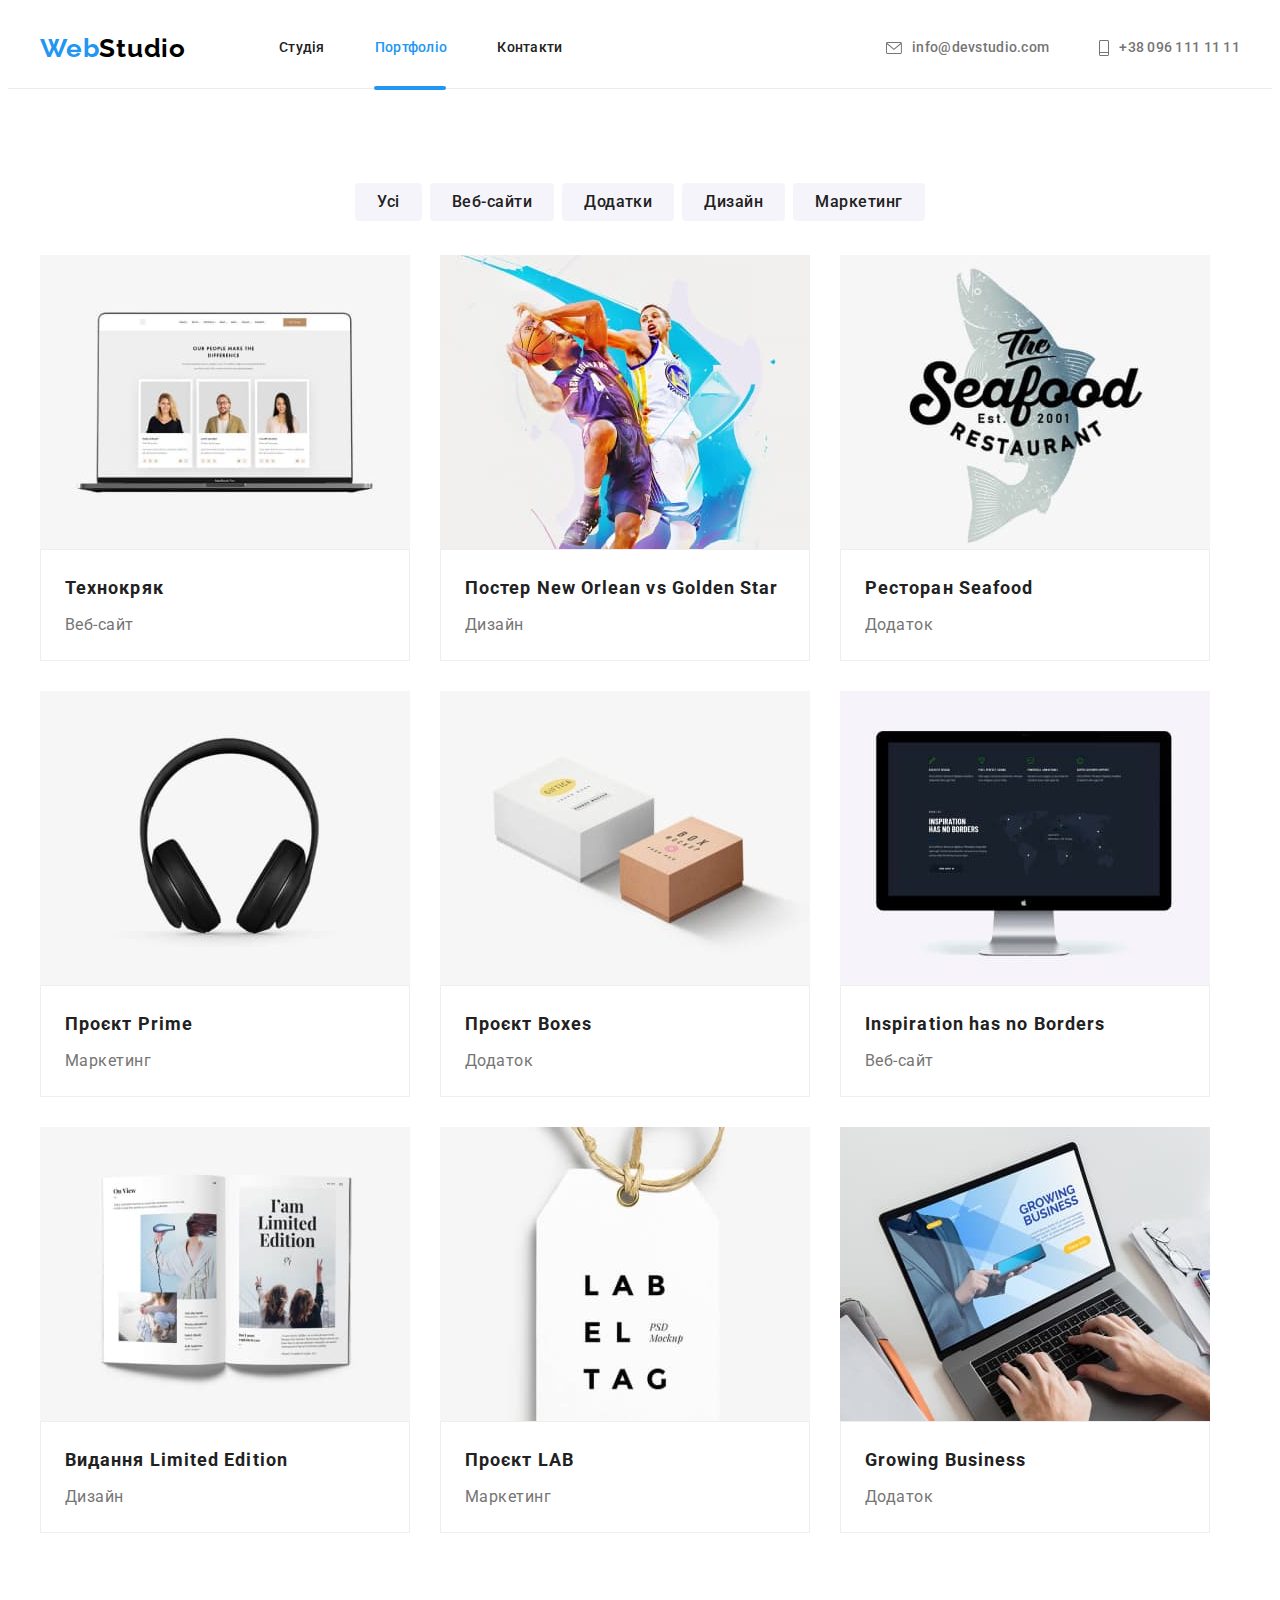
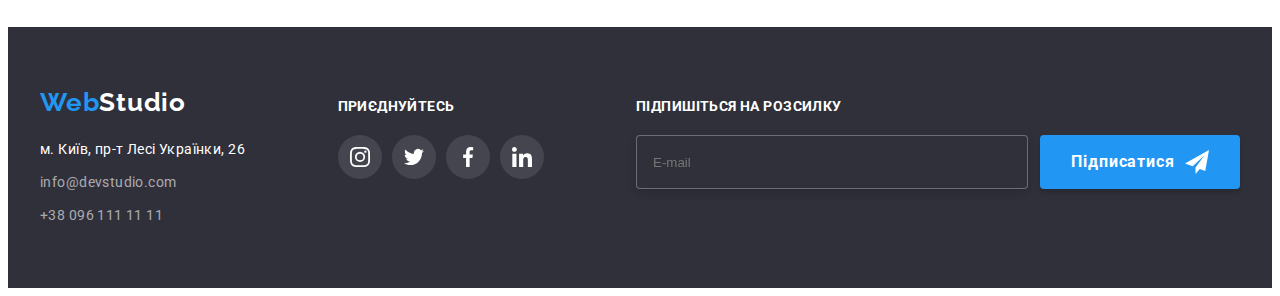
==== portfolio.html @ 96437a2d "update" ====
<!DOCTYPE html>
<html lang="uk">
  <head>
    <meta charset="UTF-8" />
    <meta http-equiv="X-UA-Compatible" content="IE=edge" />
    <meta name="viewport" content="width=device-width, initial-scale=1.0" />
    <title>Портфоліо</title>
    <link rel="stylesheet" href="https://cdnjs.cloudflare.com/ajax/libs/modern-normalize/1.1.0/modern-normalize.min.css" integrity="sha512-wpPYUAdjBVSE4KJnH1VR1HeZfpl1ub8YT/NKx4PuQ5NmX2tKuGu6U/JRp5y+Y8XG2tV+wKQpNHVUX03MfMFn9Q==" crossorigin="anonymous" referrerpolicy="no-referrer" />
    <!-- <link rel="stylesheet" href="./css/styles.css" /> -->
    <link rel="stylesheet" href="./css/main.min.css" />
    <link rel="preconnect" href="https://fonts.googleapis.com" />
    <link rel="preconnect" href="https://fonts.gstatic.com" crossorigin />
    <link href="https://fonts.googleapis.com/css2?family=Raleway:wght@700&family=Roboto:wght@400;500;700;900&display=swap" rel="stylesheet" />
  </head>
  <body>
    <header class="header">
      <div class="container header-container">
        <nav class="site-nav">
          <a class="logo-link" href="./index.html"><span>Web</span>Studio</a>
          <ul class="header-list list">
            <li class="item"><a class="header-item-link link" href="./index.html">Студія</a></li>
            <li class="item"><a class="header-item-link link current" href="./portfolio.html">Портфоліо</a></li>
            <li class="item"><a class="header-item-link link" href="">Контакти</a></li>
          </ul>
        </nav>
        <ul class="header-contacts list">
          <li class="item"><a class="header-item-mail link" href="mailto:info@devstudio.com"><svg class="icon-header-contats" width="16" height="12"><use href="./images/icons.svg#icon-mail"></use></svg>info@devstudio.com</a></li>
          <li class="item"><a class="header-item-tel link" href="tel:+380961111111"><svg class="icon-header-contats" width="10" height="16"><use href="./images/icons.svg#icon-tell"></use></svg>+38 096 111 11 11</a></li>
        </ul>
      </div>
    </header>
    <main>
      <section class="filter section">
        <div class="container">
          <h1 class="visually-hidden">Наші проекти</h1>
          <ul class="filter-list">
            <li class="item"><button class="filter-btn" type="button">Усі</button></li>
            <li class="item"><button class="filter-btn" type="button">Веб-сайти</button></li>
            <li class="item"><button class="filter-btn" type="button">Додатки</button></li>
            <li class="item"><button class="filter-btn" type="button">Дизайн</button></li>
            <li class="item"><button class="filter-btn" type="button">Маркетинг</button></li>
          </ul>
          <ul class="project-list">
            <li class="project-list-item">
              <a class="project-link" href="">
                <div class="project-thumb">
                  <img class="project-img" src="./images/technocrack.jpg" alt="Технокряк" width="370" height="294" />
                  <p class="project-animation-text">Ресурс пропонує комплексні пропозиції з різним рівнем функціоналу та сервісів. Все це дозволить відвідувачу отримати вичерпні відомості про компанію чи приватну особу.</p>
                </div>
                <div class="description">
                  <h2 class="project-title">Технокряк</h2>
                  <p class="project-text">Веб-сайт</p>
                </div>
              </a>
            </li>
            <li class="project-list-item">
              <a class="project-link" href="">            
                <div class="project-thumb">
                  <img class="project-img" src="./images/neworleansvsgoldenstarposter.jpg" alt="Постер New Orlean vs Golden Star" width="370" height="294" />
                  <p class="project-animation-text">Ресурс пропонує комплексні пропозиції з різним рівнем функціоналу та сервісів. Все це дозволить відвідувачу отримати вичерпні відомості про компанію чи приватну особу.</p>
                </div>
                <div class="description">
                  <h2 class="project-title">Постер New Orlean vs Golden Star</h2>
                  <p class="project-text">Дизайн</p>
                </div>
              </a>
            </li>
            <li class="project-list-item">
              <a class="project-link" href="">
                <div class="project-thumb">
                  <img class="project-img" src="./images/seafoodrestaurant.jpg" alt="Ресторан Seafood" width="370" height="294" />
                  <p class="project-animation-text">Ресурс пропонує комплексні пропозиції з різним рівнем функціоналу та сервісів. Все це дозволить відвідувачу отримати вичерпні відомості про компанію чи приватну особу.</p>
                </div>
                <div class="description">
                  <h2 class="project-title">Ресторан <span lang="en">Seafood</span></h2>
                  <p class="project-text">Додаток</p>
                </div>
              </a>
            </li>
            <li class="project-list-item">
              <a class="project-link" href="">
                <div class="project-thumb">
                  <img class="project-img" src="./images/projectprime.jpg" alt="Проєкт Prime" width="370" height="294" />
                  <p class="project-animation-text">Ресурс пропонує комплексні пропозиції з різним рівнем функціоналу та сервісів. Все це дозволить відвідувачу отримати вичерпні відомості про компанію чи приватну особу.</p>
                </div>
                <div class="description">
                  <h2 class="project-title">Проєкт <span lang="en">Prime</span></h2>
                  <p class="project-text">Маркетинг</p>
                </div>
              </a>
            </li>
            <li class="project-list-item">
              <a class="project-link" href="">
                <div class="project-thumb">
                  <img class="project-img" src="./images/boxesproject.jpg" alt="Проєкт Boxes" width="370" height="294" />
                  <p class="project-animation-text">Ресурс пропонує комплексні пропозиції з різним рівнем функціоналу та сервісів. Все це дозволить відвідувачу отримати вичерпні відомості про компанію чи приватну особу.</p>
                </div>
                <div class="description">
                  <h2 class="project-title">Проєкт <span lang="en">Boxes</span></h2>
                  <p class="project-text">Додаток</p>
                </div>
              </a>
            </li>
            <li class="project-list-item">
              <a class="project-link" href="">
                <div class="project-thumb">
                  <img class="project-img" src="./images/inspirationhasnoborders.jpg" alt="Inspiration has no Borders" width="370" height="294" />
                  <p class="project-animation-text">Ресурс пропонує комплексні пропозиції з різним рівнем функціоналу та сервісів. Все це дозволить відвідувачу отримати вичерпні відомості про компанію чи приватну особу.</p>
                </div>
                <div class="description">
                  <h2 class="project-title"><span lang="en">Inspiration has no Borders</span></h2>
                  <p class="project-text">Веб-сайт</p>
                </div>
              </a>
            </li>
            <li class="project-list-item">
              <a class="project-link" href="">
                <div class="project-thumb">
                  <img class="project-img" src="./images/editionlimitededition.jpg" alt="Видання Limited Edition" width="370" height="294" />
                  <p class="project-animation-text">Ресурс пропонує комплексні пропозиції з різним рівнем функціоналу та сервісів. Все це дозволить відвідувачу отримати вичерпні відомості про компанію чи приватну особу.</p>
                </div>
                <div class="description">
                  <h2 class="project-title">Видання <span lang="en">Limited Edition</span></h2>
                  <p class="project-text">Дизайн</p>
                </div>
              </a>
            </li>
            <li class="project-list-item">
              <a class="project-link" href="">
                <div class="project-thumb">
                  <img class="project-img" src="./images/labproject.jpg" alt="Проєкт LAB" width="370" height="294" />
                  <p class="project-animation-text">Ресурс пропонує комплексні пропозиції з різним рівнем функціоналу та сервісів. Все це дозволить відвідувачу отримати вичерпні відомості про компанію чи приватну особу.</p>
                </div>
                <div class="description">
                  <h2 class="project-title">Проєкт <span lang="en">LAB</span></h2>
                  <p class="project-text">Маркетинг</p>
                </div>
              </a>
            </li>
            <li class="project-list-item">
              <a class="project-link" href="">
                <div class="project-thumb">
                  <img class="project-img" src="./images/growingbusiness.jpg" alt="Growing Business" width="370" height="294" />
                  <p class="project-animation-text">Ресурс пропонує комплексні пропозиції з різним рівнем функціоналу та сервісів. Все це дозволить відвідувачу отримати вичерпні відомості про компанію чи приватну особу.</p>
                </div>
                <div class="description">
                  <h2 class="project-title"><span lang="en">Growing Business</span></h2>
                  <p class="project-text">Додаток</p>
                </div>
              </a>
            </li>
          </ul>
        </div>
      </section>
    </main>
    <footer class="footer">
      <div class="container footer-addres">
        <div class="footer-wrap-contacts">
          <a class="footer-logo" href="./index.html"><span>Web</span>Studio</a>
          <address>
            <p class="footer-text">м. Київ, пр-т Лесі Українки, 26</p>
            <ul class="footer-contacts list">
              <li class="footer-item"><a class="footer-mail" href="mailto:info@devstudio.com">info@devstudio.com</a></li>
              <li class="footer-item"><a class="footer-tel" href="tel:+380961111111">+38 096 111 11 11</a></li>
            </ul>
          </address>
        </div>
        <div class="footer-links">
          <div>
            <p class="footer-text-links">приєднуйтесь</p>
            <ul class="footer-soc-list">
              <li class="item-soc-list"><a class="footer-soc-link" href=""><svg class="icon-footer-link" width="20" height="20"><use href="./images/icons.svg#icon-instagram"></use></svg></a></li>
              <li class="item-soc-list"><a class="footer-soc-link" href=""><svg class="icon-footer-link" width="20" height="20"><use href="./images/icons.svg#icon-twitter"></use></svg></a></li>
              <li class="item-soc-list"><a class="footer-soc-link" href=""><svg class="icon-footer-link" width="20" height="20"><use href="./images/icons.svg#icon-facebook"></use></svg></a></li>
              <li class="item-soc-list"><a class="footer-soc-link" href=""><svg class="icon-footer-link" width="20" height="20"><use href="./images/icons.svg#icon-linkedin"></use></svg></a></li>
            </ul>
          </div>
        </div>
        <form class="form-subscribe" >
         <p class="footer-text-links">Підпишіться на розсилку</p>
         <div class="form-subscribe-wrap">
           <input class="field-subscribe" type="email" name="mail" placeholder="E-mail" >
           <button class="form-subscribe-btn" type="submit">Підписатися <svg class="icon-send" width="24" height="24"><use href="./images/icons.svg#icon-send"></use></svg></button>
         </div>
        </form>
      </div>
    </footer>
  </body>
</html>
---- css/styles.css ----
:root {
  --text-color: #757575;
  --title-text-color: #212121;
  --accent-color: #2196f3;
  --secondary-color: #ffffff;
  --color-icon: #afb1b8;
  --background-color: #f5f4fa;
  --transition-time: 250ms;
  --transition-function: cubic-bezier(0.4, 0, 0.2, 1);
}

@keyframes currentBorder {
  0% {
    transform: scaleX(0);
  }
  100% {
    transform: scaleX(1);
  }
}

h1,
h2,
h3,
h4,
h5,
h5,
p {
  margin: 0;
  padding: 0;
}

ul,
ol {
  margin: 0;
  padding-left: 0;
  list-style: none;
}

a {
  text-decoration: none;
}

address {
  font-style: normal;
}

button {
  cursor: pointer;
}

img {
  display: block;
  max-width: 100%;
  height: auto;
}

body {
  font-family: "Roboto", sans-serif;
  font-size: 14px;
}

.container {
  width: 1200px;
  padding-left: 15px;
  padding-right: 15px;
  margin: 0 auto;
}

.section {
  padding-top: 94px;
  padding-bottom: 94px;
}

.visually-hidden {
  position: absolute;
  width: 1px;
  height: 1px;
  margin: -1px;
  border: 0;
  padding: 0;
  white-space: nowrap;
  clip-path: inset(100%);
  clip: rect(0 0 0 0);
  overflow: hidden;
}

.header-list .current {
  color: var(--accent-color);
}

.current::after {
  content: "";

  position: absolute;
  left: 0;
  bottom: -1px;

  display: block;
  width: 100%;
  height: 4px;
  margin: -1px;
  background-color: var(--accent-color);
  border-radius: 2px;
  animation: currentBorder var(--transition-time) var(--transition-function);
}

/* Header */

.header {
  background: var(--secondary-color);
  border-bottom: 1px solid #ececec;
}

.header-container {
  display: flex;
  align-items: center;
}

.site-nav {
  display: flex;
  align-items: center;
}

.header-list {
  display: flex;
  align-items: center;
}

.header-item-link {
  position: relative;
}

.header-container .link {
  padding-top: 32px;
  padding-bottom: 32px;
}

.header-list .item + .item {
  margin-left: 50px;
}
.header-contacts {
  display: flex;
  align-items: center;
  margin-left: auto;
}

.header-contacts .item + .item {
  margin-left: 50px;
}

.logo-link {
  color: #000000;
  font-family: "Raleway", sans-serif;
  font-weight: 700;
  font-size: 26px;
  line-height: 1.19;
  letter-spacing: 0.03em;
  margin-right: 93px;
}

.logo-link span {
  color: var(--accent-color);
}

.header-item-link {
  font-weight: 500;
  line-height: 1.14;
  letter-spacing: 0.02em;
  color: var(--title-text-color);

  display: block;
  transition: color var(--transition-time) var(--transition-function);
}

.header-item-link:hover,
.header-item-link:focus {
  color: var(--accent-color);
}

.header-item-mail,
.header-item-tel {
  display: flex;
  align-items: center;
  font-weight: 500;
  line-height: 1.14;
  letter-spacing: 0.02em;
  color: var(--text-color);

  transition: color var(--transition-time) var(--transition-function);
}

.icon-header-contats {
  margin-right: 10px;
  fill: currentColor;
  transition: fill var(--transition-time) var(--transition-function);
}

.header-item-mail:hover,
.header-item-mail:focus {
  color: var(--accent-color);
  fill: var(--accent-color);
}

.header-item-tel:hover,
.header-item-tel:focus {
  color: var(--accent-color);
  fill: var(--accent-color);
}

/* Hero */

.hero {
  height: 600px;
  max-width: 1600px;
  background-image: linear-gradient(rgba(47, 48, 58, 0.4), rgba(47, 48, 58, 0.4)), url("../images/hero.jpg");
  background-color: #2f303a;
}
.hero-elements {
  padding: 200px 0px;
}

.hero-title {
  max-width: 650px;
  margin: 0 auto;
  margin-bottom: 30px;

  font-weight: 900;
  font-size: 44px;
  line-height: 1.36;
  text-align: center;
  letter-spacing: 0.06em;
  text-transform: uppercase;
  color: var(--secondary-color);
}

.hero-btn {
  display: block;
  padding-top: 10px;
  padding-bottom: 10px;
  min-width: 216px;
  margin: 0 auto;
  border-radius: 4px;
  border-color: transparent;

  font-family: inherit;
  font-weight: 700;
  font-size: 16px;
  line-height: 1.88;
  letter-spacing: 0.06em;
  color: var(--secondary-color);
  background-color: var(--accent-color);
  box-shadow: 0px 4px 4px rgba(0, 0, 0, 0.15);
  transition: background-color var(--transition-time) var(--transition-function);
}

.hero-btn:hover,
.hero-btn:focus {
  background-color: #188ce8;
}

/* Features */

.icons {
  width: 270px;
  height: 120px;
  margin-bottom: 30px;

  display: flex;
  justify-content: center;
  align-items: center;
  background-color: var(--background-color);
  border-radius: 4px;
}

.features-list {
  display: flex;
  gap: 30px;
}

.features-title {
  margin-bottom: 10px;

  font-size: 14px;
  font-weight: 700;
  line-height: 1.14;
  letter-spacing: 0.03em;
  text-transform: uppercase;
  color: var(--title-text-color);
}

.features-text {
  width: 270px;

  line-height: 1.71;
  letter-spacing: 0.03em;
  color: var(--text-color);
}

/* Services */

.services {
  padding-bottom: 94px;
  background: var(--secondary-color);
}

.services-title {
  margin-bottom: 50px;

  font-weight: 700;
  font-size: 36px;
  line-height: 1.17;
  text-align: center;
  letter-spacing: 0.03em;
  color: var(--title-text-color);
}

.services-list {
  display: flex;
  gap: 30px;
}

.services-list .item {
  width: calc((100%-60px) / 3);
}

.thumb-services {
  position: relative;
}

.text-top {
  position: absolute;
  bottom: 0;
  left: 0;

  padding: 27px 0;
  width: 100%;

  font-weight: 700;
  font-size: 14px;
  line-height: 1.14;
  text-align: center;
  letter-spacing: 0.03em;
  text-transform: uppercase;
  color: var(--secondary-color);
  background-color: rgba(47, 48, 58, 0.8);
}

/* Our team */

.team {
  background: var(--background-color);
}

.team-list {
  display: flex;
  gap: 30px;
}

.team-list .item {
  text-align: center;
  box-shadow: 0px 1px 3px rgba(0, 0, 0, 0.12), 0px 1px 1px rgba(0, 0, 0, 0.14), 0px 2px 1px rgba(0, 0, 0, 0.2);
  border-radius: 0px 0px 4px 4px;
  background: #ffffff;
}

.team-description {
  padding: 30px;
}

.team-title {
  margin-bottom: 50px;
  font-weight: 700;
  font-size: 36px;
  line-height: 1.17;
  text-align: center;
  letter-spacing: 0.03em;
  color: var(--title-text-color);
}

.team-title-name {
  margin-bottom: 10px;

  font-weight: 500;
  font-size: 16px;
  line-height: 1.19;
  letter-spacing: 0.03em;
  color: var(--title-text-color);
}

.team-text {
  margin-bottom: 16px;

  font-size: 16px;
  line-height: 1.19;
  letter-spacing: 0.03em;
  color: var(--text-color);
}

.team-soc-list {
  display: flex;
  justify-content: center;
  align-items: center;
  gap: 10px;
}

.item-soc-list {
  width: 44px;
  height: 44px;
}

.team-soc-link {
  width: 100%;
  height: 100%;
  display: flex;
  justify-content: center;
  align-items: center;
  border-radius: 50%;
  color: var(--color-icon);
  transition: background-color var(--transition-time) var(--transition-function), color var(--transition-time) var(--transition-function);
}

.icon-link {
  fill: currentColor;
}

.team-soc-link:hover,
.team-soc-link:focus {
  background-color: var(--accent-color);
  color: var(--secondary-color);
}

/* Coustomers */

.title-customers {
  margin-bottom: 50px;

  font-weight: 700;
  font-size: 36px;
  line-height: 1.17;
  text-align: center;
  letter-spacing: 0.03em;

  color: var(--title-text-color);
}

.list-coustomers {
  display: flex;
  gap: 30px;
}

.item-coustomers {
  width: calc((100% - 150px) / 6);
  height: 92px;
}

.coustomers-link {
  width: 100%;
  height: 100%;
  display: flex;
  justify-content: center;
  align-items: center;
  border: 1px solid var(--color-icon);
  border-radius: 4px;
  color: var(--color-icon);
  transition: border-color var(--transition-time) var(--transition-function), color var(--transition-time) var(--transition-function);
}

.icon-coustomers-link {
  fill: currentColor;
}

.coustomers-link:hover,
.coustomers-link:focus {
  border-color: var(--accent-color);
  color: var(--accent-color);
}

/* Footer */

.footer {
  padding: 60px 0;
  background-color: #2f303a;
}

.footer-addres {
  display: flex;
  justify-content: space-between;
  align-items: baseline;
}

.footer-logo {
  font-family: "Raleway", sans-serif;
  font-weight: 700;
  font-size: 26px;
  line-height: 1.19;
  letter-spacing: 0.03em;
  color: var(--secondary-color);

  display: block;
  margin-bottom: 20px;
}

.footer-logo span {
  color: var(--accent-color);
}

.footer-text {
  margin-bottom: 9px;

  line-height: 1.71;
  font-style: normal;
  letter-spacing: 0.03em;
  color: var(--secondary-color);
}

.footer-mail,
.footer-tel {
  font-style: normal;
  line-height: 1.71;
  letter-spacing: 0.03em;
  color: rgba(255, 255, 255, 0.6);
  transition: color var(--transition-time) var(--transition-function);
}
.footer-mail {
  display: block;
  margin-bottom: 9px;
}

.footer-mail:hover,
.footer-mail:focus {
  color: var(--accent-color);
}

.footer-tel:hover,
.footer-tel:focus {
  color: var(--accent-color);
}

.footer-text-links {
  margin-bottom: 20px;

  font-weight: 700;
  line-height: 1.14;
  letter-spacing: 0.03em;
  text-transform: uppercase;
  color: var(--secondary-color);
}

.footer-soc-list {
  display: flex;
  gap: 10px;
}

.item-soc-list {
  width: 44px;
  height: 44px;
}

.footer-soc-link {
  width: 100%;
  height: 100%;
  border-radius: 50%;
  display: flex;
  justify-content: center;
  align-items: center;
  background-color: rgba(255, 255, 255, 0.1);
  transition: background-color var(--transition-time) var(--transition-function);
}

.icon-footer-link {
  fill: var(--secondary-color);
}

.footer-soc-link:hover,
.footer-soc-link:focus {
  background-color: var(--accent-color);
}

.form-subscribe-wrap {
  display: flex;
}

.form-subscribe input {
  width: 358px;
  margin-right: 12px;
  padding: 15px 16px;
  color: var(--secondary-color);
  background-color: #2f303a;
  outline: transparent;
  border: 1px solid rgba(255, 255, 255, 0.3);
  filter: drop-shadow(0px 4px 4px rgba(0, 0, 0, 0.15));
  border-radius: 4px;
}

.icon-send {
  margin-left: 10px;
  fill: var(--secondary-color);
}

.form-subscribe::placeholder {
  font-weight: 400;
  font-size: 16px;
  line-height: 1.25;
  letter-spacing: 0.03em;

  color: rgba(255, 255, 255, 0.6);
}

.form-subscribe-btn {
  display: flex;
  justify-content: center;
  align-items: center;
  padding-top: 10px;
  padding-bottom: 10px;
  min-width: 200px;
  border-radius: 4px;
  border-color: transparent;

  font-family: inherit;
  font-weight: 700;
  font-size: 16px;
  line-height: 1.88;
  letter-spacing: 0.06em;
  color: var(--secondary-color);
  background-color: var(--accent-color);
  box-shadow: 0px 4px 4px rgba(0, 0, 0, 0.15);
}

.backdrop {
  position: fixed;
  top: 0;
  left: 0;

  width: 100%;
  height: 100%;
  opacity: 1;
  background-color: rgba(0, 0, 0, 0.2);
  transition: opacity var(--transition-time) var(--transition-function), visibility var(--transition-time) var(--transition-function);
}

.backdrop.is-hidden {
  opacity: 0;
  visibility: hidden;
  pointer-events: none;
}

.modal {
  position: absolute;
  top: 50%;
  left: 50%;
  transform: translate(-50%, -50%);

  min-width: 528px;
  min-height: 581px;
  border-radius: 4px;
  box-shadow: 0px 1px 3px rgba(0, 0, 0, 0.12), 0px 1px 1px rgba(0, 0, 0, 0.14), 0px 2px 1px rgba(0, 0, 0, 0.2);
  background-color: var(--secondary-color);
  transform: translate(-50%, -50%) scale(1);
  transition: transform var(--transition-time) var(--transition-function);
}

.backdrop.is-hidden .modal {
  transform: translate(-50%, -50%) scale(0);
}

.btn-modal-close {
  position: absolute;
  top: 8px;
  right: 8px;

  border-radius: 50%;
  width: 30px;
  height: 30px;

  display: flex;
  justify-content: center;
  align-items: center;

  border: 1px solid rgba(0, 0, 0, 0.1);
  background-color: var(--secondary-color);
  transition: fill var(--transition-time) var(--transition-function);
}

.btn-modal-close:hover,
.btn-modal-close:focus {
  fill: var(--accent-color);
}

.your-data-form {
  padding: 40px;
}

.title-form {
  margin-bottom: 12px;

  font-weight: 700;
  font-size: 20px;
  line-height: 1.15;
  text-align: center;
  letter-spacing: 0.03em;
  color: var(--title-text-color);
}

.form-field {
  position: relative;
  display: flex;
  flex-direction: column;
  margin-bottom: 10px;
}

.form-field label {
  margin-bottom: 4px;

  font-weight: 400;
  font-size: 12px;
  line-height: 1.17;
  letter-spacing: 0.01em;
  color: var(--text-color);
}

.icon-form {
  position: absolute;
  top: 50%;
  left: 15px;
  transition: fill var(--transition-time) var(--transition-function);
}

.form-field input {
  width: 100%;
  margin: 0;
  padding: 12px 42px;
  border: 1px solid rgba(33, 33, 33, 0.2);
  border-radius: 4px;
  outline: transparent;
  transition: border-color var(--transition-time) var(--transition-function);
}

.form-field:focus-within,
.form-field input:focus {
  fill: var(--accent-color);
  border-color: var(--accent-color);
}

.form-comment {
  display: flex;
  flex-direction: column;
  margin-bottom: 20px;
}

.form-comment label {
  margin-bottom: 4px;
  font-weight: 400;
  font-size: 12px;
  line-height: 1.17;
  letter-spacing: 0.01em;
  color: var(--text-color);
}

.form-comment textarea {
  width: 100%;
  resize: none;
  padding: 12px 16px;
  height: 138px;
  border: 1px solid rgba(33, 33, 33, 0.2);
  border-radius: 4px;
  outline: transparent;
  transition: border-color var(--transition-time) var(--transition-function);
}

.form-comment textarea:focus {
  border-color: var(--accent-color);
}

.form-comment textarea::placeholder {
  font-weight: 400;
  font-size: 12px;
  line-height: 1.17;
  letter-spacing: 0.01em;
  color: rgba(117, 117, 117, 0.5);
}

.form-contract-condition {
  margin-bottom: 30px;
  text-align: center;
}

.form-contract-condition > .checkbox {
  -webkit-appearance: none;
  -moz-appearance: none;
  appearance: none;

  position: absolute;
}

.form-contract-condition label {
  display: inline-block;
  font-weight: 400;
  font-size: 14px;
  line-height: 1.71;
  letter-spacing: 0.03em;
  color: var(--text-color);
}

.border-icon {
  position: relative;
  top: 2px;
  left: 0;
  display: inline-flex;
  align-items: center;
  margin-right: 7px;
  width: 16px;
  height: 15px;
  border: 1px solid var(--title-text-color);
  border-radius: 2px;
  transition: background-color var(--transition-time) var(--transition-function), border-color var(--transition-time) var(--transition-function);
}

.icon-check {
  opacity: 0;
  transition: opacity var(--transition-time) var(--transition-function);
}

.checkbox:checked + label .border-icon {
  background-color: var(--accent-color);
  border-color: var(--accent-color);
}

.checkbox:checked + label .icon-check {
  opacity: 1;
}

.checkbox:focus + label .border-icon {
 outline: 1px solid var(--title-text-color);
}

.checkbox:checked:focus + label .border-icon {
 outline: transparent;
}


.form-contract-condition .contract {
  text-decoration: underline;
  color: var(--accent-color);
}

.btn-submit-form {
  display: block;
  padding-top: 10px;
  padding-bottom: 10px;
  min-width: 200px;
  margin: 0 auto;
  border-radius: 4px;
  border-color: transparent;

  font-family: inherit;
  font-weight: 700;
  font-size: 16px;
  line-height: 1.88;
  letter-spacing: 0.06em;
  color: var(--secondary-color);
  background-color: var(--accent-color);
  box-shadow: 0px 4px 4px rgba(0, 0, 0, 0.15);
  transition: background-color var(--transition-time) var(--transition-function), filter var(--transition-time) var(--transition-function);
}

.btn-submit-form:hover,
.btn-submit-form:focus {
  background-color: #188ce8;
  filter: drop-shadow(0px 4px 4px rgba(0, 0, 0, 0.25));
}

/* Portfolio */

/* Projects */

.filter {
  background: var(--secondary-color);
}

.filter-list {
  display: flex;
  justify-content: center;
  gap: 8px;
  margin-bottom: 34px;
}

.filter-btn {
  display: block;
  margin: 0 auto;
  padding: 6px 22px;
  border-style: none;
  border-radius: 4px;

  font-family: inherit;
  font-weight: 500;
  font-size: 16px;
  line-height: 1.62;
  letter-spacing: 0.03em;
  color: var(--title-text-color);
  background: #f5f4fa;
  transition: color var(--transition-time) var(--transition-function), background-color var(--transition-time) var(--transition-function), box-shadow var(--transition-time) var(--transition-function);
}

.filter-btn:hover,
.filter-btn:focus {
  color: var(--secondary-color);
  background: var(--accent-color);
  box-shadow: 0px 3px 1px rgba(0, 0, 0, 0.1), 0px 1px 2px rgba(0, 0, 0, 0.08), 0px 2px 2px rgba(0, 0, 0, 0.12);
}

.project-list {
  display: flex;
  flex-wrap: wrap;
  gap: 30px;
}

.project-link {
  transition: box-shadow var(--transition-time) var(--transition-function);
}

.project-link:hover,
.project-link:focus {
  box-shadow: 0px 1px 1px rgba(0, 0, 0, 0.12), 0px 4px 4px rgba(0, 0, 0, 0.06), 1px 4px 6px rgba(0, 0, 0, 0.16);
  display: block;
}

.project-thumb {
  position: relative;
  overflow: hidden;
}

.project-animation-text {
  position: absolute;
  top: 0;
  left: 0;

  padding: 63px 24px;
  height: 100%;

  font-weight: 400;
  font-size: 18px;
  line-height: 1.56;
  letter-spacing: 0.03em;
  color: var(--secondary-color);
  background-color: rgba(33, 150, 243, 0.9);
  transform: translateY(100%);
  transition: transform var(--transition-time) var(--transition-function);
}

.project-link:hover .project-animation-text,
.project-link:focus .project-animation-text {
  transform: translateY(0);
}

.description {
  padding: 20px 24px;
  border: 1px solid #eeeeee;
}

.project-title {
  margin-bottom: 4px;

  font-weight: 700;
  font-size: 18px;
  line-height: 2;
  letter-spacing: 0.06em;
  color: var(--title-text-color);
}

.project-text {
  font-weight: 400;
  font-size: 16px;
  line-height: 1.88;
  letter-spacing: 0.03em;
  color: var(--text-color);
}
---- css/main.min.css ----
:root{--text-color: #757575;--title-text-color: #212121;--accent-color: #2196f3;--secondary-color: #ffffff;--color-icon: #afb1b8;--background-color: #f5f4fa;--transition-time: 250ms;--transition-function: cubic-bezier(0.4, 0, 0.2, 1)}@-webkit-keyframes currentBorder{0%{transform:scaleX(0)}100%{transform:scaleX(1)}}@keyframes currentBorder{0%{transform:scaleX(0)}100%{transform:scaleX(1)}}h1,h2,h3,h4,h5,h5,p{margin:0;padding:0}ul,ol{margin:0;padding-left:0;list-style:none}a{text-decoration:none}address{font-style:normal}button{cursor:pointer}img{display:block;max-width:100%;height:auto}body{font-family:"Roboto",sans-serif;font-size:14px}.visually-hidden{position:absolute;width:1px;height:1px;margin:-1px;border:0;padding:0;white-space:nowrap;-webkit-clip-path:inset(100%);clip-path:inset(100%);clip:rect(0 0 0 0);overflow:hidden}.container{width:1200px;padding-left:15px;padding-right:15px;margin:0 auto}.section{padding-top:94px;padding-bottom:94px}.backdrop{position:fixed;top:0;left:0;width:100%;height:100%;opacity:1;background-color:rgba(0,0,0,.2);transition:opacity var(--transition-time) var(--transition-function),visibility var(--transition-time) var(--transition-function)}.backdrop.is-hidden{opacity:0;visibility:hidden;pointer-events:none}.modal{position:absolute;top:50%;left:50%;transform:translate(-50%, -50%);min-width:528px;min-height:581px;border-radius:4px;box-shadow:0px 1px 3px rgba(0,0,0,.12),0px 1px 1px rgba(0,0,0,.14),0px 2px 1px rgba(0,0,0,.2);background-color:var(--secondary-color);transform:translate(-50%, -50%) scale(1);transition:transform var(--transition-time) var(--transition-function)}.backdrop.is-hidden .modal{transform:translate(-50%, -50%) scale(0)}.btn-modal-close{position:absolute;top:8px;right:8px;border-radius:50%;width:30px;height:30px;display:flex;justify-content:center;align-items:center;border:1px solid rgba(0,0,0,.1);background-color:var(--secondary-color);transition:fill var(--transition-time) var(--transition-function)}.btn-modal-close:hover,.btn-modal-close:focus{fill:var(--accent-color)}.your-data-form{padding:40px}.title-form{margin-bottom:12px;font-weight:700;font-size:20px;line-height:1.15;text-align:center;letter-spacing:.03em;color:var(--title-text-color)}.form-field{position:relative;display:flex;flex-direction:column;margin-bottom:10px}.form-field label{margin-bottom:4px;font-weight:400;font-size:12px;line-height:1.17;letter-spacing:.01em;color:var(--text-color)}.icon-form{position:absolute;top:50%;left:15px;transition:fill var(--transition-time) var(--transition-function)}.form-field input{width:100%;margin:0;padding:12px 42px;border:1px solid rgba(33,33,33,.2);border-radius:4px;outline:rgba(0,0,0,0);transition:border-color var(--transition-time) var(--transition-function)}.form-field:focus-within,.form-field input:focus{fill:var(--accent-color);border-color:var(--accent-color)}.form-comment{display:flex;flex-direction:column;margin-bottom:20px}.form-comment label{margin-bottom:4px;font-weight:400;font-size:12px;line-height:1.17;letter-spacing:.01em;color:var(--text-color)}.form-comment textarea{width:100%;resize:none;padding:12px 16px;height:138px;border:1px solid rgba(33,33,33,.2);border-radius:4px;outline:rgba(0,0,0,0);transition:border-color var(--transition-time) var(--transition-function)}.form-comment textarea:focus{border-color:var(--accent-color)}.form-comment textarea::-moz-placeholder{font-weight:400;font-size:12px;line-height:1.17;letter-spacing:.01em;color:rgba(117,117,117,.5)}.form-comment textarea:-ms-input-placeholder{font-weight:400;font-size:12px;line-height:1.17;letter-spacing:.01em;color:rgba(117,117,117,.5)}.form-comment textarea::placeholder{font-weight:400;font-size:12px;line-height:1.17;letter-spacing:.01em;color:rgba(117,117,117,.5)}.form-contract-condition{margin-bottom:30px;text-align:center}.form-contract-condition>.checkbox{-webkit-appearance:none;-moz-appearance:none;appearance:none;position:absolute}.form-contract-condition label{display:inline-block;font-weight:400;font-size:14px;line-height:1.71;letter-spacing:.03em;color:var(--text-color)}.border-icon{position:relative;top:2px;left:0;display:inline-flex;align-items:center;margin-right:7px;width:16px;height:15px;border:1px solid var(--title-text-color);border-radius:2px;transition:background-color var(--transition-time) var(--transition-function),border-color var(--transition-time) var(--transition-function)}.icon-check{opacity:0;transition:opacity var(--transition-time) var(--transition-function)}.checkbox:checked+label .border-icon{background-color:var(--accent-color);border-color:var(--accent-color)}.checkbox:checked+label .icon-check{opacity:1}.checkbox:focus+label .border-icon{outline:1px solid var(--title-text-color)}.checkbox:checked:focus+label .border-icon{outline:rgba(0,0,0,0)}.form-contract-condition .contract{text-decoration:underline;color:var(--accent-color)}.btn-submit-form{display:block;padding-top:10px;padding-bottom:10px;min-width:200px;margin:0 auto;border-radius:4px;border-color:rgba(0,0,0,0);font-family:inherit;font-weight:700;font-size:16px;line-height:1.88;letter-spacing:.06em;color:var(--secondary-color);background-color:var(--accent-color);box-shadow:0px 4px 4px rgba(0,0,0,.15);transition:background-color var(--transition-time) var(--transition-function),filter var(--transition-time) var(--transition-function)}.btn-submit-form:hover,.btn-submit-form:focus{background-color:#188ce8;filter:drop-shadow(0px 4px 4px rgba(0, 0, 0, 0.25))}.header{background:var(--secondary-color);border-bottom:1px solid #ececec}.header-container{display:flex;align-items:center}.site-nav{display:flex;align-items:center}.header-list{display:flex;align-items:center}.header-item-link{position:relative}.header-container .link{padding-top:32px;padding-bottom:32px}.header-list .item+.item{margin-left:50px}.header-contacts{display:flex;align-items:center;margin-left:auto}.header-contacts .item+.item{margin-left:50px}.logo-link{color:#000;font-family:"Raleway",sans-serif;font-weight:700;font-size:26px;line-height:1.19;letter-spacing:.03em;margin-right:93px}.logo-link span{color:var(--accent-color)}.header-item-link{font-weight:500;line-height:1.14;letter-spacing:.02em;color:var(--title-text-color);display:block;transition:color var(--transition-time) var(--transition-function)}.header-item-link:hover,.header-item-link:focus{color:var(--accent-color)}.header-item-mail,.header-item-tel{display:flex;align-items:center;font-weight:500;line-height:1.14;letter-spacing:.02em;color:var(--text-color);transition:color var(--transition-time) var(--transition-function)}.header-item-mail:hover,.header-item-mail:focus,.header-item-tel:hover,.header-item-tel:focus{color:var(--accent-color);fill:var(--accent-color)}.icon-header-contats{margin-right:10px;fill:currentColor;transition:fill var(--transition-time) var(--transition-function)}.header-item-mail:hover,.header-item-mail:focus{color:var(--accent-color);fill:var(--accent-color)}.header-item-tel:hover,.header-item-tel:focus{color:var(--accent-color);fill:var(--accent-color)}.current{color:var(--accent-color)}.current::after{content:"";position:absolute;left:0;bottom:-1px;display:block;width:100%;height:4px;margin:-1px;background-color:var(--accent-color);border-radius:2px;-webkit-animation:currentBorder var(--transition-time) var(--transition-function);animation:currentBorder var(--transition-time) var(--transition-function)}.footer{padding:60px 0;background-color:#2f303a}.footer-addres{display:flex;justify-content:space-between;align-items:baseline}.footer-logo{font-family:"Raleway",sans-serif;font-weight:700;font-size:26px;line-height:1.19;letter-spacing:.03em;color:var(--secondary-color);display:block;margin-bottom:20px}.footer-logo span{color:var(--accent-color)}.footer-text{margin-bottom:9px;line-height:1.71;font-style:normal;letter-spacing:.03em;color:var(--secondary-color)}.footer-mail,.footer-tel{font-style:normal;line-height:1.71;letter-spacing:.03em;color:rgba(255,255,255,.6);transition:color var(--transition-time) var(--transition-function)}.footer-mail:hover,.footer-mail:focus,.footer-tel:hover,.footer-tel:focus{color:var(--accent-color)}.footer-mail{display:block;margin-bottom:9px}.footer-text-links{margin-bottom:20px;font-weight:700;line-height:1.14;letter-spacing:.03em;text-transform:uppercase;color:var(--secondary-color)}.footer-soc-list{display:flex;gap:10px}.item-soc-list{width:44px;height:44px}.footer-soc-link{width:100%;height:100%;border-radius:50%;display:flex;justify-content:center;align-items:center;background-color:rgba(255,255,255,.1);transition:background-color var(--transition-time) var(--transition-function)}.footer-soc-link:hover,.footer-soc-link:focus{background-color:var(--accent-color)}.icon-footer-link{fill:var(--secondary-color)}.form-subscribe-wrap{display:flex}.form-subscribe input{width:358px;margin-right:12px;padding:15px 16px;color:var(--secondary-color);background-color:#2f303a;outline:rgba(0,0,0,0);border:1px solid rgba(255,255,255,.3);filter:drop-shadow(0px 4px 4px rgba(0, 0, 0, 0.15));border-radius:4px}.icon-send{margin-left:10px;fill:var(--secondary-color)}.form-subscribe::-moz-placeholder{font-weight:400;font-size:16px;line-height:1.25;letter-spacing:.03em;color:rgba(255,255,255,.6)}.form-subscribe:-ms-input-placeholder{font-weight:400;font-size:16px;line-height:1.25;letter-spacing:.03em;color:rgba(255,255,255,.6)}.form-subscribe::placeholder{font-weight:400;font-size:16px;line-height:1.25;letter-spacing:.03em;color:rgba(255,255,255,.6)}.form-subscribe-btn{display:flex;justify-content:center;align-items:center;padding-top:10px;padding-bottom:10px;min-width:200px;border-radius:4px;border-color:rgba(0,0,0,0);font-family:inherit;font-weight:700;font-size:16px;line-height:1.88;letter-spacing:.06em;color:var(--secondary-color);background-color:var(--accent-color);box-shadow:0px 4px 4px rgba(0,0,0,.15)}.hero{height:600px;max-width:1600px;background-image:linear-gradient(rgba(47, 48, 58, 0.4), rgba(47, 48, 58, 0.4)),url("../images/hero.jpg");background-color:#2f303a}.hero-elements{padding:200px 0px}.hero-title{max-width:650px;margin:0 auto;margin-bottom:30px;font-weight:900;font-size:44px;line-height:1.36;text-align:center;letter-spacing:.06em;text-transform:uppercase;color:var(--secondary-color)}.hero-btn{display:block;padding-top:10px;padding-bottom:10px;min-width:216px;margin:0 auto;border-radius:4px;border-color:rgba(0,0,0,0);font-family:inherit;font-weight:700;font-size:16px;line-height:1.88;letter-spacing:.06em;color:var(--secondary-color);background-color:var(--accent-color);box-shadow:0px 4px 4px rgba(0,0,0,.15);transition:background-color var(--transition-time) var(--transition-function)}.hero-btn:hover,.hero-btn:focus{background-color:#188ce8}.icons{width:270px;height:120px;margin-bottom:30px;display:flex;justify-content:center;align-items:center;background-color:var(--background-color);border-radius:4px}.features-list{display:flex;gap:30px}.features-title{margin-bottom:10px;font-size:14px;font-weight:700;line-height:1.14;letter-spacing:.03em;text-transform:uppercase;color:var(--title-text-color)}.features-text{width:270px;line-height:1.71;letter-spacing:.03em;color:var(--text-color)}.services{padding-bottom:94px;background:var(--secondary-color)}.services-title{margin-bottom:50px;font-weight:700;font-size:36px;line-height:1.17;text-align:center;letter-spacing:.03em;color:var(--title-text-color)}.services-list{display:flex;gap:30px}.services-list .item{width:calc((100% - 60px)/3)}.thumb-services{position:relative}.text-top{position:absolute;bottom:0;left:0;padding:27px 0;width:100%;font-weight:700;font-size:14px;line-height:1.14;text-align:center;letter-spacing:.03em;text-transform:uppercase;color:var(--secondary-color);background-color:rgba(47,48,58,.8)}.team{background:var(--background-color)}.team-list{display:flex;gap:30px}.team-list .item{text-align:center;box-shadow:0px 1px 3px rgba(0,0,0,.12),0px 1px 1px rgba(0,0,0,.14),0px 2px 1px rgba(0,0,0,.2);border-radius:0px 0px 4px 4px;background:#fff}.team-description{padding:30px}.team-title{margin-bottom:50px;font-weight:700;font-size:36px;line-height:1.17;text-align:center;letter-spacing:.03em;color:var(--title-text-color)}.team-title-name{margin-bottom:10px;font-weight:500;font-size:16px;line-height:1.19;letter-spacing:.03em;color:var(--title-text-color)}.team-text{margin-bottom:16px;font-size:16px;line-height:1.19;letter-spacing:.03em;color:var(--text-color)}.team-soc-list{display:flex;justify-content:center;align-items:center;gap:10px}.item-soc-list{width:44px;height:44px}.team-soc-link{width:100%;height:100%;display:flex;justify-content:center;align-items:center;border-radius:50%;color:var(--color-icon);transition:background-color var(--transition-time) var(--transition-function),color var(--transition-time) var(--transition-function)}.team-soc-link:hover,.team-soc-link:focus{background-color:var(--accent-color);color:var(--secondary-color)}.icon-link{fill:currentColor}.title-customers{margin-bottom:50px;font-weight:700;font-size:36px;line-height:1.17;text-align:center;letter-spacing:.03em;color:var(--title-text-color)}.list-coustomers{display:flex;gap:30px}.item-coustomers{width:calc((100% - 150px)/6);height:92px}.coustomers-link{width:100%;height:100%;display:flex;justify-content:center;align-items:center;border:1px solid var(--color-icon);border-radius:4px;color:var(--color-icon);transition:border-color var(--transition-time) var(--transition-function),color var(--transition-time) var(--transition-function)}.coustomers-link:hover,.coustomers-link:focus{border-color:var(--accent-color);color:var(--accent-color)}.icon-coustomers-link{fill:currentColor}.filter{background:var(--secondary-color)}.filter-list{display:flex;justify-content:center;gap:8px;margin-bottom:34px}.filter-btn{display:block;margin:0 auto;padding:6px 22px;border-style:none;border-radius:4px;font-family:inherit;font-weight:500;font-size:16px;line-height:1.62;letter-spacing:.03em;color:var(--title-text-color);background:#f5f4fa;transition:color var(--transition-time) var(--transition-function),background-color var(--transition-time) var(--transition-function),box-shadow var(--transition-time) var(--transition-function)}.filter-btn:hover,.filter-btn:focus{color:var(--secondary-color);background:var(--accent-color);box-shadow:0px 3px 1px rgba(0,0,0,.1),0px 1px 2px rgba(0,0,0,.08),0px 2px 2px rgba(0,0,0,.12)}.project-list{display:flex;flex-wrap:wrap;gap:30px}.project-link{display:block;transition:box-shadow var(--transition-time) var(--transition-function)}.project-link:hover,.project-link:focus{box-shadow:0px 1px 1px rgba(0,0,0,.12),0px 4px 4px rgba(0,0,0,.06),1px 4px 6px rgba(0,0,0,.16);display:block}.project-thumb{position:relative;overflow:hidden}.project-animation-text{position:absolute;top:0;left:0;padding:63px 24px;height:100%;font-weight:400;font-size:18px;line-height:1.56;letter-spacing:.03em;color:var(--secondary-color);background-color:rgba(33,150,243,.9);transform:translateY(100%);transition:transform var(--transition-time) var(--transition-function)}.project-link:hover .project-animation-text,.project-link:focus .project-animation-text{transform:translateY(0)}.description{padding:20px 24px;border:1px solid #eee}.project-title{margin-bottom:4px;font-weight:700;font-size:18px;line-height:2;letter-spacing:.06em;color:var(--title-text-color)}.project-text{font-weight:400;font-size:16px;line-height:1.88;letter-spacing:.03em;color:var(--text-color)}/*# sourceMappingURL=main.min.css.map */
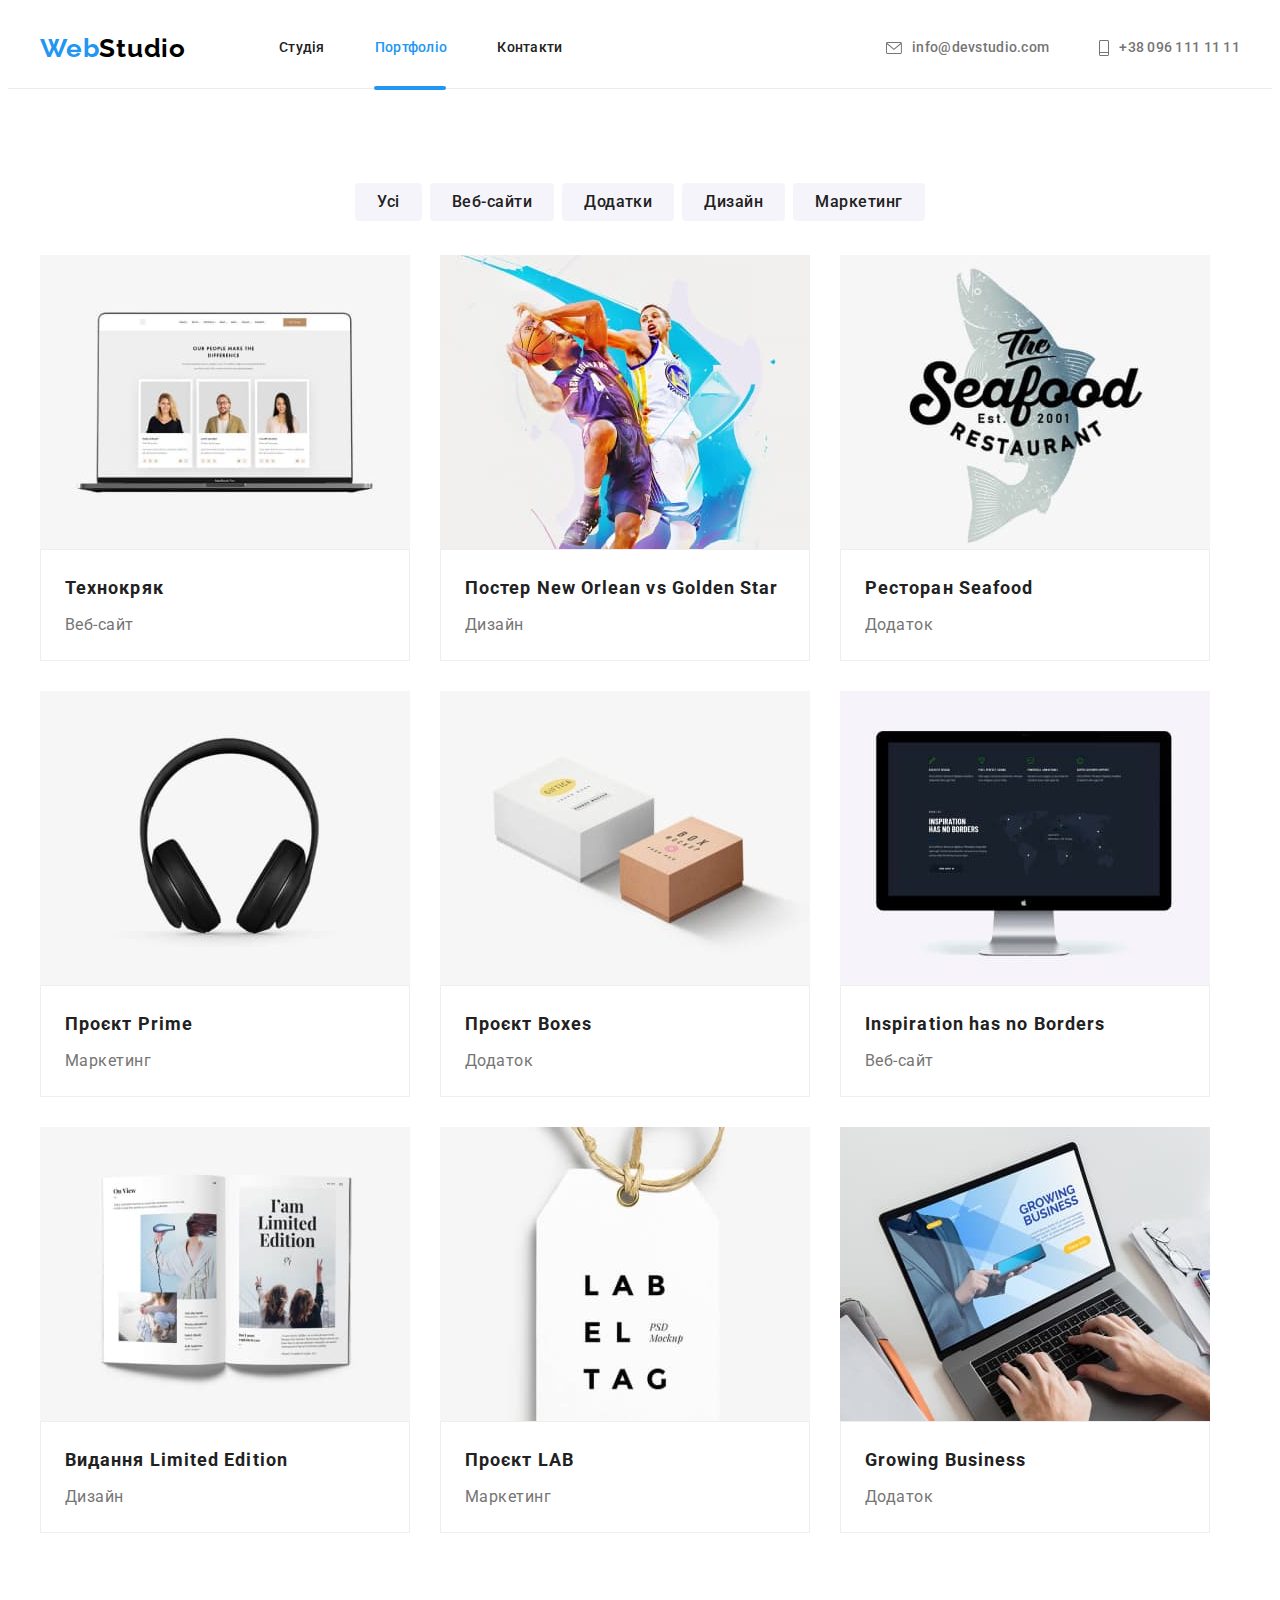
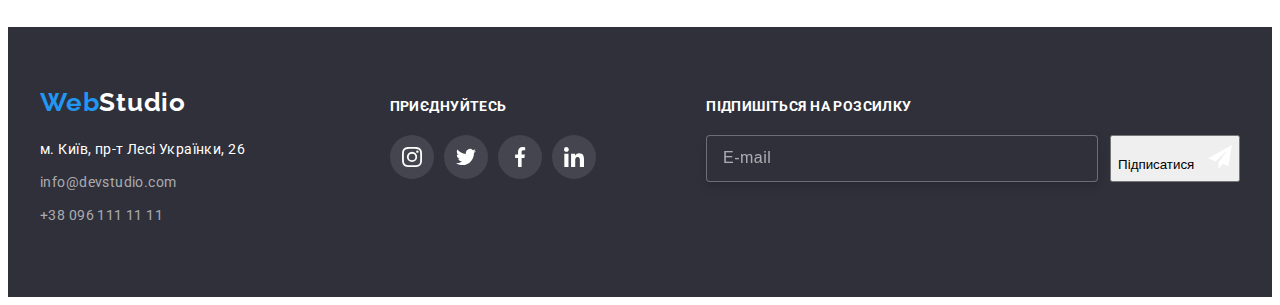
==== commit 0739bbba: "update" ====
--- a/portfolio.html
+++ b/portfolio.html
@@ -14,18 +14,18 @@
   </head>
   <body>
     <header class="header">
-      <div class="container header-container">
-        <nav class="site-nav">
-          <a class="logo-link" href="./index.html"><span>Web</span>Studio</a>
-          <ul class="header-list list">
-            <li class="item"><a class="header-item-link link" href="./index.html">Студія</a></li>
-            <li class="item"><a class="header-item-link link current" href="./portfolio.html">Портфоліо</a></li>
-            <li class="item"><a class="header-item-link link" href="">Контакти</a></li>
+      <div class="container header__container">
+        <nav class="navigation">
+          <a class="logo" href="./index.html"><span>Web</span>Studio</a>
+          <ul class="menu">
+            <li class="menu__item"><a class="menu__link" href="./index.html">Студія</a></li>
+            <li class="menu__item"><a class="menu__link current" href="./portfolio.html">Портфоліо</a></li>
+            <li class="menu__item"><a class="menu__link" href="">Контакти</a></li>
           </ul>
         </nav>
-        <ul class="header-contacts list">
-          <li class="item"><a class="header-item-mail link" href="mailto:info@devstudio.com"><svg class="icon-header-contats" width="16" height="12"><use href="./images/icons.svg#icon-mail"></use></svg>info@devstudio.com</a></li>
-          <li class="item"><a class="header-item-tel link" href="tel:+380961111111"><svg class="icon-header-contats" width="10" height="16"><use href="./images/icons.svg#icon-tell"></use></svg>+38 096 111 11 11</a></li>
+        <ul class="contact">
+          <li class="contact__item"><a class="contact__mail" href="mailto:info@devstudio.com"><svg class="contact__icon" width="16" height="12"><use href="./images/icons.svg#icon-mail"></use></svg>info@devstudio.com</a></li>
+          <li class="contact__item"><a class="contact__tel" href="tel:+380961111111"><svg class="contact__icon" width="10" height="16"><use href="./images/icons.svg#icon-tell"></use></svg>+38 096 111 11 11</a></li>
         </ul>
       </div>
     </header>
@@ -154,32 +154,32 @@
       </section>
     </main>
     <footer class="footer">
-      <div class="container footer-addres">
-        <div class="footer-wrap-contacts">
-          <a class="footer-logo" href="./index.html"><span>Web</span>Studio</a>
-          <address>
-            <p class="footer-text">м. Київ, пр-т Лесі Українки, 26</p>
-            <ul class="footer-contacts list">
-              <li class="footer-item"><a class="footer-mail" href="mailto:info@devstudio.com">info@devstudio.com</a></li>
-              <li class="footer-item"><a class="footer-tel" href="tel:+380961111111">+38 096 111 11 11</a></li>
+      <div class="container footer__container">
+        <div class="footer__wrapper">
+          <a class="logo footer__logo" href="./index.html"><span>Web</span>Studio</a>
+          <address class="footer__address">
+            <p class="footer__location">м. Київ, пр-т Лесі Українки, 26</p>
+            <ul class="footer__contact">
+              <li class="footer__item"><a class="footer__mail" href="mailto:info@devstudio.com">info@devstudio.com</a></li>
+              <li class="footer__item"><a class="footer__tel" href="tel:+380961111111">+38 096 111 11 11</a></li>
             </ul>
           </address>
         </div>
-        <div class="footer-links">
+        <div class="footer__wrapper">
           <div>
-            <p class="footer-text-links">приєднуйтесь</p>
-            <ul class="footer-soc-list">
-              <li class="item-soc-list"><a class="footer-soc-link" href=""><svg class="icon-footer-link" width="20" height="20"><use href="./images/icons.svg#icon-instagram"></use></svg></a></li>
-              <li class="item-soc-list"><a class="footer-soc-link" href=""><svg class="icon-footer-link" width="20" height="20"><use href="./images/icons.svg#icon-twitter"></use></svg></a></li>
-              <li class="item-soc-list"><a class="footer-soc-link" href=""><svg class="icon-footer-link" width="20" height="20"><use href="./images/icons.svg#icon-facebook"></use></svg></a></li>
-              <li class="item-soc-list"><a class="footer-soc-link" href=""><svg class="icon-footer-link" width="20" height="20"><use href="./images/icons.svg#icon-linkedin"></use></svg></a></li>
+            <p class="footer__join">приєднуйтесь</p>
+            <ul class="soc">
+              <li class="soc__item"><a class="soc__link--whithe" href=""><svg class="soc__icon--whithe" width="20" height="20"><use href="./images/icons.svg#icon-instagram"></use></svg></a></li>
+              <li class="soc__item"><a class="soc__link--whithe" href=""><svg class="soc__icon--whithe" width="20" height="20"><use href="./images/icons.svg#icon-twitter"></use></svg></a></li>
+              <li class="soc__item"><a class="soc__link--whithe" href=""><svg class="soc__icon--whithe" width="20" height="20"><use href="./images/icons.svg#icon-facebook"></use></svg></a></li>
+              <li class="soc__item"><a class="soc__link--whithe" href=""><svg class="soc__icon--whithe" width="20" height="20"><use href="./images/icons.svg#icon-linkedin"></use></svg></a></li>
             </ul>
           </div>
         </div>
-        <form class="form-subscribe" >
-         <p class="footer-text-links">Підпишіться на розсилку</p>
-         <div class="form-subscribe-wrap">
-           <input class="field-subscribe" type="email" name="mail" placeholder="E-mail" >
+        <form class="subscribe" >
+         <p class="subscribe__join">Підпишіться на розсилку</p>
+         <div class="subscribe__wrapper">
+           <input class="subscribe__field" type="email" name="mail" placeholder="E-mail" >
            <button class="form-subscribe-btn" type="submit">Підписатися <svg class="icon-send" width="24" height="24"><use href="./images/icons.svg#icon-send"></use></svg></button>
          </div>
         </form>
--- a/css/main.min.css
+++ b/css/main.min.css
@@ -1 +1 @@
-:root{--text-color: #757575;--title-text-color: #212121;--accent-color: #2196f3;--secondary-color: #ffffff;--color-icon: #afb1b8;--background-color: #f5f4fa;--transition-time: 250ms;--transition-function: cubic-bezier(0.4, 0, 0.2, 1)}@-webkit-keyframes currentBorder{0%{transform:scaleX(0)}100%{transform:scaleX(1)}}@keyframes currentBorder{0%{transform:scaleX(0)}100%{transform:scaleX(1)}}h1,h2,h3,h4,h5,h5,p{margin:0;padding:0}ul,ol{margin:0;padding-left:0;list-style:none}a{text-decoration:none}address{font-style:normal}button{cursor:pointer}img{display:block;max-width:100%;height:auto}body{font-family:"Roboto",sans-serif;font-size:14px}.visually-hidden{position:absolute;width:1px;height:1px;margin:-1px;border:0;padding:0;white-space:nowrap;-webkit-clip-path:inset(100%);clip-path:inset(100%);clip:rect(0 0 0 0);overflow:hidden}.container{width:1200px;padding-left:15px;padding-right:15px;margin:0 auto}.section{padding-top:94px;padding-bottom:94px}.backdrop{position:fixed;top:0;left:0;width:100%;height:100%;opacity:1;background-color:rgba(0,0,0,.2);transition:opacity var(--transition-time) var(--transition-function),visibility var(--transition-time) var(--transition-function)}.backdrop.is-hidden{opacity:0;visibility:hidden;pointer-events:none}.modal{position:absolute;top:50%;left:50%;transform:translate(-50%, -50%);min-width:528px;min-height:581px;border-radius:4px;box-shadow:0px 1px 3px rgba(0,0,0,.12),0px 1px 1px rgba(0,0,0,.14),0px 2px 1px rgba(0,0,0,.2);background-color:var(--secondary-color);transform:translate(-50%, -50%) scale(1);transition:transform var(--transition-time) var(--transition-function)}.backdrop.is-hidden .modal{transform:translate(-50%, -50%) scale(0)}.btn-modal-close{position:absolute;top:8px;right:8px;border-radius:50%;width:30px;height:30px;display:flex;justify-content:center;align-items:center;border:1px solid rgba(0,0,0,.1);background-color:var(--secondary-color);transition:fill var(--transition-time) var(--transition-function)}.btn-modal-close:hover,.btn-modal-close:focus{fill:var(--accent-color)}.your-data-form{padding:40px}.title-form{margin-bottom:12px;font-weight:700;font-size:20px;line-height:1.15;text-align:center;letter-spacing:.03em;color:var(--title-text-color)}.form-field{position:relative;display:flex;flex-direction:column;margin-bottom:10px}.form-field label{margin-bottom:4px;font-weight:400;font-size:12px;line-height:1.17;letter-spacing:.01em;color:var(--text-color)}.icon-form{position:absolute;top:50%;left:15px;transition:fill var(--transition-time) var(--transition-function)}.form-field input{width:100%;margin:0;padding:12px 42px;border:1px solid rgba(33,33,33,.2);border-radius:4px;outline:rgba(0,0,0,0);transition:border-color var(--transition-time) var(--transition-function)}.form-field:focus-within,.form-field input:focus{fill:var(--accent-color);border-color:var(--accent-color)}.form-comment{display:flex;flex-direction:column;margin-bottom:20px}.form-comment label{margin-bottom:4px;font-weight:400;font-size:12px;line-height:1.17;letter-spacing:.01em;color:var(--text-color)}.form-comment textarea{width:100%;resize:none;padding:12px 16px;height:138px;border:1px solid rgba(33,33,33,.2);border-radius:4px;outline:rgba(0,0,0,0);transition:border-color var(--transition-time) var(--transition-function)}.form-comment textarea:focus{border-color:var(--accent-color)}.form-comment textarea::-moz-placeholder{font-weight:400;font-size:12px;line-height:1.17;letter-spacing:.01em;color:rgba(117,117,117,.5)}.form-comment textarea:-ms-input-placeholder{font-weight:400;font-size:12px;line-height:1.17;letter-spacing:.01em;color:rgba(117,117,117,.5)}.form-comment textarea::placeholder{font-weight:400;font-size:12px;line-height:1.17;letter-spacing:.01em;color:rgba(117,117,117,.5)}.form-contract-condition{margin-bottom:30px;text-align:center}.form-contract-condition>.checkbox{-webkit-appearance:none;-moz-appearance:none;appearance:none;position:absolute}.form-contract-condition label{display:inline-block;font-weight:400;font-size:14px;line-height:1.71;letter-spacing:.03em;color:var(--text-color)}.border-icon{position:relative;top:2px;left:0;display:inline-flex;align-items:center;margin-right:7px;width:16px;height:15px;border:1px solid var(--title-text-color);border-radius:2px;transition:background-color var(--transition-time) var(--transition-function),border-color var(--transition-time) var(--transition-function)}.icon-check{opacity:0;transition:opacity var(--transition-time) var(--transition-function)}.checkbox:checked+label .border-icon{background-color:var(--accent-color);border-color:var(--accent-color)}.checkbox:checked+label .icon-check{opacity:1}.checkbox:focus+label .border-icon{outline:1px solid var(--title-text-color)}.checkbox:checked:focus+label .border-icon{outline:rgba(0,0,0,0)}.form-contract-condition .contract{text-decoration:underline;color:var(--accent-color)}.btn-submit-form{display:block;padding-top:10px;padding-bottom:10px;min-width:200px;margin:0 auto;border-radius:4px;border-color:rgba(0,0,0,0);font-family:inherit;font-weight:700;font-size:16px;line-height:1.88;letter-spacing:.06em;color:var(--secondary-color);background-color:var(--accent-color);box-shadow:0px 4px 4px rgba(0,0,0,.15);transition:background-color var(--transition-time) var(--transition-function),filter var(--transition-time) var(--transition-function)}.btn-submit-form:hover,.btn-submit-form:focus{background-color:#188ce8;filter:drop-shadow(0px 4px 4px rgba(0, 0, 0, 0.25))}.header{background:var(--secondary-color);border-bottom:1px solid #ececec}.header-container{display:flex;align-items:center}.site-nav{display:flex;align-items:center}.header-list{display:flex;align-items:center}.header-item-link{position:relative}.header-container .link{padding-top:32px;padding-bottom:32px}.header-list .item+.item{margin-left:50px}.header-contacts{display:flex;align-items:center;margin-left:auto}.header-contacts .item+.item{margin-left:50px}.logo-link{color:#000;font-family:"Raleway",sans-serif;font-weight:700;font-size:26px;line-height:1.19;letter-spacing:.03em;margin-right:93px}.logo-link span{color:var(--accent-color)}.header-item-link{font-weight:500;line-height:1.14;letter-spacing:.02em;color:var(--title-text-color);display:block;transition:color var(--transition-time) var(--transition-function)}.header-item-link:hover,.header-item-link:focus{color:var(--accent-color)}.header-item-mail,.header-item-tel{display:flex;align-items:center;font-weight:500;line-height:1.14;letter-spacing:.02em;color:var(--text-color);transition:color var(--transition-time) var(--transition-function)}.header-item-mail:hover,.header-item-mail:focus,.header-item-tel:hover,.header-item-tel:focus{color:var(--accent-color);fill:var(--accent-color)}.icon-header-contats{margin-right:10px;fill:currentColor;transition:fill var(--transition-time) var(--transition-function)}.header-item-mail:hover,.header-item-mail:focus{color:var(--accent-color);fill:var(--accent-color)}.header-item-tel:hover,.header-item-tel:focus{color:var(--accent-color);fill:var(--accent-color)}.current{color:var(--accent-color)}.current::after{content:"";position:absolute;left:0;bottom:-1px;display:block;width:100%;height:4px;margin:-1px;background-color:var(--accent-color);border-radius:2px;-webkit-animation:currentBorder var(--transition-time) var(--transition-function);animation:currentBorder var(--transition-time) var(--transition-function)}.footer{padding:60px 0;background-color:#2f303a}.footer-addres{display:flex;justify-content:space-between;align-items:baseline}.footer-logo{font-family:"Raleway",sans-serif;font-weight:700;font-size:26px;line-height:1.19;letter-spacing:.03em;color:var(--secondary-color);display:block;margin-bottom:20px}.footer-logo span{color:var(--accent-color)}.footer-text{margin-bottom:9px;line-height:1.71;font-style:normal;letter-spacing:.03em;color:var(--secondary-color)}.footer-mail,.footer-tel{font-style:normal;line-height:1.71;letter-spacing:.03em;color:rgba(255,255,255,.6);transition:color var(--transition-time) var(--transition-function)}.footer-mail:hover,.footer-mail:focus,.footer-tel:hover,.footer-tel:focus{color:var(--accent-color)}.footer-mail{display:block;margin-bottom:9px}.footer-text-links{margin-bottom:20px;font-weight:700;line-height:1.14;letter-spacing:.03em;text-transform:uppercase;color:var(--secondary-color)}.footer-soc-list{display:flex;gap:10px}.item-soc-list{width:44px;height:44px}.footer-soc-link{width:100%;height:100%;border-radius:50%;display:flex;justify-content:center;align-items:center;background-color:rgba(255,255,255,.1);transition:background-color var(--transition-time) var(--transition-function)}.footer-soc-link:hover,.footer-soc-link:focus{background-color:var(--accent-color)}.icon-footer-link{fill:var(--secondary-color)}.form-subscribe-wrap{display:flex}.form-subscribe input{width:358px;margin-right:12px;padding:15px 16px;color:var(--secondary-color);background-color:#2f303a;outline:rgba(0,0,0,0);border:1px solid rgba(255,255,255,.3);filter:drop-shadow(0px 4px 4px rgba(0, 0, 0, 0.15));border-radius:4px}.icon-send{margin-left:10px;fill:var(--secondary-color)}.form-subscribe::-moz-placeholder{font-weight:400;font-size:16px;line-height:1.25;letter-spacing:.03em;color:rgba(255,255,255,.6)}.form-subscribe:-ms-input-placeholder{font-weight:400;font-size:16px;line-height:1.25;letter-spacing:.03em;color:rgba(255,255,255,.6)}.form-subscribe::placeholder{font-weight:400;font-size:16px;line-height:1.25;letter-spacing:.03em;color:rgba(255,255,255,.6)}.form-subscribe-btn{display:flex;justify-content:center;align-items:center;padding-top:10px;padding-bottom:10px;min-width:200px;border-radius:4px;border-color:rgba(0,0,0,0);font-family:inherit;font-weight:700;font-size:16px;line-height:1.88;letter-spacing:.06em;color:var(--secondary-color);background-color:var(--accent-color);box-shadow:0px 4px 4px rgba(0,0,0,.15)}.hero{height:600px;max-width:1600px;background-image:linear-gradient(rgba(47, 48, 58, 0.4), rgba(47, 48, 58, 0.4)),url("../images/hero.jpg");background-color:#2f303a}.hero-elements{padding:200px 0px}.hero-title{max-width:650px;margin:0 auto;margin-bottom:30px;font-weight:900;font-size:44px;line-height:1.36;text-align:center;letter-spacing:.06em;text-transform:uppercase;color:var(--secondary-color)}.hero-btn{display:block;padding-top:10px;padding-bottom:10px;min-width:216px;margin:0 auto;border-radius:4px;border-color:rgba(0,0,0,0);font-family:inherit;font-weight:700;font-size:16px;line-height:1.88;letter-spacing:.06em;color:var(--secondary-color);background-color:var(--accent-color);box-shadow:0px 4px 4px rgba(0,0,0,.15);transition:background-color var(--transition-time) var(--transition-function)}.hero-btn:hover,.hero-btn:focus{background-color:#188ce8}.icons{width:270px;height:120px;margin-bottom:30px;display:flex;justify-content:center;align-items:center;background-color:var(--background-color);border-radius:4px}.features-list{display:flex;gap:30px}.features-title{margin-bottom:10px;font-size:14px;font-weight:700;line-height:1.14;letter-spacing:.03em;text-transform:uppercase;color:var(--title-text-color)}.features-text{width:270px;line-height:1.71;letter-spacing:.03em;color:var(--text-color)}.services{padding-bottom:94px;background:var(--secondary-color)}.services-title{margin-bottom:50px;font-weight:700;font-size:36px;line-height:1.17;text-align:center;letter-spacing:.03em;color:var(--title-text-color)}.services-list{display:flex;gap:30px}.services-list .item{width:calc((100% - 60px)/3)}.thumb-services{position:relative}.text-top{position:absolute;bottom:0;left:0;padding:27px 0;width:100%;font-weight:700;font-size:14px;line-height:1.14;text-align:center;letter-spacing:.03em;text-transform:uppercase;color:var(--secondary-color);background-color:rgba(47,48,58,.8)}.team{background:var(--background-color)}.team-list{display:flex;gap:30px}.team-list .item{text-align:center;box-shadow:0px 1px 3px rgba(0,0,0,.12),0px 1px 1px rgba(0,0,0,.14),0px 2px 1px rgba(0,0,0,.2);border-radius:0px 0px 4px 4px;background:#fff}.team-description{padding:30px}.team-title{margin-bottom:50px;font-weight:700;font-size:36px;line-height:1.17;text-align:center;letter-spacing:.03em;color:var(--title-text-color)}.team-title-name{margin-bottom:10px;font-weight:500;font-size:16px;line-height:1.19;letter-spacing:.03em;color:var(--title-text-color)}.team-text{margin-bottom:16px;font-size:16px;line-height:1.19;letter-spacing:.03em;color:var(--text-color)}.team-soc-list{display:flex;justify-content:center;align-items:center;gap:10px}.item-soc-list{width:44px;height:44px}.team-soc-link{width:100%;height:100%;display:flex;justify-content:center;align-items:center;border-radius:50%;color:var(--color-icon);transition:background-color var(--transition-time) var(--transition-function),color var(--transition-time) var(--transition-function)}.team-soc-link:hover,.team-soc-link:focus{background-color:var(--accent-color);color:var(--secondary-color)}.icon-link{fill:currentColor}.title-customers{margin-bottom:50px;font-weight:700;font-size:36px;line-height:1.17;text-align:center;letter-spacing:.03em;color:var(--title-text-color)}.list-coustomers{display:flex;gap:30px}.item-coustomers{width:calc((100% - 150px)/6);height:92px}.coustomers-link{width:100%;height:100%;display:flex;justify-content:center;align-items:center;border:1px solid var(--color-icon);border-radius:4px;color:var(--color-icon);transition:border-color var(--transition-time) var(--transition-function),color var(--transition-time) var(--transition-function)}.coustomers-link:hover,.coustomers-link:focus{border-color:var(--accent-color);color:var(--accent-color)}.icon-coustomers-link{fill:currentColor}.filter{background:var(--secondary-color)}.filter-list{display:flex;justify-content:center;gap:8px;margin-bottom:34px}.filter-btn{display:block;margin:0 auto;padding:6px 22px;border-style:none;border-radius:4px;font-family:inherit;font-weight:500;font-size:16px;line-height:1.62;letter-spacing:.03em;color:var(--title-text-color);background:#f5f4fa;transition:color var(--transition-time) var(--transition-function),background-color var(--transition-time) var(--transition-function),box-shadow var(--transition-time) var(--transition-function)}.filter-btn:hover,.filter-btn:focus{color:var(--secondary-color);background:var(--accent-color);box-shadow:0px 3px 1px rgba(0,0,0,.1),0px 1px 2px rgba(0,0,0,.08),0px 2px 2px rgba(0,0,0,.12)}.project-list{display:flex;flex-wrap:wrap;gap:30px}.project-link{display:block;transition:box-shadow var(--transition-time) var(--transition-function)}.project-link:hover,.project-link:focus{box-shadow:0px 1px 1px rgba(0,0,0,.12),0px 4px 4px rgba(0,0,0,.06),1px 4px 6px rgba(0,0,0,.16);display:block}.project-thumb{position:relative;overflow:hidden}.project-animation-text{position:absolute;top:0;left:0;padding:63px 24px;height:100%;font-weight:400;font-size:18px;line-height:1.56;letter-spacing:.03em;color:var(--secondary-color);background-color:rgba(33,150,243,.9);transform:translateY(100%);transition:transform var(--transition-time) var(--transition-function)}.project-link:hover .project-animation-text,.project-link:focus .project-animation-text{transform:translateY(0)}.description{padding:20px 24px;border:1px solid #eee}.project-title{margin-bottom:4px;font-weight:700;font-size:18px;line-height:2;letter-spacing:.06em;color:var(--title-text-color)}.project-text{font-weight:400;font-size:16px;line-height:1.88;letter-spacing:.03em;color:var(--text-color)}/*# sourceMappingURL=main.min.css.map */+:root{--text-color: #757575;--title-text-color: #212121;--accent-color: #2196f3;--secondary-color: #ffffff;--color-icon: #afb1b8;--background-color: #f5f4fa;--transition-time: 250ms;--transition-function: cubic-bezier(0.4, 0, 0.2, 1)}@-webkit-keyframes currentBorder{0%{transform:scaleX(0)}100%{transform:scaleX(1)}}@keyframes currentBorder{0%{transform:scaleX(0)}100%{transform:scaleX(1)}}h1,h2,h3,h4,h5,h5,p{margin:0;padding:0}ul,ol{margin:0;padding-left:0;list-style:none}a{text-decoration:none}address{font-style:normal}button{cursor:pointer}img{display:block;max-width:100%;height:auto}body{font-family:"Roboto",sans-serif;font-size:14px}.visually-hidden{position:absolute;width:1px;height:1px;margin:-1px;border:0;padding:0;white-space:nowrap;-webkit-clip-path:inset(100%);clip-path:inset(100%);clip:rect(0 0 0 0);overflow:hidden}.container{width:1200px;padding-left:15px;padding-right:15px;margin:0 auto}.section{padding-top:94px;padding-bottom:94px}.backdrop{position:fixed;top:0;left:0;width:100%;height:100%;opacity:1;background-color:rgba(0,0,0,.2);transition:opacity var(--transition-time) var(--transition-function),visibility var(--transition-time) var(--transition-function)}.backdrop.is-hidden{opacity:0;visibility:hidden;pointer-events:none}.modal{position:absolute;top:50%;left:50%;transform:translate(-50%, -50%);min-width:528px;min-height:581px;border-radius:4px;box-shadow:0px 1px 3px rgba(0,0,0,.12),0px 1px 1px rgba(0,0,0,.14),0px 2px 1px rgba(0,0,0,.2);background-color:var(--secondary-color);transform:translate(-50%, -50%) scale(1);transition:transform var(--transition-time) var(--transition-function)}.backdrop.is-hidden .modal{transform:translate(-50%, -50%) scale(0)}.btn-modal-close{position:absolute;top:8px;right:8px;border-radius:50%;width:30px;height:30px;display:flex;justify-content:center;align-items:center;border:1px solid rgba(0,0,0,.1);background-color:var(--secondary-color);transition:fill var(--transition-time) var(--transition-function)}.btn-modal-close:hover,.btn-modal-close:focus{fill:var(--accent-color)}.your-data-form{padding:40px}.title-form{margin-bottom:12px;font-weight:700;font-size:20px;line-height:1.15;text-align:center;letter-spacing:.03em;color:var(--title-text-color)}.form-field{position:relative;display:flex;flex-direction:column;margin-bottom:10px}.form-field label{margin-bottom:4px;font-weight:400;font-size:12px;line-height:1.17;letter-spacing:.01em;color:var(--text-color)}.icon-form{position:absolute;top:50%;left:15px;transition:fill var(--transition-time) var(--transition-function)}.form-field input{width:100%;margin:0;padding:12px 42px;border:1px solid rgba(33,33,33,.2);border-radius:4px;outline:rgba(0,0,0,0);transition:border-color var(--transition-time) var(--transition-function)}.form-field:focus-within,.form-field input:focus{fill:var(--accent-color);border-color:var(--accent-color)}.form-comment{display:flex;flex-direction:column;margin-bottom:20px}.form-comment label{margin-bottom:4px;font-weight:400;font-size:12px;line-height:1.17;letter-spacing:.01em;color:var(--text-color)}.form-comment textarea{width:100%;resize:none;padding:12px 16px;height:138px;border:1px solid rgba(33,33,33,.2);border-radius:4px;outline:rgba(0,0,0,0);transition:border-color var(--transition-time) var(--transition-function)}.form-comment textarea:focus{border-color:var(--accent-color)}.form-comment textarea::-moz-placeholder{font-weight:400;font-size:12px;line-height:1.17;letter-spacing:.01em;color:rgba(117,117,117,.5)}.form-comment textarea:-ms-input-placeholder{font-weight:400;font-size:12px;line-height:1.17;letter-spacing:.01em;color:rgba(117,117,117,.5)}.form-comment textarea::placeholder{font-weight:400;font-size:12px;line-height:1.17;letter-spacing:.01em;color:rgba(117,117,117,.5)}.form-contract-condition{margin-bottom:30px;text-align:center}.form-contract-condition>.checkbox{-webkit-appearance:none;-moz-appearance:none;appearance:none;position:absolute}.form-contract-condition label{display:inline-block;font-weight:400;font-size:14px;line-height:1.71;letter-spacing:.03em;color:var(--text-color)}.border-icon{position:relative;top:2px;left:0;display:inline-flex;align-items:center;margin-right:7px;width:16px;height:15px;border:1px solid var(--title-text-color);border-radius:2px;transition:background-color var(--transition-time) var(--transition-function),border-color var(--transition-time) var(--transition-function)}.icon-check{opacity:0;transition:opacity var(--transition-time) var(--transition-function)}.checkbox:checked+label .border-icon{background-color:var(--accent-color);border-color:var(--accent-color)}.checkbox:checked+label .icon-check{opacity:1}.checkbox:focus+label .border-icon{outline:1px solid var(--title-text-color)}.checkbox:checked:focus+label .border-icon{outline:rgba(0,0,0,0)}.form-contract-condition .contract{text-decoration:underline;color:var(--accent-color)}.btn-submit-form{display:block;padding-top:10px;padding-bottom:10px;min-width:200px;margin:0 auto;border-radius:4px;border-color:rgba(0,0,0,0);font-family:inherit;font-weight:700;font-size:16px;line-height:1.88;letter-spacing:.06em;color:var(--secondary-color);background-color:var(--accent-color);box-shadow:0px 4px 4px rgba(0,0,0,.15);transition:background-color var(--transition-time) var(--transition-function),filter var(--transition-time) var(--transition-function)}.btn-submit-form:hover,.btn-submit-form:focus{background-color:#188ce8;filter:drop-shadow(0px 4px 4px rgba(0, 0, 0, 0.25))}.header{background:var(--secondary-color);border-bottom:1px solid #ececec}.header__container{display:flex;align-items:center}.navigation{display:flex;align-items:center}.logo{color:#000;font-family:"Raleway",sans-serif;font-weight:700;font-size:26px;line-height:1.19;letter-spacing:.03em;margin-right:93px}.logo span{color:var(--accent-color)}.menu{display:flex;align-items:center;gap:50px}.menu__link{position:relative;padding-top:32px;padding-bottom:32px;font-weight:500;line-height:1.14;letter-spacing:.02em;color:var(--title-text-color);display:block;transition:color var(--transition-time) var(--transition-function)}.menu__link:hover,.menu__link:focus{color:var(--accent-color)}.contact{display:flex;align-items:center;margin-left:auto;gap:50px}.contact__mail,.contact__tel{display:flex;align-items:center;font-weight:500;line-height:1.14;letter-spacing:.02em;color:var(--text-color);transition:color var(--transition-time) var(--transition-function)}.contact__mail:hover,.contact__mail:focus,.contact__tel:hover,.contact__tel:focus{color:var(--accent-color);fill:var(--accent-color)}.contact__icon{margin-right:10px;fill:currentColor;transition:fill var(--transition-time) var(--transition-function)}.current{color:var(--accent-color)}.current::after{content:"";position:absolute;left:0;bottom:-1px;display:block;width:100%;height:4px;margin:-1px;background-color:var(--accent-color);border-radius:2px;-webkit-animation:currentBorder var(--transition-time) var(--transition-function);animation:currentBorder var(--transition-time) var(--transition-function)}.footer{padding:60px 0;background-color:#2f303a}.footer__container{display:flex;justify-content:space-between;align-items:baseline}.footer__logo{font-family:"Raleway",sans-serif;font-weight:700;font-size:26px;line-height:1.19;letter-spacing:.03em;color:var(--secondary-color);display:block;margin-bottom:20px}.footer__logo span{color:var(--accent-color)}.footer__location{margin-bottom:9px;line-height:1.71;font-style:normal;letter-spacing:.03em;color:var(--secondary-color)}.footer__item{margin-bottom:9px}.footer__mail,.footer__tel{font-style:normal;line-height:1.71;letter-spacing:.03em;color:rgba(255,255,255,.6);transition:color var(--transition-time) var(--transition-function)}.footer__mail:hover,.footer__mail:focus,.footer__tel:hover,.footer__tel:focus{color:var(--accent-color)}.footer__join{margin-bottom:20px;font-weight:700;line-height:1.14;letter-spacing:.03em;text-transform:uppercase;color:var(--secondary-color)}.soc__link--whithe{width:100%;height:100%;border-radius:50%;display:flex;justify-content:center;align-items:center;background-color:rgba(255,255,255,.1);transition:background-color var(--transition-time) var(--transition-function)}.soc__link--whithe:hover,.soc__link--whithe:focus{background:var(--accent-color)}.soc__icon--whithe{fill:var(--secondary-color)}.subscribe__wrapper{display:flex}.subscribe__field{width:358px;margin-right:12px;padding:15px 16px;color:var(--secondary-color);background-color:#2f303a;outline:rgba(0,0,0,0);border:1px solid rgba(255,255,255,.3);filter:drop-shadow(0px 4px 4px rgba(0, 0, 0, 0.15));border-radius:4px}.subscribe__field::-moz-placeholder{font-weight:16px;font-size:16px;line-height:1.25;letter-spacing:.03em;color:rgba(255,255,255,.6)}.subscribe__field:-ms-input-placeholder{font-weight:16px;font-size:16px;line-height:1.25;letter-spacing:.03em;color:rgba(255,255,255,.6)}.subscribe__field::placeholder{font-weight:16px;font-size:16px;line-height:1.25;letter-spacing:.03em;color:rgba(255,255,255,.6)}.subscribe__join{margin-bottom:20px;font-weight:700;line-height:1.14;letter-spacing:.03em;text-transform:uppercase;color:var(--secondary-color)}.subscribe__btn{display:flex;justify-content:center;align-items:center;padding-top:10px;padding-bottom:10px;min-width:200px;border-radius:4px;border-color:rgba(0,0,0,0);font-family:inherit;font-weight:700;font-size:16px;line-height:1.88;letter-spacing:.06em;color:var(--secondary-color);background-color:var(--accent-color);box-shadow:0px 4px 4px rgba(0,0,0,.15)}.icon-send{margin-left:10px;fill:var(--secondary-color)}.hero{height:600px;max-width:1600px;background-image:linear-gradient(rgba(47, 48, 58, 0.4), rgba(47, 48, 58, 0.4)),url("../images/hero.jpg");background-color:#2f303a}.hero__content{padding:200px 0px}.hero__title{max-width:650px;margin:0 auto;margin-bottom:30px;font-weight:900;font-size:44px;line-height:1.36;text-align:center;letter-spacing:.06em;text-transform:uppercase;color:var(--secondary-color)}.hero__btn{display:block;padding-top:10px;padding-bottom:10px;min-width:216px;margin:0 auto;border-radius:4px;border-color:rgba(0,0,0,0);font-family:inherit;font-weight:700;font-size:16px;line-height:1.88;letter-spacing:.06em;color:var(--secondary-color);background-color:var(--accent-color);box-shadow:0px 4px 4px rgba(0,0,0,.15);transition:background-color var(--transition-time) var(--transition-function)}.hero__btn:hover,.hero__btn:focus{background-color:#188ce8}.features__wrapper{width:270px;height:120px;margin-bottom:30px;display:flex;justify-content:center;align-items:center;background-color:var(--background-color);border-radius:4px}.features__list{display:flex;gap:30px}.features__title{margin-bottom:10px;font-size:14px;font-weight:700;line-height:1.14;letter-spacing:.03em;text-transform:uppercase;color:var(--title-text-color)}.features__text{width:270px;line-height:1.71;letter-spacing:.03em;color:var(--text-color)}.services{padding-bottom:94px;background:var(--secondary-color)}.services__title{margin-bottom:50px;font-weight:700;font-size:36px;line-height:1.17;text-align:center;letter-spacing:.03em;color:var(--title-text-color)}.services__list{display:flex;gap:30px}.services__item{width:calc((100% - 60px)/3)}.services__wrapper{position:relative}.services__text{position:absolute;bottom:0;left:0;padding:27px 0;width:100%;font-weight:700;font-size:14px;line-height:1.14;text-align:center;letter-spacing:.03em;text-transform:uppercase;color:var(--secondary-color);background-color:rgba(47,48,58,.8)}.team{background:var(--background-color)}.team__title{margin-bottom:50px;font-weight:700;font-size:36px;line-height:1.17;text-align:center;letter-spacing:.03em;color:var(--title-text-color)}.team__list{display:flex;gap:30px}.team__item{text-align:center;box-shadow:0px 1px 3px rgba(0,0,0,.12),0px 1px 1px rgba(0,0,0,.14),0px 2px 1px rgba(0,0,0,.2);border-radius:0px 0px 4px 4px;background:#fff}.team__description{padding:30px}.team__name{margin-bottom:10px;font-weight:500;font-size:16px;line-height:1.19;letter-spacing:.03em;color:var(--title-text-color)}.team__position{margin-bottom:16px;font-size:16px;line-height:1.19;letter-spacing:.03em;color:var(--text-color)}.soc{display:flex;justify-content:center;align-items:center;gap:10px}.soc__item{width:44px;height:44px}.soc__link{width:100%;height:100%;display:flex;justify-content:center;align-items:center;border-radius:50%;color:var(--color-icon);transition:background-color var(--transition-time) var(--transition-function),color var(--transition-time) var(--transition-function)}.soc__link:hover,.soc__link:focus{background-color:var(--accent-color);color:var(--secondary-color)}.soc__icon{fill:currentColor}.customers__title{margin-bottom:50px;font-weight:700;font-size:36px;line-height:1.17;text-align:center;letter-spacing:.03em;color:var(--title-text-color)}.customers__list{display:flex;gap:30px}.customers__item{width:calc((100% - 150px)/6);height:92px}.coustomers__link{width:100%;height:100%;display:flex;justify-content:center;align-items:center;border:1px solid var(--color-icon);border-radius:4px;color:var(--color-icon);transition:border-color var(--transition-time) var(--transition-function),color var(--transition-time) var(--transition-function)}.coustomers__link:hover,.coustomers__link:focus{border-color:var(--accent-color);color:var(--accent-color)}.coustomers__icon{fill:currentColor}.filter{background:var(--secondary-color)}.filter-list{display:flex;justify-content:center;gap:8px;margin-bottom:34px}.filter-btn{display:block;margin:0 auto;padding:6px 22px;border-style:none;border-radius:4px;font-family:inherit;font-weight:500;font-size:16px;line-height:1.62;letter-spacing:.03em;color:var(--title-text-color);background:#f5f4fa;transition:color var(--transition-time) var(--transition-function),background-color var(--transition-time) var(--transition-function),box-shadow var(--transition-time) var(--transition-function)}.filter-btn:hover,.filter-btn:focus{color:var(--secondary-color);background:var(--accent-color);box-shadow:0px 3px 1px rgba(0,0,0,.1),0px 1px 2px rgba(0,0,0,.08),0px 2px 2px rgba(0,0,0,.12)}.project-list{display:flex;flex-wrap:wrap;gap:30px}.project-link{display:block;transition:box-shadow var(--transition-time) var(--transition-function)}.project-link:hover,.project-link:focus{box-shadow:0px 1px 1px rgba(0,0,0,.12),0px 4px 4px rgba(0,0,0,.06),1px 4px 6px rgba(0,0,0,.16);display:block}.project-thumb{position:relative;overflow:hidden}.project-animation-text{position:absolute;top:0;left:0;padding:63px 24px;height:100%;font-weight:400;font-size:18px;line-height:1.56;letter-spacing:.03em;color:var(--secondary-color);background-color:rgba(33,150,243,.9);transform:translateY(100%);transition:transform var(--transition-time) var(--transition-function)}.project-link:hover .project-animation-text,.project-link:focus .project-animation-text{transform:translateY(0)}.description{padding:20px 24px;border:1px solid #eee}.project-title{margin-bottom:4px;font-weight:700;font-size:18px;line-height:2;letter-spacing:.06em;color:var(--title-text-color)}.project-text{font-weight:400;font-size:16px;line-height:1.88;letter-spacing:.03em;color:var(--text-color)}/*# sourceMappingURL=main.min.css.map */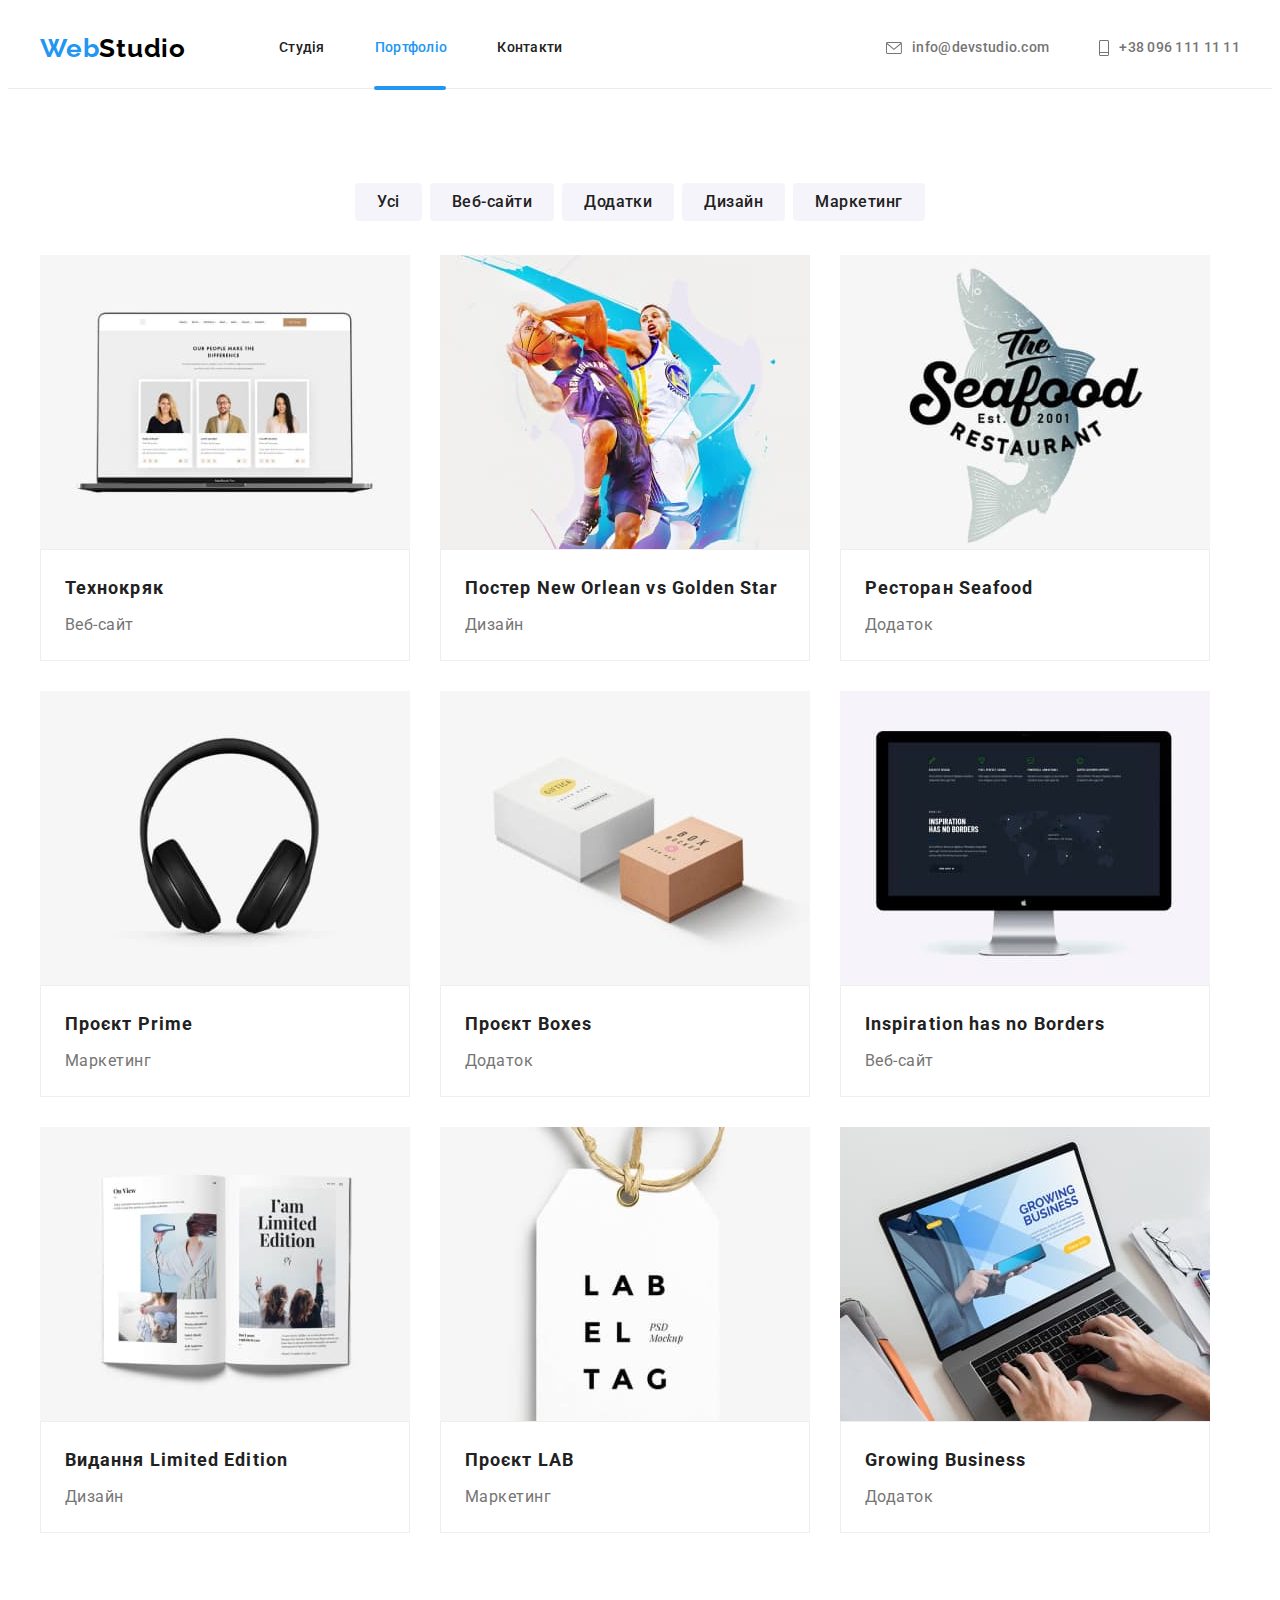
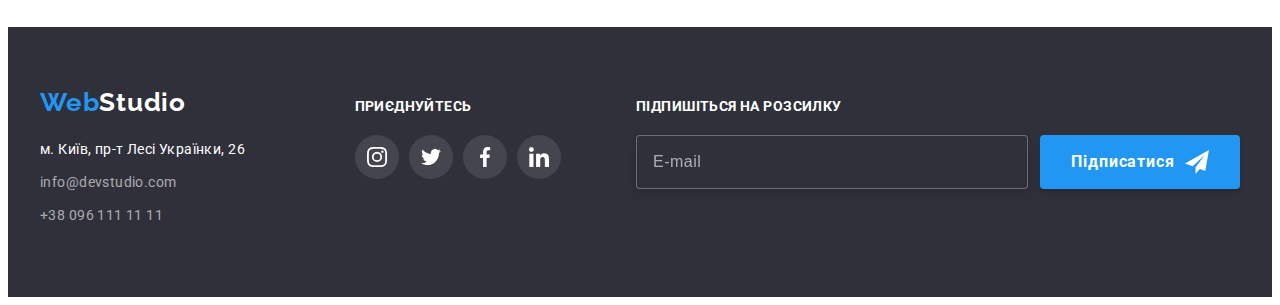
==== commit 32688e0f: "Update portfolio.html" ====
--- a/portfolio.html
+++ b/portfolio.html
@@ -180,7 +180,7 @@
          <p class="subscribe__join">Підпишіться на розсилку</p>
          <div class="subscribe__wrapper">
            <input class="subscribe__field" type="email" name="mail" placeholder="E-mail" >
-           <button class="form-subscribe-btn" type="submit">Підписатися <svg class="icon-send" width="24" height="24"><use href="./images/icons.svg#icon-send"></use></svg></button>
+           <button class="subscribe__btn" type="submit">Підписатися <svg class="icon-send" width="24" height="24"><use href="./images/icons.svg#icon-send"></use></svg></button>
          </div>
         </form>
       </div>
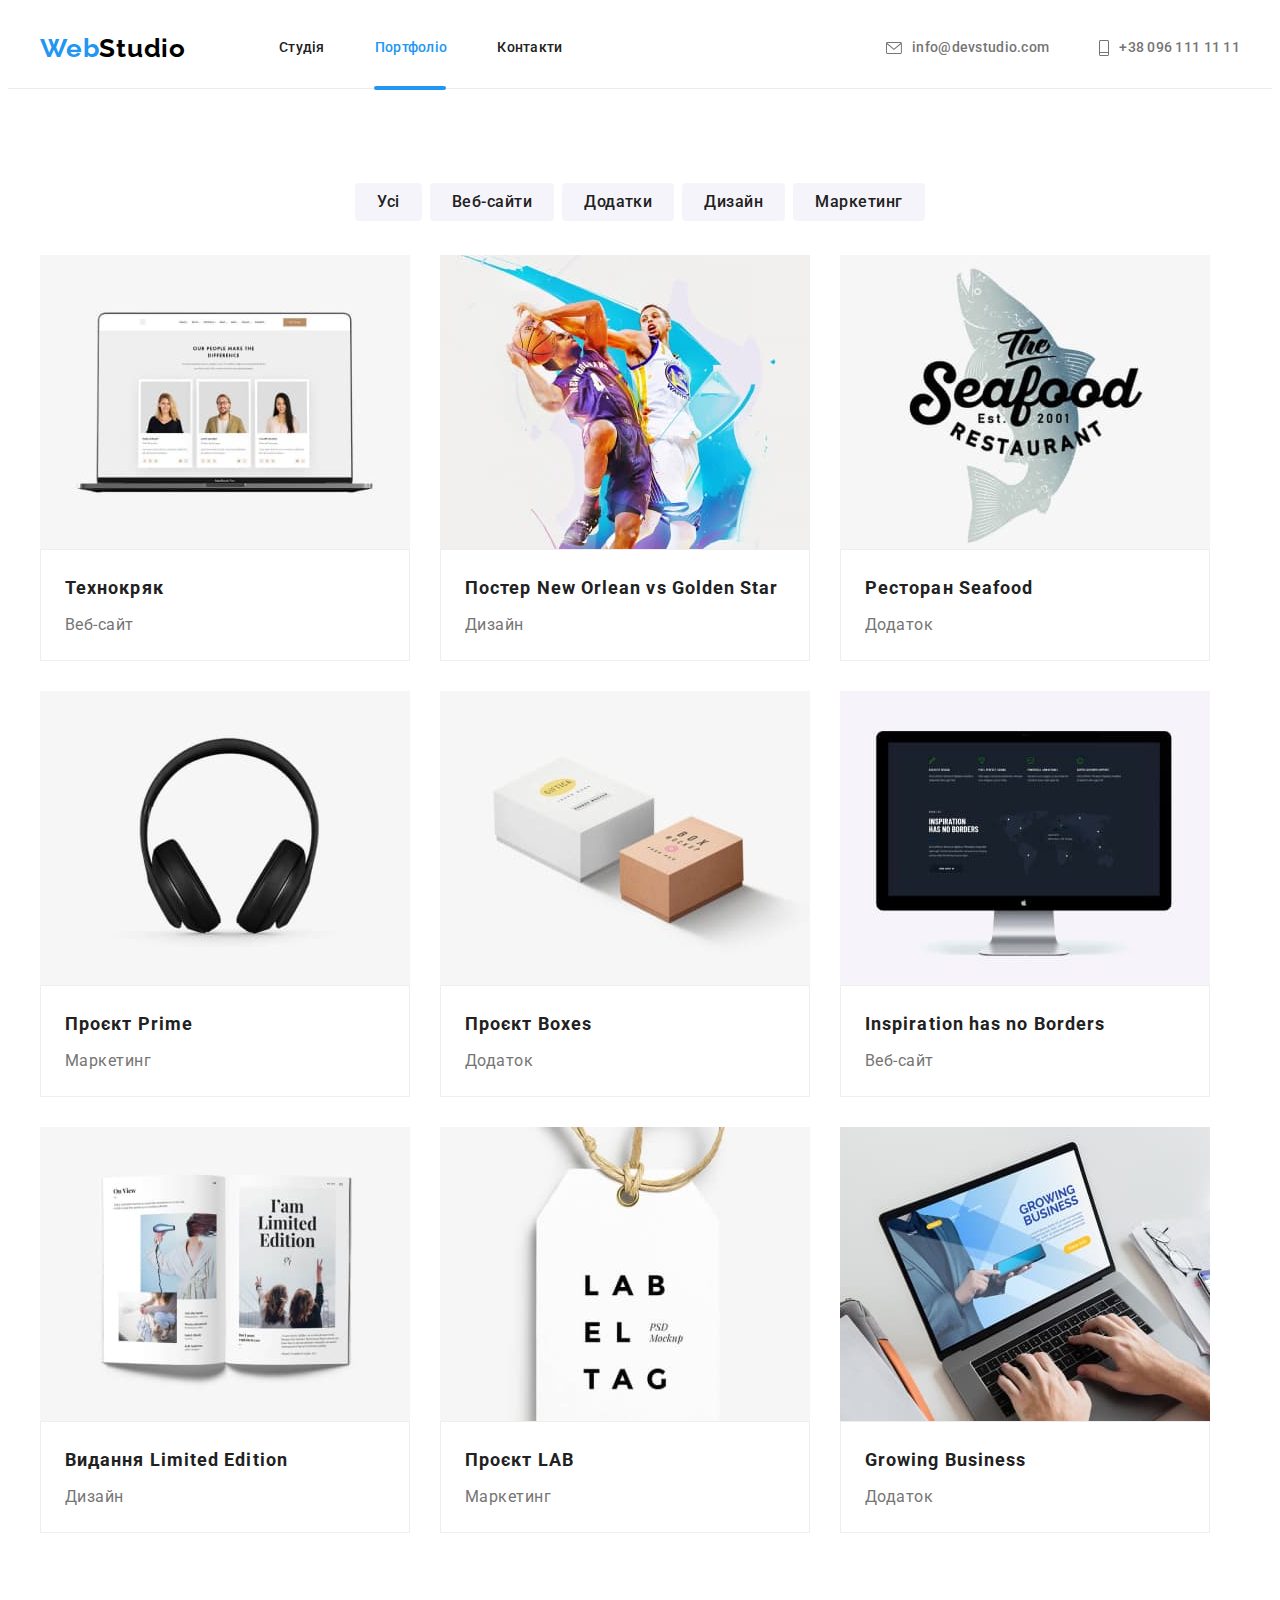
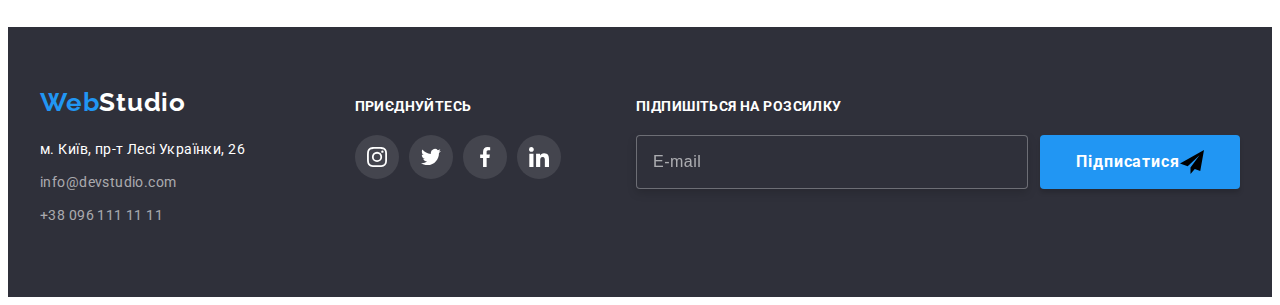
==== commit 44a7fd9a: "update" ====
--- a/portfolio.html
+++ b/portfolio.html
@@ -6,7 +6,6 @@
     <meta name="viewport" content="width=device-width, initial-scale=1.0" />
     <title>Портфоліо</title>
     <link rel="stylesheet" href="https://cdnjs.cloudflare.com/ajax/libs/modern-normalize/1.1.0/modern-normalize.min.css" integrity="sha512-wpPYUAdjBVSE4KJnH1VR1HeZfpl1ub8YT/NKx4PuQ5NmX2tKuGu6U/JRp5y+Y8XG2tV+wKQpNHVUX03MfMFn9Q==" crossorigin="anonymous" referrerpolicy="no-referrer" />
-    <!-- <link rel="stylesheet" href="./css/styles.css" /> -->
     <link rel="stylesheet" href="./css/main.min.css" />
     <link rel="preconnect" href="https://fonts.googleapis.com" />
     <link rel="preconnect" href="https://fonts.gstatic.com" crossorigin />
--- a/css/main.min.css
+++ b/css/main.min.css
@@ -1 +1 @@
-:root{--text-color: #757575;--title-text-color: #212121;--accent-color: #2196f3;--secondary-color: #ffffff;--color-icon: #afb1b8;--background-color: #f5f4fa;--transition-time: 250ms;--transition-function: cubic-bezier(0.4, 0, 0.2, 1)}@-webkit-keyframes currentBorder{0%{transform:scaleX(0)}100%{transform:scaleX(1)}}@keyframes currentBorder{0%{transform:scaleX(0)}100%{transform:scaleX(1)}}h1,h2,h3,h4,h5,h5,p{margin:0;padding:0}ul,ol{margin:0;padding-left:0;list-style:none}a{text-decoration:none}address{font-style:normal}button{cursor:pointer}img{display:block;max-width:100%;height:auto}body{font-family:"Roboto",sans-serif;font-size:14px}.visually-hidden{position:absolute;width:1px;height:1px;margin:-1px;border:0;padding:0;white-space:nowrap;-webkit-clip-path:inset(100%);clip-path:inset(100%);clip:rect(0 0 0 0);overflow:hidden}.container{width:1200px;padding-left:15px;padding-right:15px;margin:0 auto}.section{padding-top:94px;padding-bottom:94px}.backdrop{position:fixed;top:0;left:0;width:100%;height:100%;opacity:1;background-color:rgba(0,0,0,.2);transition:opacity var(--transition-time) var(--transition-function),visibility var(--transition-time) var(--transition-function)}.backdrop.is-hidden{opacity:0;visibility:hidden;pointer-events:none}.modal{position:absolute;top:50%;left:50%;transform:translate(-50%, -50%);min-width:528px;min-height:581px;border-radius:4px;box-shadow:0px 1px 3px rgba(0,0,0,.12),0px 1px 1px rgba(0,0,0,.14),0px 2px 1px rgba(0,0,0,.2);background-color:var(--secondary-color);transform:translate(-50%, -50%) scale(1);transition:transform var(--transition-time) var(--transition-function)}.backdrop.is-hidden .modal{transform:translate(-50%, -50%) scale(0)}.btn-modal-close{position:absolute;top:8px;right:8px;border-radius:50%;width:30px;height:30px;display:flex;justify-content:center;align-items:center;border:1px solid rgba(0,0,0,.1);background-color:var(--secondary-color);transition:fill var(--transition-time) var(--transition-function)}.btn-modal-close:hover,.btn-modal-close:focus{fill:var(--accent-color)}.your-data-form{padding:40px}.title-form{margin-bottom:12px;font-weight:700;font-size:20px;line-height:1.15;text-align:center;letter-spacing:.03em;color:var(--title-text-color)}.form-field{position:relative;display:flex;flex-direction:column;margin-bottom:10px}.form-field label{margin-bottom:4px;font-weight:400;font-size:12px;line-height:1.17;letter-spacing:.01em;color:var(--text-color)}.icon-form{position:absolute;top:50%;left:15px;transition:fill var(--transition-time) var(--transition-function)}.form-field input{width:100%;margin:0;padding:12px 42px;border:1px solid rgba(33,33,33,.2);border-radius:4px;outline:rgba(0,0,0,0);transition:border-color var(--transition-time) var(--transition-function)}.form-field:focus-within,.form-field input:focus{fill:var(--accent-color);border-color:var(--accent-color)}.form-comment{display:flex;flex-direction:column;margin-bottom:20px}.form-comment label{margin-bottom:4px;font-weight:400;font-size:12px;line-height:1.17;letter-spacing:.01em;color:var(--text-color)}.form-comment textarea{width:100%;resize:none;padding:12px 16px;height:138px;border:1px solid rgba(33,33,33,.2);border-radius:4px;outline:rgba(0,0,0,0);transition:border-color var(--transition-time) var(--transition-function)}.form-comment textarea:focus{border-color:var(--accent-color)}.form-comment textarea::-moz-placeholder{font-weight:400;font-size:12px;line-height:1.17;letter-spacing:.01em;color:rgba(117,117,117,.5)}.form-comment textarea:-ms-input-placeholder{font-weight:400;font-size:12px;line-height:1.17;letter-spacing:.01em;color:rgba(117,117,117,.5)}.form-comment textarea::placeholder{font-weight:400;font-size:12px;line-height:1.17;letter-spacing:.01em;color:rgba(117,117,117,.5)}.form-contract-condition{margin-bottom:30px;text-align:center}.form-contract-condition>.checkbox{-webkit-appearance:none;-moz-appearance:none;appearance:none;position:absolute}.form-contract-condition label{display:inline-block;font-weight:400;font-size:14px;line-height:1.71;letter-spacing:.03em;color:var(--text-color)}.border-icon{position:relative;top:2px;left:0;display:inline-flex;align-items:center;margin-right:7px;width:16px;height:15px;border:1px solid var(--title-text-color);border-radius:2px;transition:background-color var(--transition-time) var(--transition-function),border-color var(--transition-time) var(--transition-function)}.icon-check{opacity:0;transition:opacity var(--transition-time) var(--transition-function)}.checkbox:checked+label .border-icon{background-color:var(--accent-color);border-color:var(--accent-color)}.checkbox:checked+label .icon-check{opacity:1}.checkbox:focus+label .border-icon{outline:1px solid var(--title-text-color)}.checkbox:checked:focus+label .border-icon{outline:rgba(0,0,0,0)}.form-contract-condition .contract{text-decoration:underline;color:var(--accent-color)}.btn-submit-form{display:block;padding-top:10px;padding-bottom:10px;min-width:200px;margin:0 auto;border-radius:4px;border-color:rgba(0,0,0,0);font-family:inherit;font-weight:700;font-size:16px;line-height:1.88;letter-spacing:.06em;color:var(--secondary-color);background-color:var(--accent-color);box-shadow:0px 4px 4px rgba(0,0,0,.15);transition:background-color var(--transition-time) var(--transition-function),filter var(--transition-time) var(--transition-function)}.btn-submit-form:hover,.btn-submit-form:focus{background-color:#188ce8;filter:drop-shadow(0px 4px 4px rgba(0, 0, 0, 0.25))}.header{background:var(--secondary-color);border-bottom:1px solid #ececec}.header__container{display:flex;align-items:center}.navigation{display:flex;align-items:center}.logo{color:#000;font-family:"Raleway",sans-serif;font-weight:700;font-size:26px;line-height:1.19;letter-spacing:.03em;margin-right:93px}.logo span{color:var(--accent-color)}.menu{display:flex;align-items:center;gap:50px}.menu__link{position:relative;padding-top:32px;padding-bottom:32px;font-weight:500;line-height:1.14;letter-spacing:.02em;color:var(--title-text-color);display:block;transition:color var(--transition-time) var(--transition-function)}.menu__link:hover,.menu__link:focus{color:var(--accent-color)}.contact{display:flex;align-items:center;margin-left:auto;gap:50px}.contact__mail,.contact__tel{display:flex;align-items:center;font-weight:500;line-height:1.14;letter-spacing:.02em;color:var(--text-color);transition:color var(--transition-time) var(--transition-function)}.contact__mail:hover,.contact__mail:focus,.contact__tel:hover,.contact__tel:focus{color:var(--accent-color);fill:var(--accent-color)}.contact__icon{margin-right:10px;fill:currentColor;transition:fill var(--transition-time) var(--transition-function)}.current{color:var(--accent-color)}.current::after{content:"";position:absolute;left:0;bottom:-1px;display:block;width:100%;height:4px;margin:-1px;background-color:var(--accent-color);border-radius:2px;-webkit-animation:currentBorder var(--transition-time) var(--transition-function);animation:currentBorder var(--transition-time) var(--transition-function)}.footer{padding:60px 0;background-color:#2f303a}.footer__container{display:flex;justify-content:space-between;align-items:baseline}.footer__logo{font-family:"Raleway",sans-serif;font-weight:700;font-size:26px;line-height:1.19;letter-spacing:.03em;color:var(--secondary-color);display:block;margin-bottom:20px}.footer__logo span{color:var(--accent-color)}.footer__location{margin-bottom:9px;line-height:1.71;font-style:normal;letter-spacing:.03em;color:var(--secondary-color)}.footer__item{margin-bottom:9px}.footer__mail,.footer__tel{font-style:normal;line-height:1.71;letter-spacing:.03em;color:rgba(255,255,255,.6);transition:color var(--transition-time) var(--transition-function)}.footer__mail:hover,.footer__mail:focus,.footer__tel:hover,.footer__tel:focus{color:var(--accent-color)}.footer__join{margin-bottom:20px;font-weight:700;line-height:1.14;letter-spacing:.03em;text-transform:uppercase;color:var(--secondary-color)}.soc__link--whithe{width:100%;height:100%;border-radius:50%;display:flex;justify-content:center;align-items:center;background-color:rgba(255,255,255,.1);transition:background-color var(--transition-time) var(--transition-function)}.soc__link--whithe:hover,.soc__link--whithe:focus{background:var(--accent-color)}.soc__icon--whithe{fill:var(--secondary-color)}.subscribe__wrapper{display:flex}.subscribe__field{width:358px;margin-right:12px;padding:15px 16px;color:var(--secondary-color);background-color:#2f303a;outline:rgba(0,0,0,0);border:1px solid rgba(255,255,255,.3);filter:drop-shadow(0px 4px 4px rgba(0, 0, 0, 0.15));border-radius:4px}.subscribe__field::-moz-placeholder{font-weight:16px;font-size:16px;line-height:1.25;letter-spacing:.03em;color:rgba(255,255,255,.6)}.subscribe__field:-ms-input-placeholder{font-weight:16px;font-size:16px;line-height:1.25;letter-spacing:.03em;color:rgba(255,255,255,.6)}.subscribe__field::placeholder{font-weight:16px;font-size:16px;line-height:1.25;letter-spacing:.03em;color:rgba(255,255,255,.6)}.subscribe__join{margin-bottom:20px;font-weight:700;line-height:1.14;letter-spacing:.03em;text-transform:uppercase;color:var(--secondary-color)}.subscribe__btn{display:flex;justify-content:center;align-items:center;padding-top:10px;padding-bottom:10px;min-width:200px;border-radius:4px;border-color:rgba(0,0,0,0);font-family:inherit;font-weight:700;font-size:16px;line-height:1.88;letter-spacing:.06em;color:var(--secondary-color);background-color:var(--accent-color);box-shadow:0px 4px 4px rgba(0,0,0,.15)}.icon-send{margin-left:10px;fill:var(--secondary-color)}.hero{height:600px;max-width:1600px;background-image:linear-gradient(rgba(47, 48, 58, 0.4), rgba(47, 48, 58, 0.4)),url("../images/hero.jpg");background-color:#2f303a}.hero__content{padding:200px 0px}.hero__title{max-width:650px;margin:0 auto;margin-bottom:30px;font-weight:900;font-size:44px;line-height:1.36;text-align:center;letter-spacing:.06em;text-transform:uppercase;color:var(--secondary-color)}.hero__btn{display:block;padding-top:10px;padding-bottom:10px;min-width:216px;margin:0 auto;border-radius:4px;border-color:rgba(0,0,0,0);font-family:inherit;font-weight:700;font-size:16px;line-height:1.88;letter-spacing:.06em;color:var(--secondary-color);background-color:var(--accent-color);box-shadow:0px 4px 4px rgba(0,0,0,.15);transition:background-color var(--transition-time) var(--transition-function)}.hero__btn:hover,.hero__btn:focus{background-color:#188ce8}.features__wrapper{width:270px;height:120px;margin-bottom:30px;display:flex;justify-content:center;align-items:center;background-color:var(--background-color);border-radius:4px}.features__list{display:flex;gap:30px}.features__title{margin-bottom:10px;font-size:14px;font-weight:700;line-height:1.14;letter-spacing:.03em;text-transform:uppercase;color:var(--title-text-color)}.features__text{width:270px;line-height:1.71;letter-spacing:.03em;color:var(--text-color)}.services{padding-bottom:94px;background:var(--secondary-color)}.services__title{margin-bottom:50px;font-weight:700;font-size:36px;line-height:1.17;text-align:center;letter-spacing:.03em;color:var(--title-text-color)}.services__list{display:flex;gap:30px}.services__item{width:calc((100% - 60px)/3)}.services__wrapper{position:relative}.services__text{position:absolute;bottom:0;left:0;padding:27px 0;width:100%;font-weight:700;font-size:14px;line-height:1.14;text-align:center;letter-spacing:.03em;text-transform:uppercase;color:var(--secondary-color);background-color:rgba(47,48,58,.8)}.team{background:var(--background-color)}.team__title{margin-bottom:50px;font-weight:700;font-size:36px;line-height:1.17;text-align:center;letter-spacing:.03em;color:var(--title-text-color)}.team__list{display:flex;gap:30px}.team__item{text-align:center;box-shadow:0px 1px 3px rgba(0,0,0,.12),0px 1px 1px rgba(0,0,0,.14),0px 2px 1px rgba(0,0,0,.2);border-radius:0px 0px 4px 4px;background:#fff}.team__description{padding:30px}.team__name{margin-bottom:10px;font-weight:500;font-size:16px;line-height:1.19;letter-spacing:.03em;color:var(--title-text-color)}.team__position{margin-bottom:16px;font-size:16px;line-height:1.19;letter-spacing:.03em;color:var(--text-color)}.soc{display:flex;justify-content:center;align-items:center;gap:10px}.soc__item{width:44px;height:44px}.soc__link{width:100%;height:100%;display:flex;justify-content:center;align-items:center;border-radius:50%;color:var(--color-icon);transition:background-color var(--transition-time) var(--transition-function),color var(--transition-time) var(--transition-function)}.soc__link:hover,.soc__link:focus{background-color:var(--accent-color);color:var(--secondary-color)}.soc__icon{fill:currentColor}.customers__title{margin-bottom:50px;font-weight:700;font-size:36px;line-height:1.17;text-align:center;letter-spacing:.03em;color:var(--title-text-color)}.customers__list{display:flex;gap:30px}.customers__item{width:calc((100% - 150px)/6);height:92px}.coustomers__link{width:100%;height:100%;display:flex;justify-content:center;align-items:center;border:1px solid var(--color-icon);border-radius:4px;color:var(--color-icon);transition:border-color var(--transition-time) var(--transition-function),color var(--transition-time) var(--transition-function)}.coustomers__link:hover,.coustomers__link:focus{border-color:var(--accent-color);color:var(--accent-color)}.coustomers__icon{fill:currentColor}.filter{background:var(--secondary-color)}.filter-list{display:flex;justify-content:center;gap:8px;margin-bottom:34px}.filter-btn{display:block;margin:0 auto;padding:6px 22px;border-style:none;border-radius:4px;font-family:inherit;font-weight:500;font-size:16px;line-height:1.62;letter-spacing:.03em;color:var(--title-text-color);background:#f5f4fa;transition:color var(--transition-time) var(--transition-function),background-color var(--transition-time) var(--transition-function),box-shadow var(--transition-time) var(--transition-function)}.filter-btn:hover,.filter-btn:focus{color:var(--secondary-color);background:var(--accent-color);box-shadow:0px 3px 1px rgba(0,0,0,.1),0px 1px 2px rgba(0,0,0,.08),0px 2px 2px rgba(0,0,0,.12)}.project-list{display:flex;flex-wrap:wrap;gap:30px}.project-link{display:block;transition:box-shadow var(--transition-time) var(--transition-function)}.project-link:hover,.project-link:focus{box-shadow:0px 1px 1px rgba(0,0,0,.12),0px 4px 4px rgba(0,0,0,.06),1px 4px 6px rgba(0,0,0,.16);display:block}.project-thumb{position:relative;overflow:hidden}.project-animation-text{position:absolute;top:0;left:0;padding:63px 24px;height:100%;font-weight:400;font-size:18px;line-height:1.56;letter-spacing:.03em;color:var(--secondary-color);background-color:rgba(33,150,243,.9);transform:translateY(100%);transition:transform var(--transition-time) var(--transition-function)}.project-link:hover .project-animation-text,.project-link:focus .project-animation-text{transform:translateY(0)}.description{padding:20px 24px;border:1px solid #eee}.project-title{margin-bottom:4px;font-weight:700;font-size:18px;line-height:2;letter-spacing:.06em;color:var(--title-text-color)}.project-text{font-weight:400;font-size:16px;line-height:1.88;letter-spacing:.03em;color:var(--text-color)}/*# sourceMappingURL=main.min.css.map */+:root{--text-color: #757575;--title-text-color: #212121;--accent-color: #2196f3;--secondary-color: #ffffff;--color-icon: #afb1b8;--background-color: #f5f4fa;--transition-time: 250ms;--transition-function: cubic-bezier(0.4, 0, 0.2, 1)}@-webkit-keyframes currentBorder{0%{transform:scaleX(0)}100%{transform:scaleX(1)}}@keyframes currentBorder{0%{transform:scaleX(0)}100%{transform:scaleX(1)}}h1,h2,h3,h4,h5,h5,p{margin:0;padding:0}ul,ol{margin:0;padding-left:0;list-style:none}a{text-decoration:none}address{font-style:normal}button{cursor:pointer}img{display:block;max-width:100%;height:auto}body{font-family:"Roboto",sans-serif;font-size:14px}.customers__title,.team__title,.services__title{font-weight:700;font-size:36px;line-height:1.17;text-align:center;letter-spacing:.03em}.visually-hidden{position:absolute;width:1px;height:1px;margin:-1px;border:0;padding:0;white-space:nowrap;-webkit-clip-path:inset(100%);clip-path:inset(100%);clip:rect(0 0 0 0);overflow:hidden}.container{width:1200px;padding-left:15px;padding-right:15px;margin:0 auto}.section{padding-top:94px;padding-bottom:94px}.backdrop{position:fixed;top:0;left:0;width:100%;height:100%;opacity:1;background-color:rgba(0,0,0,.2);transition:opacity var(--transition-time) var(--transition-function),visibility var(--transition-time) var(--transition-function)}.backdrop.is-hidden{opacity:0;visibility:hidden;pointer-events:none}.modal{position:absolute;top:50%;left:50%;transform:translate(-50%, -50%);min-width:528px;min-height:581px;border-radius:4px;box-shadow:0px 1px 3px rgba(0,0,0,.12),0px 1px 1px rgba(0,0,0,.14),0px 2px 1px rgba(0,0,0,.2);background-color:var(--secondary-color);transform:translate(-50%, -50%) scale(1);transition:transform var(--transition-time) var(--transition-function)}.backdrop.is-hidden .modal{transform:translate(-50%, -50%) scale(0)}.btn-modal-close{position:absolute;top:8px;right:8px;border-radius:50%;width:30px;height:30px;display:flex;justify-content:center;align-items:center;border:1px solid rgba(0,0,0,.1);background-color:var(--secondary-color);transition:fill var(--transition-time) var(--transition-function)}.btn-modal-close:hover,.btn-modal-close:focus{fill:var(--accent-color)}.your-data-form{padding:40px}.title-form{margin-bottom:12px;font-weight:700;font-size:20px;line-height:1.15;text-align:center;letter-spacing:.03em;color:var(--title-text-color)}.form-field{position:relative;display:flex;flex-direction:column;margin-bottom:10px}.form-field label{margin-bottom:4px;font-weight:400;font-size:12px;line-height:1.17;letter-spacing:.01em;color:var(--text-color)}.form-field input{width:100%;margin:0;padding:12px 42px;border:1px solid rgba(33,33,33,.2);border-radius:4px;outline:rgba(0,0,0,0);transition:border-color var(--transition-time) var(--transition-function)}.form-field:focus-within,.form-field input:focus{fill:var(--accent-color);border-color:var(--accent-color)}.icon-form{position:absolute;top:50%;left:15px;transition:fill var(--transition-time) var(--transition-function)}.form-comment{display:flex;flex-direction:column;margin-bottom:20px}.form-comment label{margin-bottom:4px;font-weight:400;font-size:12px;line-height:1.17;letter-spacing:.01em;color:var(--text-color)}.form-comment textarea{width:100%;resize:none;padding:12px 16px;height:138px;border:1px solid rgba(33,33,33,.2);border-radius:4px;outline:rgba(0,0,0,0);transition:border-color var(--transition-time) var(--transition-function)}.form-comment textarea:focus{border-color:var(--accent-color)}.form-comment textarea::-moz-placeholder{font-weight:400;font-size:12px;line-height:1.17;letter-spacing:.01em;color:rgba(117,117,117,.5)}.form-comment textarea:-ms-input-placeholder{font-weight:400;font-size:12px;line-height:1.17;letter-spacing:.01em;color:rgba(117,117,117,.5)}.form-comment textarea::placeholder{font-weight:400;font-size:12px;line-height:1.17;letter-spacing:.01em;color:rgba(117,117,117,.5)}.form-contract-condition{margin-bottom:30px;text-align:center}.form-contract-condition>.checkbox{-webkit-appearance:none;-moz-appearance:none;appearance:none;position:absolute}.border-icon{position:relative;top:2px;left:0;display:inline-flex;align-items:center;margin-right:7px;width:16px;height:15px;border:1px solid var(--title-text-color);border-radius:2px;transition:background-color var(--transition-time) var(--transition-function),border-color var(--transition-time) var(--transition-function)}.checkbox:checked+label .border-icon{background-color:var(--accent-color);border-color:var(--accent-color)}.checkbox:checked:focus+label .border-icon{outline:rgba(0,0,0,0)}.checkbox:focus+label .border-icon{outline:1px solid var(--title-text-color)}.icon-check{opacity:0;transition:opacity var(--transition-time) var(--transition-function)}.checkbox:checked+label .icon-check{opacity:1}.contract{text-decoration:underline;color:var(--accent-color)}.btn-submit-form{display:block;padding-top:10px;padding-bottom:10px;min-width:200px;margin:0 auto;border-radius:4px;border-color:rgba(0,0,0,0);font-family:inherit;font-weight:700;font-size:16px;line-height:1.88;letter-spacing:.06em;color:var(--secondary-color);background-color:var(--accent-color);box-shadow:0px 4px 4px rgba(0,0,0,.15);transition:background-color var(--transition-time) var(--transition-function),filter var(--transition-time) var(--transition-function)}.btn-submit-form:hover,.btn-submit-form:focus{background-color:#188ce8;filter:drop-shadow(0px 4px 4px rgba(0, 0, 0, 0.25))}.header{background:var(--secondary-color);border-bottom:1px solid #ececec}.header__container{display:flex;align-items:center}.navigation{display:flex;align-items:center}.logo{color:#000;font-family:"Raleway",sans-serif;font-weight:700;font-size:26px;line-height:1.19;letter-spacing:.03em;margin-right:93px}.logo span{color:var(--accent-color)}.menu{display:flex;align-items:center;gap:50px}.menu__link{position:relative;padding-top:32px;padding-bottom:32px;font-weight:500;line-height:1.14;letter-spacing:.02em;color:var(--title-text-color);display:block;transition:color var(--transition-time) var(--transition-function)}.menu__link:hover,.menu__link:focus{color:var(--accent-color)}.contact{display:flex;align-items:center;margin-left:auto;gap:50px}.contact__mail,.contact__tel{display:flex;align-items:center;font-weight:500;line-height:1.14;letter-spacing:.02em;color:var(--text-color);transition:color var(--transition-time) var(--transition-function)}.contact__mail:hover,.contact__mail:focus,.contact__tel:hover,.contact__tel:focus{color:var(--accent-color);fill:var(--accent-color)}.contact__icon{margin-right:10px;fill:currentColor;transition:fill var(--transition-time) var(--transition-function)}.current{color:var(--accent-color)}.current::after{content:"";position:absolute;left:0;bottom:-1px;display:block;width:100%;height:4px;margin:-1px;background-color:var(--accent-color);border-radius:2px;-webkit-animation:currentBorder var(--transition-time) var(--transition-function);animation:currentBorder var(--transition-time) var(--transition-function)}.hero{height:600px;max-width:1600px;background-image:linear-gradient(rgba(47, 48, 58, 0.4), rgba(47, 48, 58, 0.4)),url("../images/hero.jpg");background-color:#2f303a}.hero__content{padding:200px 0px}.hero__title{max-width:650px;margin:0 auto;margin-bottom:30px;font-weight:900;font-size:44px;line-height:1.36;text-align:center;letter-spacing:.06em;text-transform:uppercase;color:var(--secondary-color)}.hero__btn{display:block;padding-top:10px;padding-bottom:10px;min-width:216px;margin:0 auto;border-radius:4px;border-color:rgba(0,0,0,0);font-family:inherit;font-weight:700;font-size:16px;line-height:1.88;letter-spacing:.06em;color:var(--secondary-color);background-color:var(--accent-color);box-shadow:0px 4px 4px rgba(0,0,0,.15);transition:background-color var(--transition-time) var(--transition-function)}.hero__btn:hover,.hero__btn:focus{background-color:#188ce8}.features__wrapper{width:270px;height:120px;margin-bottom:30px;display:flex;justify-content:center;align-items:center;background-color:var(--background-color);border-radius:4px}.features__list{display:flex;gap:30px}.features__title{margin-bottom:10px;font-size:14px;font-weight:700;line-height:1.14;letter-spacing:.03em;text-transform:uppercase;color:var(--title-text-color)}.features__text{width:270px;line-height:1.71;letter-spacing:.03em;color:var(--text-color)}.services{padding-bottom:94px;background:var(--secondary-color)}.services__title{margin-bottom:50px;color:var(--title-text-color)}.services__list{display:flex;gap:30px}.services__item{width:calc((100% - 60px)/3)}.services__wrapper{position:relative}.services__text{position:absolute;bottom:0;left:0;padding:27px 0;width:100%;font-weight:700;font-size:14px;line-height:1.14;text-align:center;letter-spacing:.03em;text-transform:uppercase;color:var(--secondary-color);background-color:rgba(47,48,58,.8)}.team{background:var(--background-color)}.team__title{margin-bottom:50px;color:var(--title-text-color)}.team__list{display:flex;gap:30px}.team__item{text-align:center;box-shadow:0px 1px 3px rgba(0,0,0,.12),0px 1px 1px rgba(0,0,0,.14),0px 2px 1px rgba(0,0,0,.2);border-radius:0px 0px 4px 4px;background:#fff}.team__description{padding:30px}.team__name{margin-bottom:10px;font-weight:500;font-size:16px;line-height:1.19;letter-spacing:.03em;color:var(--title-text-color)}.team__position{margin-bottom:16px;font-size:16px;line-height:1.19;letter-spacing:.03em;color:var(--text-color)}.soc{display:flex;justify-content:center;align-items:center;gap:10px}.soc__item{width:44px;height:44px}.soc__link{width:100%;height:100%;display:flex;justify-content:center;align-items:center;border-radius:50%;color:var(--color-icon);transition:background-color var(--transition-time) var(--transition-function),color var(--transition-time) var(--transition-function)}.soc__link:hover,.soc__link:focus{background-color:var(--accent-color);color:var(--secondary-color)}.soc__icon{fill:currentColor}.customers__title{margin-bottom:50px;color:var(--title-text-color)}.customers__list{display:flex;gap:30px}.customers__item{width:calc((100% - 150px)/6);height:92px}.coustomers__link{width:100%;height:100%;display:flex;justify-content:center;align-items:center;border:1px solid var(--color-icon);border-radius:4px;color:var(--color-icon);transition:border-color var(--transition-time) var(--transition-function),color var(--transition-time) var(--transition-function)}.coustomers__link:hover,.coustomers__link:focus{border-color:var(--accent-color);color:var(--accent-color)}.coustomers__icon{fill:currentColor}.filter{background:var(--secondary-color)}.filter-list{display:flex;justify-content:center;gap:8px;margin-bottom:34px}.filter-btn{display:block;margin:0 auto;padding:6px 22px;border-style:none;border-radius:4px;font-family:inherit;font-weight:500;font-size:16px;line-height:1.62;letter-spacing:.03em;color:var(--title-text-color);background:#f5f4fa;transition:color var(--transition-time) var(--transition-function),background-color var(--transition-time) var(--transition-function),box-shadow var(--transition-time) var(--transition-function)}.filter-btn:hover,.filter-btn:focus{color:var(--secondary-color);background:var(--accent-color);box-shadow:0px 3px 1px rgba(0,0,0,.1),0px 1px 2px rgba(0,0,0,.08),0px 2px 2px rgba(0,0,0,.12)}.project-list{display:flex;flex-wrap:wrap;gap:30px}.project-link{display:block;transition:box-shadow var(--transition-time) var(--transition-function)}.project-link:hover,.project-link:focus{box-shadow:0px 1px 1px rgba(0,0,0,.12),0px 4px 4px rgba(0,0,0,.06),1px 4px 6px rgba(0,0,0,.16);display:block}.project-thumb{position:relative;overflow:hidden}.project-animation-text{position:absolute;top:0;left:0;padding:63px 24px;height:100%;font-weight:400;font-size:18px;line-height:1.56;letter-spacing:.03em;color:var(--secondary-color);background-color:rgba(33,150,243,.9);transform:translateY(100%);transition:transform var(--transition-time) var(--transition-function)}.project-link:hover .project-animation-text,.project-link:focus .project-animation-text{transform:translateY(0)}.description{padding:20px 24px;border:1px solid #eee}.project-title{margin-bottom:4px;font-weight:700;font-size:18px;line-height:2;letter-spacing:.06em;color:var(--title-text-color)}.project-text{font-weight:400;font-size:16px;line-height:1.88;letter-spacing:.03em;color:var(--text-color)}.footer{padding:60px 0;background-color:#2f303a}.footer__container{display:flex;justify-content:space-between;align-items:baseline}.footer__logo{font-family:"Raleway",sans-serif;font-weight:700;font-size:26px;line-height:1.19;letter-spacing:.03em;color:var(--secondary-color);display:block;margin-bottom:20px}.footer__logo span{color:var(--accent-color)}.footer__location{margin-bottom:9px;line-height:1.71;font-style:normal;letter-spacing:.03em;color:var(--secondary-color)}.footer__item{margin-bottom:9px}.footer__mail,.footer__tel{font-style:normal;line-height:1.71;letter-spacing:.03em;color:rgba(255,255,255,.6);transition:color var(--transition-time) var(--transition-function)}.footer__mail:hover,.footer__mail:focus,.footer__tel:hover,.footer__tel:focus{color:var(--accent-color)}.footer__join{margin-bottom:20px;font-weight:700;line-height:1.14;letter-spacing:.03em;text-transform:uppercase;color:var(--secondary-color)}.soc__link--whithe{width:100%;height:100%;border-radius:50%;display:flex;justify-content:center;align-items:center;background-color:rgba(255,255,255,.1);transition:background-color var(--transition-time) var(--transition-function)}.soc__link--whithe:hover,.soc__link--whithe:focus{background:var(--accent-color)}.soc__icon--whithe{fill:var(--secondary-color)}.subscribe__wrapper{display:flex}.subscribe__field{width:358px;margin-right:12px;padding:15px 16px;color:var(--secondary-color);background-color:#2f303a;outline:rgba(0,0,0,0);border:1px solid rgba(255,255,255,.3);filter:drop-shadow(0px 4px 4px rgba(0, 0, 0, 0.15));border-radius:4px}.subscribe__field::-moz-placeholder{font-weight:16px;font-size:16px;line-height:1.25;letter-spacing:.03em;color:rgba(255,255,255,.6)}.subscribe__field:-ms-input-placeholder{font-weight:16px;font-size:16px;line-height:1.25;letter-spacing:.03em;color:rgba(255,255,255,.6)}.subscribe__field::placeholder{font-weight:16px;font-size:16px;line-height:1.25;letter-spacing:.03em;color:rgba(255,255,255,.6)}.subscribe__join{margin-bottom:20px;font-weight:700;line-height:1.14;letter-spacing:.03em;text-transform:uppercase;color:var(--secondary-color)}.subscribe__btn{display:flex;justify-content:center;align-items:center;padding-top:10px;padding-bottom:10px;min-width:200px;border-radius:4px;border-color:rgba(0,0,0,0);font-family:inherit;font-weight:700;font-size:16px;line-height:1.88;letter-spacing:.06em;color:var(--secondary-color);background-color:var(--accent-color);box-shadow:0px 4px 4px rgba(0,0,0,.15)}.subscribe__icon{margin-left:10px;fill:var(--secondary-color)}/*# sourceMappingURL=main.min.css.map */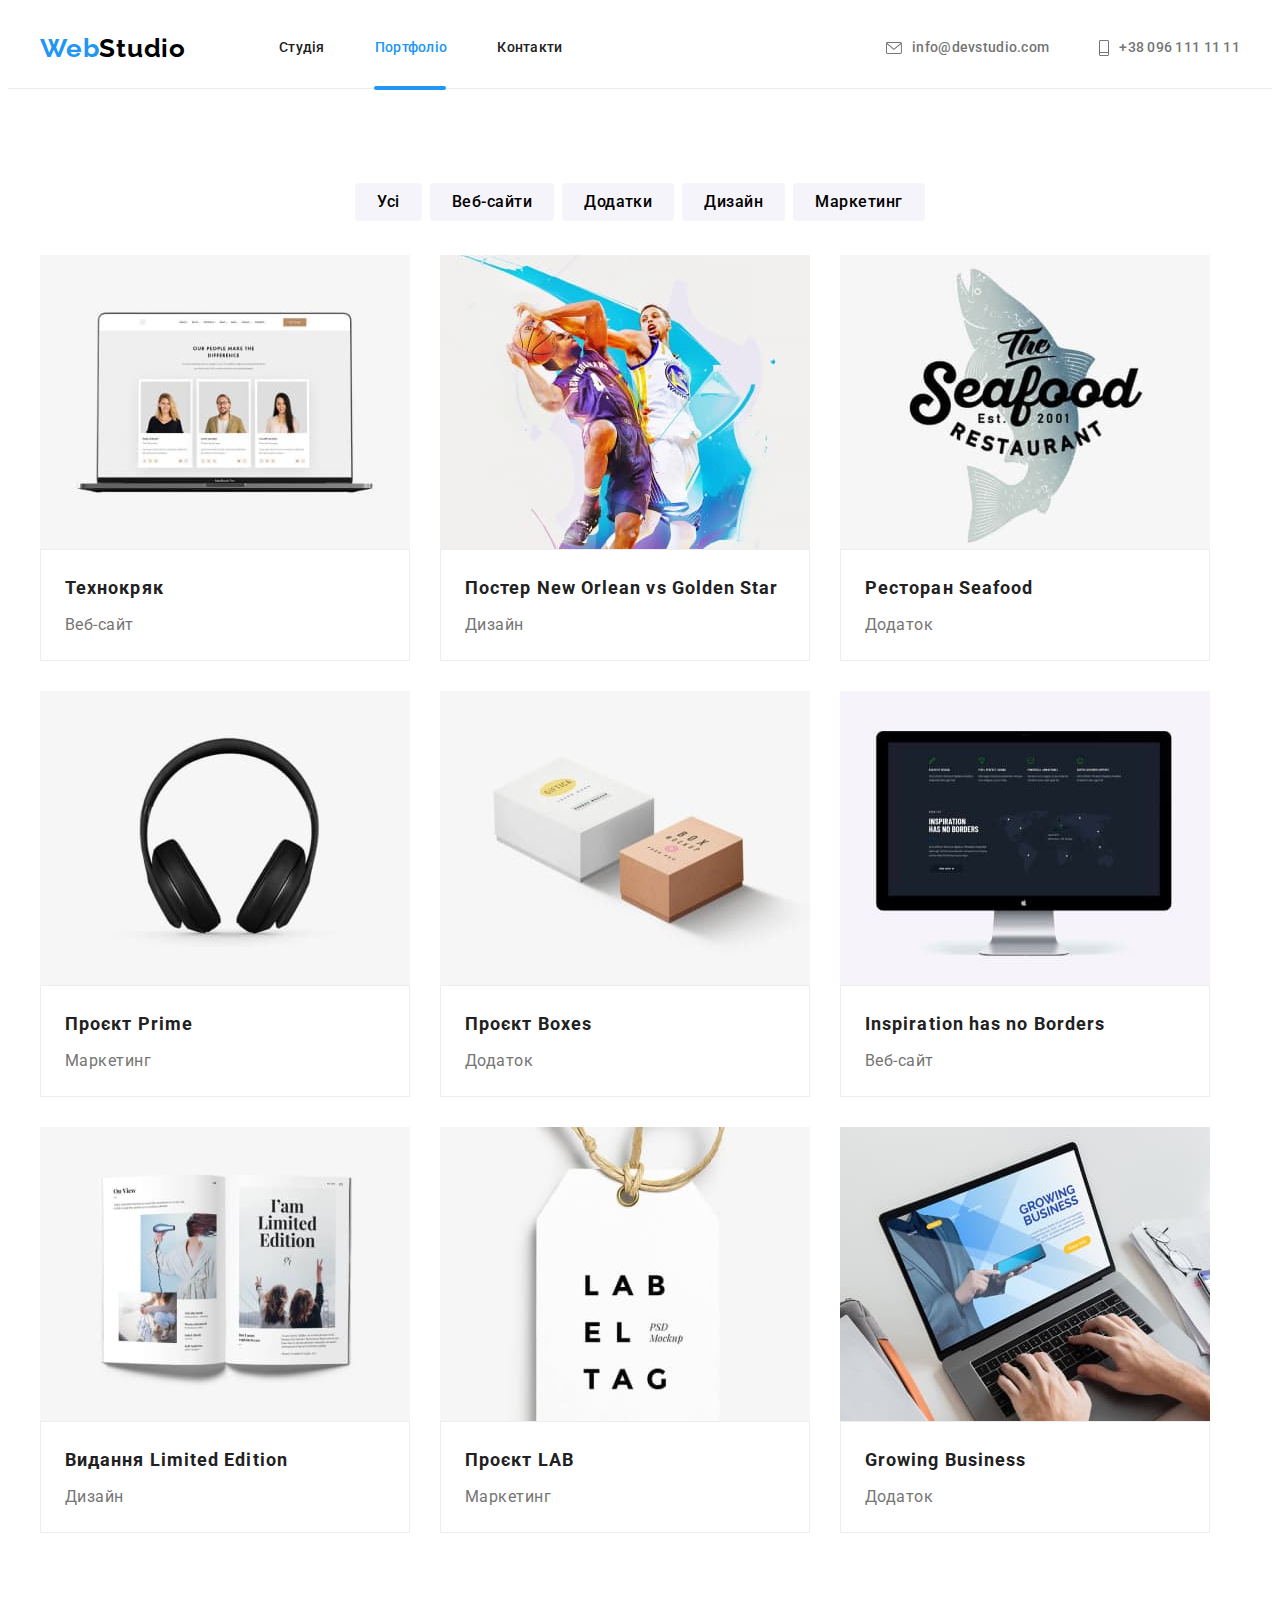
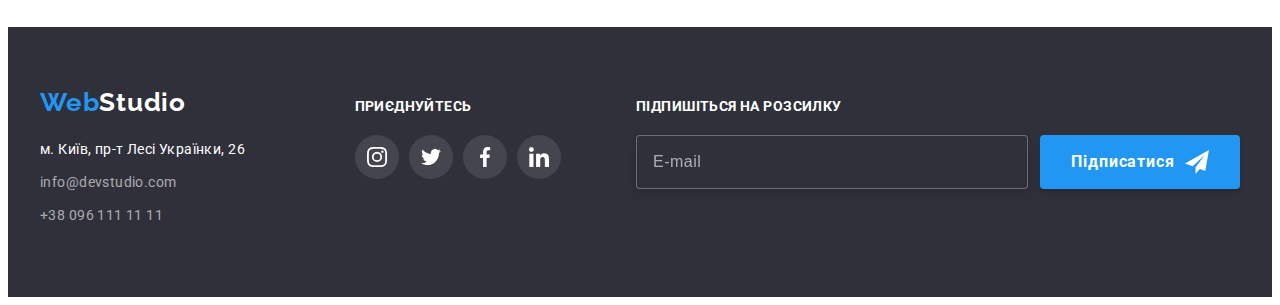
==== commit b5d9e6ea: "update" ====
--- a/portfolio.html
+++ b/portfolio.html
@@ -179,7 +179,7 @@
          <p class="subscribe__join">Підпишіться на розсилку</p>
          <div class="subscribe__wrapper">
            <input class="subscribe__field" type="email" name="mail" placeholder="E-mail" >
-           <button class="subscribe__btn" type="submit">Підписатися <svg class="icon-send" width="24" height="24"><use href="./images/icons.svg#icon-send"></use></svg></button>
+           <button class="btn subscribe__btn" type="submit">Підписатися <svg class="btn_icon" width="24" height="24"><use href="./images/icons.svg#icon-send"></use></svg></button>
          </div>
         </form>
       </div>
--- a/css/main.min.css
+++ b/css/main.min.css
@@ -1 +1 @@
-:root{--text-color: #757575;--title-text-color: #212121;--accent-color: #2196f3;--secondary-color: #ffffff;--color-icon: #afb1b8;--background-color: #f5f4fa;--transition-time: 250ms;--transition-function: cubic-bezier(0.4, 0, 0.2, 1)}@-webkit-keyframes currentBorder{0%{transform:scaleX(0)}100%{transform:scaleX(1)}}@keyframes currentBorder{0%{transform:scaleX(0)}100%{transform:scaleX(1)}}h1,h2,h3,h4,h5,h5,p{margin:0;padding:0}ul,ol{margin:0;padding-left:0;list-style:none}a{text-decoration:none}address{font-style:normal}button{cursor:pointer}img{display:block;max-width:100%;height:auto}body{font-family:"Roboto",sans-serif;font-size:14px}.customers__title,.team__title,.services__title{font-weight:700;font-size:36px;line-height:1.17;text-align:center;letter-spacing:.03em}.visually-hidden{position:absolute;width:1px;height:1px;margin:-1px;border:0;padding:0;white-space:nowrap;-webkit-clip-path:inset(100%);clip-path:inset(100%);clip:rect(0 0 0 0);overflow:hidden}.container{width:1200px;padding-left:15px;padding-right:15px;margin:0 auto}.section{padding-top:94px;padding-bottom:94px}.backdrop{position:fixed;top:0;left:0;width:100%;height:100%;opacity:1;background-color:rgba(0,0,0,.2);transition:opacity var(--transition-time) var(--transition-function),visibility var(--transition-time) var(--transition-function)}.backdrop.is-hidden{opacity:0;visibility:hidden;pointer-events:none}.modal{position:absolute;top:50%;left:50%;transform:translate(-50%, -50%);min-width:528px;min-height:581px;border-radius:4px;box-shadow:0px 1px 3px rgba(0,0,0,.12),0px 1px 1px rgba(0,0,0,.14),0px 2px 1px rgba(0,0,0,.2);background-color:var(--secondary-color);transform:translate(-50%, -50%) scale(1);transition:transform var(--transition-time) var(--transition-function)}.backdrop.is-hidden .modal{transform:translate(-50%, -50%) scale(0)}.btn-modal-close{position:absolute;top:8px;right:8px;border-radius:50%;width:30px;height:30px;display:flex;justify-content:center;align-items:center;border:1px solid rgba(0,0,0,.1);background-color:var(--secondary-color);transition:fill var(--transition-time) var(--transition-function)}.btn-modal-close:hover,.btn-modal-close:focus{fill:var(--accent-color)}.your-data-form{padding:40px}.title-form{margin-bottom:12px;font-weight:700;font-size:20px;line-height:1.15;text-align:center;letter-spacing:.03em;color:var(--title-text-color)}.form-field{position:relative;display:flex;flex-direction:column;margin-bottom:10px}.form-field label{margin-bottom:4px;font-weight:400;font-size:12px;line-height:1.17;letter-spacing:.01em;color:var(--text-color)}.form-field input{width:100%;margin:0;padding:12px 42px;border:1px solid rgba(33,33,33,.2);border-radius:4px;outline:rgba(0,0,0,0);transition:border-color var(--transition-time) var(--transition-function)}.form-field:focus-within,.form-field input:focus{fill:var(--accent-color);border-color:var(--accent-color)}.icon-form{position:absolute;top:50%;left:15px;transition:fill var(--transition-time) var(--transition-function)}.form-comment{display:flex;flex-direction:column;margin-bottom:20px}.form-comment label{margin-bottom:4px;font-weight:400;font-size:12px;line-height:1.17;letter-spacing:.01em;color:var(--text-color)}.form-comment textarea{width:100%;resize:none;padding:12px 16px;height:138px;border:1px solid rgba(33,33,33,.2);border-radius:4px;outline:rgba(0,0,0,0);transition:border-color var(--transition-time) var(--transition-function)}.form-comment textarea:focus{border-color:var(--accent-color)}.form-comment textarea::-moz-placeholder{font-weight:400;font-size:12px;line-height:1.17;letter-spacing:.01em;color:rgba(117,117,117,.5)}.form-comment textarea:-ms-input-placeholder{font-weight:400;font-size:12px;line-height:1.17;letter-spacing:.01em;color:rgba(117,117,117,.5)}.form-comment textarea::placeholder{font-weight:400;font-size:12px;line-height:1.17;letter-spacing:.01em;color:rgba(117,117,117,.5)}.form-contract-condition{margin-bottom:30px;text-align:center}.form-contract-condition>.checkbox{-webkit-appearance:none;-moz-appearance:none;appearance:none;position:absolute}.border-icon{position:relative;top:2px;left:0;display:inline-flex;align-items:center;margin-right:7px;width:16px;height:15px;border:1px solid var(--title-text-color);border-radius:2px;transition:background-color var(--transition-time) var(--transition-function),border-color var(--transition-time) var(--transition-function)}.checkbox:checked+label .border-icon{background-color:var(--accent-color);border-color:var(--accent-color)}.checkbox:checked:focus+label .border-icon{outline:rgba(0,0,0,0)}.checkbox:focus+label .border-icon{outline:1px solid var(--title-text-color)}.icon-check{opacity:0;transition:opacity var(--transition-time) var(--transition-function)}.checkbox:checked+label .icon-check{opacity:1}.contract{text-decoration:underline;color:var(--accent-color)}.btn-submit-form{display:block;padding-top:10px;padding-bottom:10px;min-width:200px;margin:0 auto;border-radius:4px;border-color:rgba(0,0,0,0);font-family:inherit;font-weight:700;font-size:16px;line-height:1.88;letter-spacing:.06em;color:var(--secondary-color);background-color:var(--accent-color);box-shadow:0px 4px 4px rgba(0,0,0,.15);transition:background-color var(--transition-time) var(--transition-function),filter var(--transition-time) var(--transition-function)}.btn-submit-form:hover,.btn-submit-form:focus{background-color:#188ce8;filter:drop-shadow(0px 4px 4px rgba(0, 0, 0, 0.25))}.header{background:var(--secondary-color);border-bottom:1px solid #ececec}.header__container{display:flex;align-items:center}.navigation{display:flex;align-items:center}.logo{color:#000;font-family:"Raleway",sans-serif;font-weight:700;font-size:26px;line-height:1.19;letter-spacing:.03em;margin-right:93px}.logo span{color:var(--accent-color)}.menu{display:flex;align-items:center;gap:50px}.menu__link{position:relative;padding-top:32px;padding-bottom:32px;font-weight:500;line-height:1.14;letter-spacing:.02em;color:var(--title-text-color);display:block;transition:color var(--transition-time) var(--transition-function)}.menu__link:hover,.menu__link:focus{color:var(--accent-color)}.contact{display:flex;align-items:center;margin-left:auto;gap:50px}.contact__mail,.contact__tel{display:flex;align-items:center;font-weight:500;line-height:1.14;letter-spacing:.02em;color:var(--text-color);transition:color var(--transition-time) var(--transition-function)}.contact__mail:hover,.contact__mail:focus,.contact__tel:hover,.contact__tel:focus{color:var(--accent-color);fill:var(--accent-color)}.contact__icon{margin-right:10px;fill:currentColor;transition:fill var(--transition-time) var(--transition-function)}.current{color:var(--accent-color)}.current::after{content:"";position:absolute;left:0;bottom:-1px;display:block;width:100%;height:4px;margin:-1px;background-color:var(--accent-color);border-radius:2px;-webkit-animation:currentBorder var(--transition-time) var(--transition-function);animation:currentBorder var(--transition-time) var(--transition-function)}.hero{height:600px;max-width:1600px;background-image:linear-gradient(rgba(47, 48, 58, 0.4), rgba(47, 48, 58, 0.4)),url("../images/hero.jpg");background-color:#2f303a}.hero__content{padding:200px 0px}.hero__title{max-width:650px;margin:0 auto;margin-bottom:30px;font-weight:900;font-size:44px;line-height:1.36;text-align:center;letter-spacing:.06em;text-transform:uppercase;color:var(--secondary-color)}.hero__btn{display:block;padding-top:10px;padding-bottom:10px;min-width:216px;margin:0 auto;border-radius:4px;border-color:rgba(0,0,0,0);font-family:inherit;font-weight:700;font-size:16px;line-height:1.88;letter-spacing:.06em;color:var(--secondary-color);background-color:var(--accent-color);box-shadow:0px 4px 4px rgba(0,0,0,.15);transition:background-color var(--transition-time) var(--transition-function)}.hero__btn:hover,.hero__btn:focus{background-color:#188ce8}.features__wrapper{width:270px;height:120px;margin-bottom:30px;display:flex;justify-content:center;align-items:center;background-color:var(--background-color);border-radius:4px}.features__list{display:flex;gap:30px}.features__title{margin-bottom:10px;font-size:14px;font-weight:700;line-height:1.14;letter-spacing:.03em;text-transform:uppercase;color:var(--title-text-color)}.features__text{width:270px;line-height:1.71;letter-spacing:.03em;color:var(--text-color)}.services{padding-bottom:94px;background:var(--secondary-color)}.services__title{margin-bottom:50px;color:var(--title-text-color)}.services__list{display:flex;gap:30px}.services__item{width:calc((100% - 60px)/3)}.services__wrapper{position:relative}.services__text{position:absolute;bottom:0;left:0;padding:27px 0;width:100%;font-weight:700;font-size:14px;line-height:1.14;text-align:center;letter-spacing:.03em;text-transform:uppercase;color:var(--secondary-color);background-color:rgba(47,48,58,.8)}.team{background:var(--background-color)}.team__title{margin-bottom:50px;color:var(--title-text-color)}.team__list{display:flex;gap:30px}.team__item{text-align:center;box-shadow:0px 1px 3px rgba(0,0,0,.12),0px 1px 1px rgba(0,0,0,.14),0px 2px 1px rgba(0,0,0,.2);border-radius:0px 0px 4px 4px;background:#fff}.team__description{padding:30px}.team__name{margin-bottom:10px;font-weight:500;font-size:16px;line-height:1.19;letter-spacing:.03em;color:var(--title-text-color)}.team__position{margin-bottom:16px;font-size:16px;line-height:1.19;letter-spacing:.03em;color:var(--text-color)}.soc{display:flex;justify-content:center;align-items:center;gap:10px}.soc__item{width:44px;height:44px}.soc__link{width:100%;height:100%;display:flex;justify-content:center;align-items:center;border-radius:50%;color:var(--color-icon);transition:background-color var(--transition-time) var(--transition-function),color var(--transition-time) var(--transition-function)}.soc__link:hover,.soc__link:focus{background-color:var(--accent-color);color:var(--secondary-color)}.soc__icon{fill:currentColor}.customers__title{margin-bottom:50px;color:var(--title-text-color)}.customers__list{display:flex;gap:30px}.customers__item{width:calc((100% - 150px)/6);height:92px}.coustomers__link{width:100%;height:100%;display:flex;justify-content:center;align-items:center;border:1px solid var(--color-icon);border-radius:4px;color:var(--color-icon);transition:border-color var(--transition-time) var(--transition-function),color var(--transition-time) var(--transition-function)}.coustomers__link:hover,.coustomers__link:focus{border-color:var(--accent-color);color:var(--accent-color)}.coustomers__icon{fill:currentColor}.filter{background:var(--secondary-color)}.filter-list{display:flex;justify-content:center;gap:8px;margin-bottom:34px}.filter-btn{display:block;margin:0 auto;padding:6px 22px;border-style:none;border-radius:4px;font-family:inherit;font-weight:500;font-size:16px;line-height:1.62;letter-spacing:.03em;color:var(--title-text-color);background:#f5f4fa;transition:color var(--transition-time) var(--transition-function),background-color var(--transition-time) var(--transition-function),box-shadow var(--transition-time) var(--transition-function)}.filter-btn:hover,.filter-btn:focus{color:var(--secondary-color);background:var(--accent-color);box-shadow:0px 3px 1px rgba(0,0,0,.1),0px 1px 2px rgba(0,0,0,.08),0px 2px 2px rgba(0,0,0,.12)}.project-list{display:flex;flex-wrap:wrap;gap:30px}.project-link{display:block;transition:box-shadow var(--transition-time) var(--transition-function)}.project-link:hover,.project-link:focus{box-shadow:0px 1px 1px rgba(0,0,0,.12),0px 4px 4px rgba(0,0,0,.06),1px 4px 6px rgba(0,0,0,.16);display:block}.project-thumb{position:relative;overflow:hidden}.project-animation-text{position:absolute;top:0;left:0;padding:63px 24px;height:100%;font-weight:400;font-size:18px;line-height:1.56;letter-spacing:.03em;color:var(--secondary-color);background-color:rgba(33,150,243,.9);transform:translateY(100%);transition:transform var(--transition-time) var(--transition-function)}.project-link:hover .project-animation-text,.project-link:focus .project-animation-text{transform:translateY(0)}.description{padding:20px 24px;border:1px solid #eee}.project-title{margin-bottom:4px;font-weight:700;font-size:18px;line-height:2;letter-spacing:.06em;color:var(--title-text-color)}.project-text{font-weight:400;font-size:16px;line-height:1.88;letter-spacing:.03em;color:var(--text-color)}.footer{padding:60px 0;background-color:#2f303a}.footer__container{display:flex;justify-content:space-between;align-items:baseline}.footer__logo{font-family:"Raleway",sans-serif;font-weight:700;font-size:26px;line-height:1.19;letter-spacing:.03em;color:var(--secondary-color);display:block;margin-bottom:20px}.footer__logo span{color:var(--accent-color)}.footer__location{margin-bottom:9px;line-height:1.71;font-style:normal;letter-spacing:.03em;color:var(--secondary-color)}.footer__item{margin-bottom:9px}.footer__mail,.footer__tel{font-style:normal;line-height:1.71;letter-spacing:.03em;color:rgba(255,255,255,.6);transition:color var(--transition-time) var(--transition-function)}.footer__mail:hover,.footer__mail:focus,.footer__tel:hover,.footer__tel:focus{color:var(--accent-color)}.footer__join{margin-bottom:20px;font-weight:700;line-height:1.14;letter-spacing:.03em;text-transform:uppercase;color:var(--secondary-color)}.soc__link--whithe{width:100%;height:100%;border-radius:50%;display:flex;justify-content:center;align-items:center;background-color:rgba(255,255,255,.1);transition:background-color var(--transition-time) var(--transition-function)}.soc__link--whithe:hover,.soc__link--whithe:focus{background:var(--accent-color)}.soc__icon--whithe{fill:var(--secondary-color)}.subscribe__wrapper{display:flex}.subscribe__field{width:358px;margin-right:12px;padding:15px 16px;color:var(--secondary-color);background-color:#2f303a;outline:rgba(0,0,0,0);border:1px solid rgba(255,255,255,.3);filter:drop-shadow(0px 4px 4px rgba(0, 0, 0, 0.15));border-radius:4px}.subscribe__field::-moz-placeholder{font-weight:16px;font-size:16px;line-height:1.25;letter-spacing:.03em;color:rgba(255,255,255,.6)}.subscribe__field:-ms-input-placeholder{font-weight:16px;font-size:16px;line-height:1.25;letter-spacing:.03em;color:rgba(255,255,255,.6)}.subscribe__field::placeholder{font-weight:16px;font-size:16px;line-height:1.25;letter-spacing:.03em;color:rgba(255,255,255,.6)}.subscribe__join{margin-bottom:20px;font-weight:700;line-height:1.14;letter-spacing:.03em;text-transform:uppercase;color:var(--secondary-color)}.subscribe__btn{display:flex;justify-content:center;align-items:center;padding-top:10px;padding-bottom:10px;min-width:200px;border-radius:4px;border-color:rgba(0,0,0,0);font-family:inherit;font-weight:700;font-size:16px;line-height:1.88;letter-spacing:.06em;color:var(--secondary-color);background-color:var(--accent-color);box-shadow:0px 4px 4px rgba(0,0,0,.15)}.subscribe__icon{margin-left:10px;fill:var(--secondary-color)}/*# sourceMappingURL=main.min.css.map */+@-webkit-keyframes currentBorder{0%{transform:scaleX(0)}100%{transform:scaleX(1)}}@keyframes currentBorder{0%{transform:scaleX(0)}100%{transform:scaleX(1)}}h1,h2,h3,h4,h5,h5,p{margin:0;padding:0}ul,ol{margin:0;padding-left:0;list-style:none}a{text-decoration:none}address{font-style:normal}button{cursor:pointer}img{display:block;max-width:100%;height:auto}body{font-family:"Roboto",sans-serif;font-size:14px}.customers__title,.team__title,.services__title{font-weight:700;font-size:36px;line-height:1.17;text-align:center;letter-spacing:.03em}.visually-hidden{position:absolute;width:1px;height:1px;margin:-1px;border:0;padding:0;white-space:nowrap;-webkit-clip-path:inset(100%);clip-path:inset(100%);clip:rect(0 0 0 0);overflow:hidden}.container{width:1200px;padding-left:15px;padding-right:15px;margin:0 auto}.section{padding-top:94px;padding-bottom:94px}.backdrop{position:fixed;top:0;left:0;width:100%;height:100%;opacity:1;background-color:rgba(0,0,0,.2);transition:opacity 250ms cubic-bezier(0.4, 0, 0.2, 1),visibility 250ms cubic-bezier(0.4, 0, 0.2, 1)}.backdrop.is-hidden{opacity:0;visibility:hidden;pointer-events:none}.modal{position:absolute;top:50%;left:50%;transform:translate(-50%, -50%);min-width:528px;min-height:581px;border-radius:4px;box-shadow:0px 1px 3px rgba(0,0,0,.12),0px 1px 1px rgba(0,0,0,.14),0px 2px 1px rgba(0,0,0,.2);background-color:#fff;transform:translate(-50%, -50%) scale(1);transition:transform 250ms cubic-bezier(0.4, 0, 0.2, 1)}.backdrop.is-hidden .modal{transform:translate(-50%, -50%) scale(0)}.btn-modal-close{position:absolute;top:8px;right:8px;border-radius:50%;width:30px;height:30px;display:flex;justify-content:center;align-items:center;border:1px solid rgba(0,0,0,.1);background-color:#fff;transition:fill 250ms cubic-bezier(0.4, 0, 0.2, 1)}.btn-modal-close:hover,.btn-modal-close:focus{fill:#2196f3}.your-data-form{padding:40px}.title-form{margin-bottom:12px;font-weight:700;font-size:20px;line-height:1.15;text-align:center;letter-spacing:.03em;color:#212121}.form-field{position:relative;display:flex;flex-direction:column;margin-bottom:10px}.form-field label{margin-bottom:4px;font-weight:400;font-size:12px;line-height:1.17;letter-spacing:.01em;color:#757575}.form-field input{width:100%;margin:0;padding:12px 42px;border:1px solid rgba(33,33,33,.2);border-radius:4px;outline:rgba(0,0,0,0);transition:border-color 250ms cubic-bezier(0.4, 0, 0.2, 1)}.form-field:focus-within,.form-field input:focus{fill:#2196f3;border-color:#2196f3}.icon-form{position:absolute;top:50%;left:15px;transition:fill 250ms cubic-bezier(0.4, 0, 0.2, 1)}.form-comment{display:flex;flex-direction:column;margin-bottom:20px}.form-comment label{margin-bottom:4px;font-weight:400;font-size:12px;line-height:1.17;letter-spacing:.01em;color:#757575}.form-comment textarea{width:100%;resize:none;padding:12px 16px;height:138px;border:1px solid rgba(33,33,33,.2);border-radius:4px;outline:rgba(0,0,0,0);transition:border-color var(--transition-time) var(--transition-function)}.form-comment textarea:focus{border-color:#2196f3}.form-comment textarea::-moz-placeholder{font-weight:400;font-size:12px;line-height:1.17;letter-spacing:.01em;color:rgba(117,117,117,.5)}.form-comment textarea:-ms-input-placeholder{font-weight:400;font-size:12px;line-height:1.17;letter-spacing:.01em;color:rgba(117,117,117,.5)}.form-comment textarea::placeholder{font-weight:400;font-size:12px;line-height:1.17;letter-spacing:.01em;color:rgba(117,117,117,.5)}.form-contract-condition{margin-bottom:30px;text-align:center}.form-contract-condition>.checkbox{-webkit-appearance:none;-moz-appearance:none;appearance:none;position:absolute}.border-icon{position:relative;top:2px;left:0;display:inline-flex;align-items:center;margin-right:7px;width:16px;height:15px;border:1px solid #212121;border-radius:2px;transition:background-color 250ms cubic-bezier(0.4, 0, 0.2, 1),border-color 250ms cubic-bezier(0.4, 0, 0.2, 1)}.checkbox:checked+label .border-icon{background-color:#2196f3;border-color:#2196f3}.checkbox:checked:focus+label .border-icon{outline:rgba(0,0,0,0)}.checkbox:focus+label .border-icon{outline:1px solid #212121}.icon-check{opacity:0;transition:opacity 250ms cubic-bezier(0.4, 0, 0.2, 1)}.checkbox:checked+label .icon-check{opacity:1}.contract{text-decoration:underline;color:#2196f3}.btn-submit-form{display:block;padding-top:10px;padding-bottom:10px;min-width:200px;margin:0 auto;border-radius:4px;border-color:rgba(0,0,0,0);font-family:inherit;font-weight:700;font-size:16px;line-height:1.88;letter-spacing:.06em;color:#fff;background-color:#2196f3;box-shadow:0px 4px 4px rgba(0,0,0,.15);transition:background-color 250ms cubic-bezier(0.4, 0, 0.2, 1),filter 250ms cubic-bezier(0.4, 0, 0.2, 1)}.btn-submit-form:hover,.btn-submit-form:focus{background-color:#188ce8;filter:drop-shadow(0px 4px 4px rgba(0, 0, 0, 0.25))}.header{background:#fff;border-bottom:1px solid #ececec}.header__container{display:flex;align-items:center}.navigation{display:flex;align-items:center}.logo{color:#000;font-family:"Raleway",sans-serif;font-weight:700;font-size:26px;line-height:1.19;letter-spacing:.03em;margin-right:93px}.logo span{color:#2196f3}.menu{display:flex;align-items:center;gap:50px}.menu__link{position:relative;padding-top:32px;padding-bottom:32px;font-weight:500;line-height:1.14;letter-spacing:.02em;color:#212121;display:block;transition:color 250ms cubic-bezier(0.4, 0, 0.2, 1)}.menu__link:hover,.menu__link:focus{color:#2196f3}.contact{display:flex;align-items:center;margin-left:auto;gap:50px}.contact__mail,.contact__tel{display:flex;align-items:center;font-weight:500;line-height:1.14;letter-spacing:.02em;color:#757575;transition:color 250ms cubic-bezier(0.4, 0, 0.2, 1)}.contact__mail:hover,.contact__mail:focus,.contact__tel:hover,.contact__tel:focus{color:#2196f3;fill:#2196f3}.contact__icon{margin-right:10px;fill:currentColor;transition:fill 250ms cubic-bezier(0.4, 0, 0.2, 1)}.current{color:#2196f3}.current::after{content:"";position:absolute;left:0;bottom:-1px;display:block;width:100%;height:4px;margin:-1px;background-color:#2196f3;border-radius:2px;-webkit-animation:currentBorder 250ms cubic-bezier(0.4, 0, 0.2, 1);animation:currentBorder 250ms cubic-bezier(0.4, 0, 0.2, 1)}.hero{height:600px;max-width:1600px;background-image:linear-gradient(rgba(47, 48, 58, 0.4), rgba(47, 48, 58, 0.4)),url("../images/hero.jpg");background-color:#2f303a}.hero__content{padding:200px 0px}.hero__title{max-width:650px;margin:0 auto;margin-bottom:30px;font-weight:900;font-size:44px;line-height:1.36;text-align:center;letter-spacing:.06em;text-transform:uppercase;color:#fff}.hero__btn{display:block;padding-top:10px;padding-bottom:10px;min-width:216px;margin:0 auto;border-radius:4px;border-color:rgba(0,0,0,0);font-family:inherit;font-weight:700;font-size:16px;line-height:1.88;letter-spacing:.06em;color:#fff;background-color:#2196f3;box-shadow:0px 4px 4px rgba(0,0,0,.15);transition:background-color 250ms cubic-bezier(0.4, 0, 0.2, 1)}.hero__btn:hover,.hero__btn:focus{background-color:#188ce8}.features__wrapper{width:270px;height:120px;margin-bottom:30px;display:flex;justify-content:center;align-items:center;background-color:#f5f4fa;border-radius:4px}.features__list{display:flex;gap:30px}.features__title{margin-bottom:10px;font-size:14px;font-weight:700;line-height:1.14;letter-spacing:.03em;text-transform:uppercase;color:#212121}.features__text{width:270px;line-height:1.71;letter-spacing:.03em;color:#757575}.services{padding-bottom:94px;background:#fff}.services__title{margin-bottom:50px;color:#212121}.services__list{display:flex;gap:30px}.services__item{width:calc((100% - 60px)/3)}.services__wrapper{position:relative}.services__text{position:absolute;bottom:0;left:0;padding:27px 0;width:100%;font-weight:700;font-size:14px;line-height:1.14;text-align:center;letter-spacing:.03em;text-transform:uppercase;color:#fff;background-color:rgba(47,48,58,.8)}.team{background:#f5f4fa}.team__title{margin-bottom:50px;color:#212121}.team__list{display:flex;gap:30px}.team__item{text-align:center;box-shadow:0px 1px 3px rgba(0,0,0,.12),0px 1px 1px rgba(0,0,0,.14),0px 2px 1px rgba(0,0,0,.2);border-radius:0px 0px 4px 4px;background:#fff}.team__description{padding:30px}.team__name{margin-bottom:10px;font-weight:500;font-size:16px;line-height:1.19;letter-spacing:.03em;color:#212121}.team__position{margin-bottom:16px;font-size:16px;line-height:1.19;letter-spacing:.03em;color:#757575}.soc{display:flex;justify-content:center;align-items:center;gap:10px}.soc__item{width:44px;height:44px}.soc__link{width:100%;height:100%;display:flex;justify-content:center;align-items:center;border-radius:50%;color:#afb1b8;transition:background-color 250ms cubic-bezier(0.4, 0, 0.2, 1),color 250ms cubic-bezier(0.4, 0, 0.2, 1)}.soc__link:hover,.soc__link:focus{background-color:#2196f3;color:#fff}.soc__icon{fill:currentColor}.customers__title{margin-bottom:50px;color:#212121}.customers__list{display:flex;gap:30px}.customers__item{width:calc((100% - 150px)/6);height:92px}.coustomers__link{width:100%;height:100%;display:flex;justify-content:center;align-items:center;border:1px solid #afb1b8;border-radius:4px;color:#afb1b8;transition:border-color 250ms cubic-bezier(0.4, 0, 0.2, 1),color 250ms cubic-bezier(0.4, 0, 0.2, 1)}.coustomers__link:hover,.coustomers__link:focus{border-color:#2196f3;color:#2196f3}.coustomers__icon{fill:currentColor}.filter{background:#fff}.filter-list{display:flex;justify-content:center;gap:8px;margin-bottom:34px}.filter-btn{display:block;margin:0 auto;padding:6px 22px;border-style:none;border-radius:4px;font-family:inherit;font-weight:500;font-size:16px;line-height:1.62;letter-spacing:.03em;color:var(--title-text-color);background:#f5f4fa;transition:color 250ms cubic-bezier(0.4, 0, 0.2, 1),background-color 250ms cubic-bezier(0.4, 0, 0.2, 1),box-shadow 250ms cubic-bezier(0.4, 0, 0.2, 1)}.filter-btn:hover,.filter-btn:focus{color:#fff;background:#2196f3;box-shadow:0px 3px 1px rgba(0,0,0,.1),0px 1px 2px rgba(0,0,0,.08),0px 2px 2px rgba(0,0,0,.12)}.project-list{display:flex;flex-wrap:wrap;gap:30px}.project-link{display:block;transition:box-shadow 250ms cubic-bezier(0.4, 0, 0.2, 1)}.project-link:hover,.project-link:focus{box-shadow:0px 1px 1px rgba(0,0,0,.12),0px 4px 4px rgba(0,0,0,.06),1px 4px 6px rgba(0,0,0,.16);display:block}.project-thumb{position:relative;overflow:hidden}.project-animation-text{position:absolute;top:0;left:0;padding:63px 24px;height:100%;font-weight:400;font-size:18px;line-height:1.56;letter-spacing:.03em;color:#fff;background-color:rgba(33,150,243,.9);transform:translateY(100%);transition:transform 250ms cubic-bezier(0.4, 0, 0.2, 1)}.project-link:hover .project-animation-text,.project-link:focus .project-animation-text{transform:translateY(0)}.description{padding:20px 24px;border:1px solid #eee}.project-title{margin-bottom:4px;font-weight:700;font-size:18px;line-height:2;letter-spacing:.06em;color:#212121}.project-text{font-weight:400;font-size:16px;line-height:1.88;letter-spacing:.03em;color:#757575}.footer{padding:60px 0;background-color:#2f303a}.footer__container{display:flex;justify-content:space-between;align-items:baseline}.footer__logo{font-family:"Raleway",sans-serif;font-weight:700;font-size:26px;line-height:1.19;letter-spacing:.03em;color:#fff;display:block;margin-bottom:20px}.footer__logo span{color:#2196f3}.footer__location{margin-bottom:9px;line-height:1.71;font-style:normal;letter-spacing:.03em;color:#fff}.footer__item{margin-bottom:9px}.footer__mail,.footer__tel{font-style:normal;line-height:1.71;letter-spacing:.03em;color:rgba(255,255,255,.6);transition:color 250ms cubic-bezier(0.4, 0, 0.2, 1)}.footer__mail:hover,.footer__mail:focus,.footer__tel:hover,.footer__tel:focus{color:#2196f3}.footer__join{margin-bottom:20px;font-weight:700;line-height:1.14;letter-spacing:.03em;text-transform:uppercase;color:#fff}.soc__link--whithe{width:100%;height:100%;border-radius:50%;display:flex;justify-content:center;align-items:center;background-color:rgba(255,255,255,.1);transition:background-color 250ms cubic-bezier(0.4, 0, 0.2, 1)}.soc__link--whithe:hover,.soc__link--whithe:focus{background:#2196f3}.soc__icon--whithe{fill:#fff}.subscribe__wrapper{display:flex}.subscribe__field{width:358px;margin-right:12px;padding:15px 16px;color:#fff;background-color:#2f303a;outline:rgba(0,0,0,0);border:1px solid rgba(255,255,255,.3);filter:drop-shadow(0px 4px 4px rgba(0, 0, 0, 0.15));border-radius:4px}.subscribe__field::-moz-placeholder{font-weight:16px;font-size:16px;line-height:1.25;letter-spacing:.03em;color:rgba(255,255,255,.6)}.subscribe__field:-ms-input-placeholder{font-weight:16px;font-size:16px;line-height:1.25;letter-spacing:.03em;color:rgba(255,255,255,.6)}.subscribe__field::placeholder{font-weight:16px;font-size:16px;line-height:1.25;letter-spacing:.03em;color:rgba(255,255,255,.6)}.subscribe__join{margin-bottom:20px;font-weight:700;line-height:1.14;letter-spacing:.03em;text-transform:uppercase;color:#fff}.subscribe__btn{display:flex;justify-content:center;align-items:center;padding-top:10px;padding-bottom:10px;min-width:200px;border-radius:4px;border-color:rgba(0,0,0,0);font-family:inherit;font-weight:700;font-size:16px;line-height:1.88;letter-spacing:.06em;color:#fff;background-color:#2196f3;box-shadow:0px 4px 4px rgba(0,0,0,.15)}.btn_icon{margin-left:10px;fill:#fff}/*# sourceMappingURL=main.min.css.map */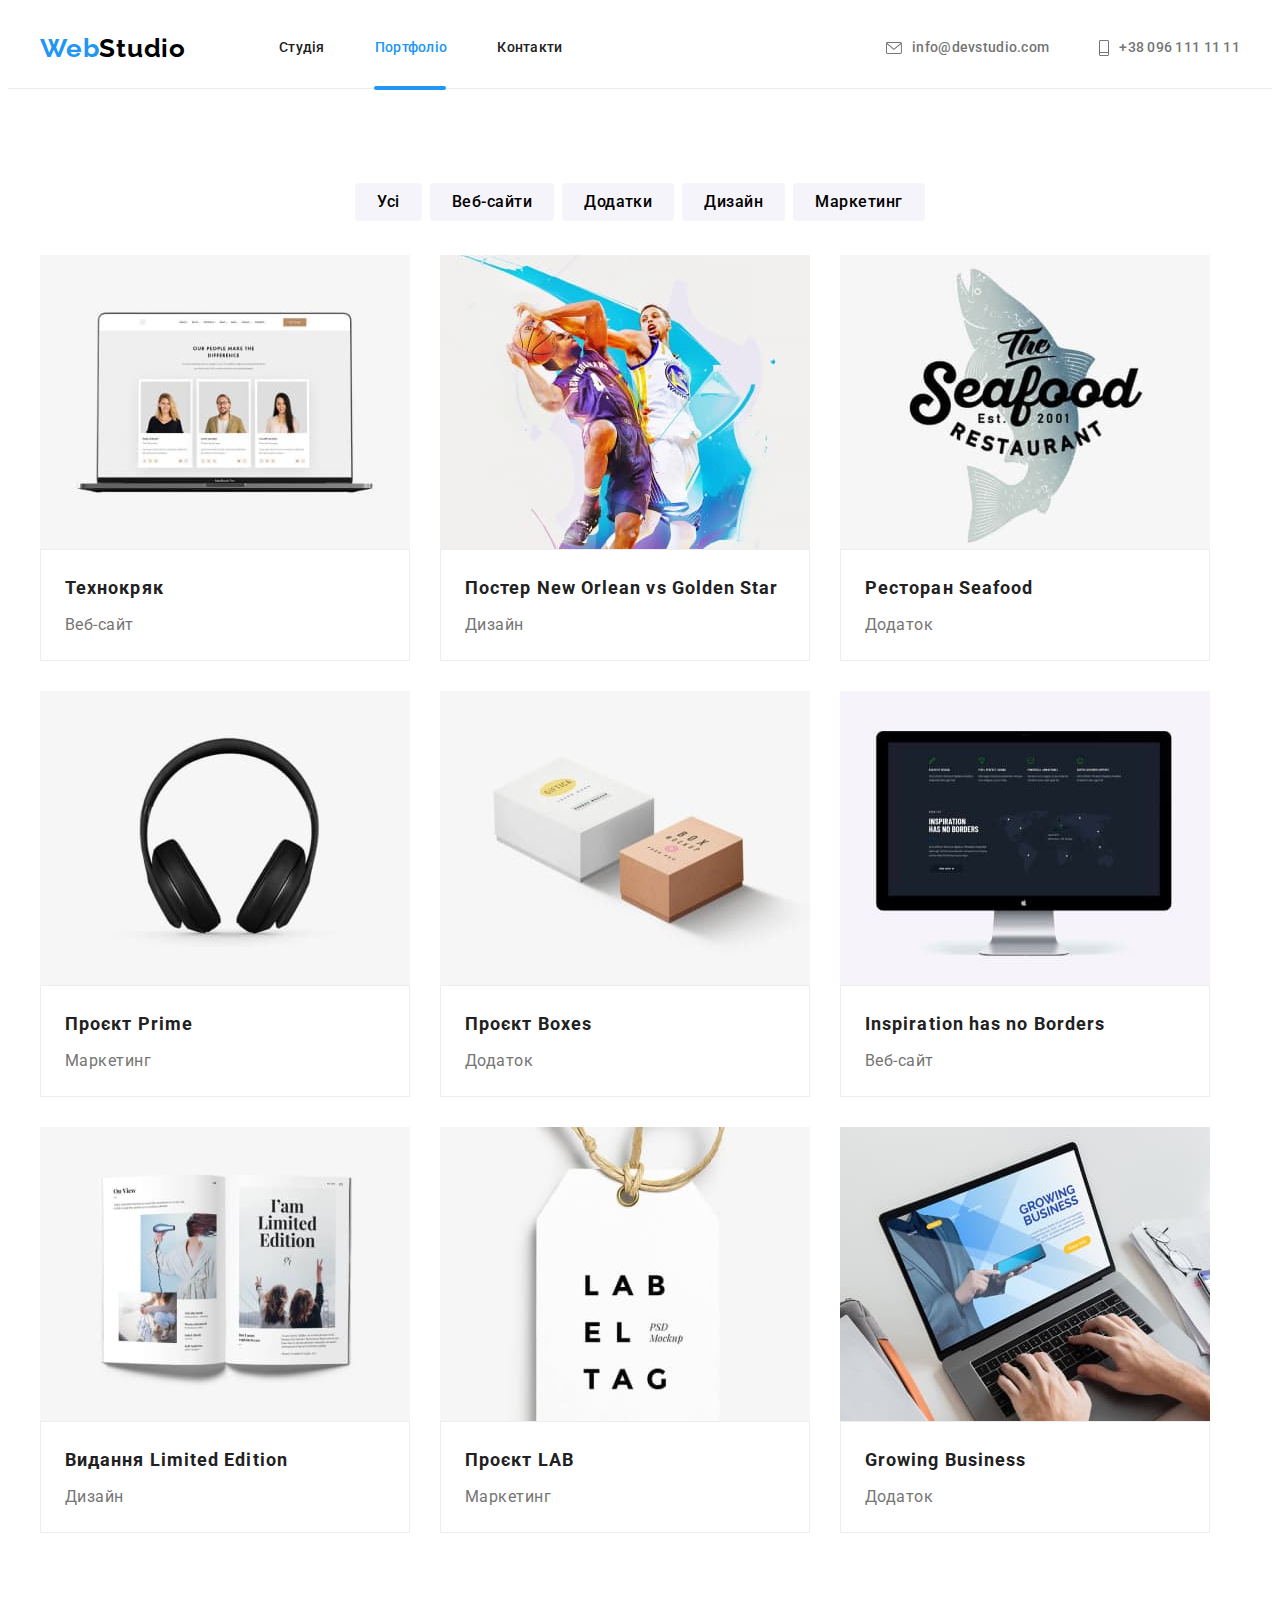
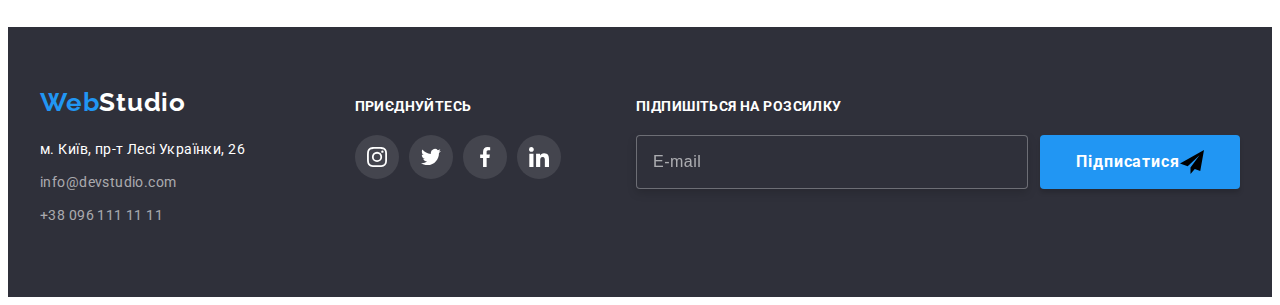
==== commit b7a53d7c: "update" ====
--- a/portfolio.html
+++ b/portfolio.html
@@ -168,10 +168,10 @@
           <div>
             <p class="footer__join">приєднуйтесь</p>
             <ul class="soc">
-              <li class="soc__item"><a class="soc__link--whithe" href=""><svg class="soc__icon--whithe" width="20" height="20"><use href="./images/icons.svg#icon-instagram"></use></svg></a></li>
-              <li class="soc__item"><a class="soc__link--whithe" href=""><svg class="soc__icon--whithe" width="20" height="20"><use href="./images/icons.svg#icon-twitter"></use></svg></a></li>
-              <li class="soc__item"><a class="soc__link--whithe" href=""><svg class="soc__icon--whithe" width="20" height="20"><use href="./images/icons.svg#icon-facebook"></use></svg></a></li>
-              <li class="soc__item"><a class="soc__link--whithe" href=""><svg class="soc__icon--whithe" width="20" height="20"><use href="./images/icons.svg#icon-linkedin"></use></svg></a></li>
+              <li class="soc__item"><a class="soc__link soc__link--whithe" href=""><svg class="soc__icon soc__icon--whithe" width="20" height="20"><use href="./images/icons.svg#icon-instagram"></use></svg></a></li>
+              <li class="soc__item"><a class="soc__link soc__link--whithe" href=""><svg class="soc__icon soc__icon--whithe" width="20" height="20"><use href="./images/icons.svg#icon-twitter"></use></svg></a></li>
+              <li class="soc__item"><a class="soc__link soc__link--whithe" href=""><svg class="soc__icon soc__icon--whithe" width="20" height="20"><use href="./images/icons.svg#icon-facebook"></use></svg></a></li>
+              <li class="soc__item"><a class="soc__link soc__link--whithe" href=""><svg class="soc__icon soc__icon--whithe" width="20" height="20"><use href="./images/icons.svg#icon-linkedin"></use></svg></a></li>
             </ul>
           </div>
         </div>
@@ -179,7 +179,7 @@
          <p class="subscribe__join">Підпишіться на розсилку</p>
          <div class="subscribe__wrapper">
            <input class="subscribe__field" type="email" name="mail" placeholder="E-mail" >
-           <button class="btn subscribe__btn" type="submit">Підписатися <svg class="btn_icon" width="24" height="24"><use href="./images/icons.svg#icon-send"></use></svg></button>
+           <button class="btn subscribe__btn" type="submit">Підписатися <svg class="btn__icon" width="24" height="24"><use href="./images/icons.svg#icon-send"></use></svg></button>
          </div>
         </form>
       </div>
--- a/css/main.min.css
+++ b/css/main.min.css
@@ -1 +1 @@
-@-webkit-keyframes currentBorder{0%{transform:scaleX(0)}100%{transform:scaleX(1)}}@keyframes currentBorder{0%{transform:scaleX(0)}100%{transform:scaleX(1)}}h1,h2,h3,h4,h5,h5,p{margin:0;padding:0}ul,ol{margin:0;padding-left:0;list-style:none}a{text-decoration:none}address{font-style:normal}button{cursor:pointer}img{display:block;max-width:100%;height:auto}body{font-family:"Roboto",sans-serif;font-size:14px}.customers__title,.team__title,.services__title{font-weight:700;font-size:36px;line-height:1.17;text-align:center;letter-spacing:.03em}.visually-hidden{position:absolute;width:1px;height:1px;margin:-1px;border:0;padding:0;white-space:nowrap;-webkit-clip-path:inset(100%);clip-path:inset(100%);clip:rect(0 0 0 0);overflow:hidden}.container{width:1200px;padding-left:15px;padding-right:15px;margin:0 auto}.section{padding-top:94px;padding-bottom:94px}.backdrop{position:fixed;top:0;left:0;width:100%;height:100%;opacity:1;background-color:rgba(0,0,0,.2);transition:opacity 250ms cubic-bezier(0.4, 0, 0.2, 1),visibility 250ms cubic-bezier(0.4, 0, 0.2, 1)}.backdrop.is-hidden{opacity:0;visibility:hidden;pointer-events:none}.modal{position:absolute;top:50%;left:50%;transform:translate(-50%, -50%);min-width:528px;min-height:581px;border-radius:4px;box-shadow:0px 1px 3px rgba(0,0,0,.12),0px 1px 1px rgba(0,0,0,.14),0px 2px 1px rgba(0,0,0,.2);background-color:#fff;transform:translate(-50%, -50%) scale(1);transition:transform 250ms cubic-bezier(0.4, 0, 0.2, 1)}.backdrop.is-hidden .modal{transform:translate(-50%, -50%) scale(0)}.btn-modal-close{position:absolute;top:8px;right:8px;border-radius:50%;width:30px;height:30px;display:flex;justify-content:center;align-items:center;border:1px solid rgba(0,0,0,.1);background-color:#fff;transition:fill 250ms cubic-bezier(0.4, 0, 0.2, 1)}.btn-modal-close:hover,.btn-modal-close:focus{fill:#2196f3}.your-data-form{padding:40px}.title-form{margin-bottom:12px;font-weight:700;font-size:20px;line-height:1.15;text-align:center;letter-spacing:.03em;color:#212121}.form-field{position:relative;display:flex;flex-direction:column;margin-bottom:10px}.form-field label{margin-bottom:4px;font-weight:400;font-size:12px;line-height:1.17;letter-spacing:.01em;color:#757575}.form-field input{width:100%;margin:0;padding:12px 42px;border:1px solid rgba(33,33,33,.2);border-radius:4px;outline:rgba(0,0,0,0);transition:border-color 250ms cubic-bezier(0.4, 0, 0.2, 1)}.form-field:focus-within,.form-field input:focus{fill:#2196f3;border-color:#2196f3}.icon-form{position:absolute;top:50%;left:15px;transition:fill 250ms cubic-bezier(0.4, 0, 0.2, 1)}.form-comment{display:flex;flex-direction:column;margin-bottom:20px}.form-comment label{margin-bottom:4px;font-weight:400;font-size:12px;line-height:1.17;letter-spacing:.01em;color:#757575}.form-comment textarea{width:100%;resize:none;padding:12px 16px;height:138px;border:1px solid rgba(33,33,33,.2);border-radius:4px;outline:rgba(0,0,0,0);transition:border-color var(--transition-time) var(--transition-function)}.form-comment textarea:focus{border-color:#2196f3}.form-comment textarea::-moz-placeholder{font-weight:400;font-size:12px;line-height:1.17;letter-spacing:.01em;color:rgba(117,117,117,.5)}.form-comment textarea:-ms-input-placeholder{font-weight:400;font-size:12px;line-height:1.17;letter-spacing:.01em;color:rgba(117,117,117,.5)}.form-comment textarea::placeholder{font-weight:400;font-size:12px;line-height:1.17;letter-spacing:.01em;color:rgba(117,117,117,.5)}.form-contract-condition{margin-bottom:30px;text-align:center}.form-contract-condition>.checkbox{-webkit-appearance:none;-moz-appearance:none;appearance:none;position:absolute}.border-icon{position:relative;top:2px;left:0;display:inline-flex;align-items:center;margin-right:7px;width:16px;height:15px;border:1px solid #212121;border-radius:2px;transition:background-color 250ms cubic-bezier(0.4, 0, 0.2, 1),border-color 250ms cubic-bezier(0.4, 0, 0.2, 1)}.checkbox:checked+label .border-icon{background-color:#2196f3;border-color:#2196f3}.checkbox:checked:focus+label .border-icon{outline:rgba(0,0,0,0)}.checkbox:focus+label .border-icon{outline:1px solid #212121}.icon-check{opacity:0;transition:opacity 250ms cubic-bezier(0.4, 0, 0.2, 1)}.checkbox:checked+label .icon-check{opacity:1}.contract{text-decoration:underline;color:#2196f3}.btn-submit-form{display:block;padding-top:10px;padding-bottom:10px;min-width:200px;margin:0 auto;border-radius:4px;border-color:rgba(0,0,0,0);font-family:inherit;font-weight:700;font-size:16px;line-height:1.88;letter-spacing:.06em;color:#fff;background-color:#2196f3;box-shadow:0px 4px 4px rgba(0,0,0,.15);transition:background-color 250ms cubic-bezier(0.4, 0, 0.2, 1),filter 250ms cubic-bezier(0.4, 0, 0.2, 1)}.btn-submit-form:hover,.btn-submit-form:focus{background-color:#188ce8;filter:drop-shadow(0px 4px 4px rgba(0, 0, 0, 0.25))}.header{background:#fff;border-bottom:1px solid #ececec}.header__container{display:flex;align-items:center}.navigation{display:flex;align-items:center}.logo{color:#000;font-family:"Raleway",sans-serif;font-weight:700;font-size:26px;line-height:1.19;letter-spacing:.03em;margin-right:93px}.logo span{color:#2196f3}.menu{display:flex;align-items:center;gap:50px}.menu__link{position:relative;padding-top:32px;padding-bottom:32px;font-weight:500;line-height:1.14;letter-spacing:.02em;color:#212121;display:block;transition:color 250ms cubic-bezier(0.4, 0, 0.2, 1)}.menu__link:hover,.menu__link:focus{color:#2196f3}.contact{display:flex;align-items:center;margin-left:auto;gap:50px}.contact__mail,.contact__tel{display:flex;align-items:center;font-weight:500;line-height:1.14;letter-spacing:.02em;color:#757575;transition:color 250ms cubic-bezier(0.4, 0, 0.2, 1)}.contact__mail:hover,.contact__mail:focus,.contact__tel:hover,.contact__tel:focus{color:#2196f3;fill:#2196f3}.contact__icon{margin-right:10px;fill:currentColor;transition:fill 250ms cubic-bezier(0.4, 0, 0.2, 1)}.current{color:#2196f3}.current::after{content:"";position:absolute;left:0;bottom:-1px;display:block;width:100%;height:4px;margin:-1px;background-color:#2196f3;border-radius:2px;-webkit-animation:currentBorder 250ms cubic-bezier(0.4, 0, 0.2, 1);animation:currentBorder 250ms cubic-bezier(0.4, 0, 0.2, 1)}.hero{height:600px;max-width:1600px;background-image:linear-gradient(rgba(47, 48, 58, 0.4), rgba(47, 48, 58, 0.4)),url("../images/hero.jpg");background-color:#2f303a}.hero__content{padding:200px 0px}.hero__title{max-width:650px;margin:0 auto;margin-bottom:30px;font-weight:900;font-size:44px;line-height:1.36;text-align:center;letter-spacing:.06em;text-transform:uppercase;color:#fff}.hero__btn{display:block;padding-top:10px;padding-bottom:10px;min-width:216px;margin:0 auto;border-radius:4px;border-color:rgba(0,0,0,0);font-family:inherit;font-weight:700;font-size:16px;line-height:1.88;letter-spacing:.06em;color:#fff;background-color:#2196f3;box-shadow:0px 4px 4px rgba(0,0,0,.15);transition:background-color 250ms cubic-bezier(0.4, 0, 0.2, 1)}.hero__btn:hover,.hero__btn:focus{background-color:#188ce8}.features__wrapper{width:270px;height:120px;margin-bottom:30px;display:flex;justify-content:center;align-items:center;background-color:#f5f4fa;border-radius:4px}.features__list{display:flex;gap:30px}.features__title{margin-bottom:10px;font-size:14px;font-weight:700;line-height:1.14;letter-spacing:.03em;text-transform:uppercase;color:#212121}.features__text{width:270px;line-height:1.71;letter-spacing:.03em;color:#757575}.services{padding-bottom:94px;background:#fff}.services__title{margin-bottom:50px;color:#212121}.services__list{display:flex;gap:30px}.services__item{width:calc((100% - 60px)/3)}.services__wrapper{position:relative}.services__text{position:absolute;bottom:0;left:0;padding:27px 0;width:100%;font-weight:700;font-size:14px;line-height:1.14;text-align:center;letter-spacing:.03em;text-transform:uppercase;color:#fff;background-color:rgba(47,48,58,.8)}.team{background:#f5f4fa}.team__title{margin-bottom:50px;color:#212121}.team__list{display:flex;gap:30px}.team__item{text-align:center;box-shadow:0px 1px 3px rgba(0,0,0,.12),0px 1px 1px rgba(0,0,0,.14),0px 2px 1px rgba(0,0,0,.2);border-radius:0px 0px 4px 4px;background:#fff}.team__description{padding:30px}.team__name{margin-bottom:10px;font-weight:500;font-size:16px;line-height:1.19;letter-spacing:.03em;color:#212121}.team__position{margin-bottom:16px;font-size:16px;line-height:1.19;letter-spacing:.03em;color:#757575}.soc{display:flex;justify-content:center;align-items:center;gap:10px}.soc__item{width:44px;height:44px}.soc__link{width:100%;height:100%;display:flex;justify-content:center;align-items:center;border-radius:50%;color:#afb1b8;transition:background-color 250ms cubic-bezier(0.4, 0, 0.2, 1),color 250ms cubic-bezier(0.4, 0, 0.2, 1)}.soc__link:hover,.soc__link:focus{background-color:#2196f3;color:#fff}.soc__icon{fill:currentColor}.customers__title{margin-bottom:50px;color:#212121}.customers__list{display:flex;gap:30px}.customers__item{width:calc((100% - 150px)/6);height:92px}.coustomers__link{width:100%;height:100%;display:flex;justify-content:center;align-items:center;border:1px solid #afb1b8;border-radius:4px;color:#afb1b8;transition:border-color 250ms cubic-bezier(0.4, 0, 0.2, 1),color 250ms cubic-bezier(0.4, 0, 0.2, 1)}.coustomers__link:hover,.coustomers__link:focus{border-color:#2196f3;color:#2196f3}.coustomers__icon{fill:currentColor}.filter{background:#fff}.filter-list{display:flex;justify-content:center;gap:8px;margin-bottom:34px}.filter-btn{display:block;margin:0 auto;padding:6px 22px;border-style:none;border-radius:4px;font-family:inherit;font-weight:500;font-size:16px;line-height:1.62;letter-spacing:.03em;color:var(--title-text-color);background:#f5f4fa;transition:color 250ms cubic-bezier(0.4, 0, 0.2, 1),background-color 250ms cubic-bezier(0.4, 0, 0.2, 1),box-shadow 250ms cubic-bezier(0.4, 0, 0.2, 1)}.filter-btn:hover,.filter-btn:focus{color:#fff;background:#2196f3;box-shadow:0px 3px 1px rgba(0,0,0,.1),0px 1px 2px rgba(0,0,0,.08),0px 2px 2px rgba(0,0,0,.12)}.project-list{display:flex;flex-wrap:wrap;gap:30px}.project-link{display:block;transition:box-shadow 250ms cubic-bezier(0.4, 0, 0.2, 1)}.project-link:hover,.project-link:focus{box-shadow:0px 1px 1px rgba(0,0,0,.12),0px 4px 4px rgba(0,0,0,.06),1px 4px 6px rgba(0,0,0,.16);display:block}.project-thumb{position:relative;overflow:hidden}.project-animation-text{position:absolute;top:0;left:0;padding:63px 24px;height:100%;font-weight:400;font-size:18px;line-height:1.56;letter-spacing:.03em;color:#fff;background-color:rgba(33,150,243,.9);transform:translateY(100%);transition:transform 250ms cubic-bezier(0.4, 0, 0.2, 1)}.project-link:hover .project-animation-text,.project-link:focus .project-animation-text{transform:translateY(0)}.description{padding:20px 24px;border:1px solid #eee}.project-title{margin-bottom:4px;font-weight:700;font-size:18px;line-height:2;letter-spacing:.06em;color:#212121}.project-text{font-weight:400;font-size:16px;line-height:1.88;letter-spacing:.03em;color:#757575}.footer{padding:60px 0;background-color:#2f303a}.footer__container{display:flex;justify-content:space-between;align-items:baseline}.footer__logo{font-family:"Raleway",sans-serif;font-weight:700;font-size:26px;line-height:1.19;letter-spacing:.03em;color:#fff;display:block;margin-bottom:20px}.footer__logo span{color:#2196f3}.footer__location{margin-bottom:9px;line-height:1.71;font-style:normal;letter-spacing:.03em;color:#fff}.footer__item{margin-bottom:9px}.footer__mail,.footer__tel{font-style:normal;line-height:1.71;letter-spacing:.03em;color:rgba(255,255,255,.6);transition:color 250ms cubic-bezier(0.4, 0, 0.2, 1)}.footer__mail:hover,.footer__mail:focus,.footer__tel:hover,.footer__tel:focus{color:#2196f3}.footer__join{margin-bottom:20px;font-weight:700;line-height:1.14;letter-spacing:.03em;text-transform:uppercase;color:#fff}.soc__link--whithe{width:100%;height:100%;border-radius:50%;display:flex;justify-content:center;align-items:center;background-color:rgba(255,255,255,.1);transition:background-color 250ms cubic-bezier(0.4, 0, 0.2, 1)}.soc__link--whithe:hover,.soc__link--whithe:focus{background:#2196f3}.soc__icon--whithe{fill:#fff}.subscribe__wrapper{display:flex}.subscribe__field{width:358px;margin-right:12px;padding:15px 16px;color:#fff;background-color:#2f303a;outline:rgba(0,0,0,0);border:1px solid rgba(255,255,255,.3);filter:drop-shadow(0px 4px 4px rgba(0, 0, 0, 0.15));border-radius:4px}.subscribe__field::-moz-placeholder{font-weight:16px;font-size:16px;line-height:1.25;letter-spacing:.03em;color:rgba(255,255,255,.6)}.subscribe__field:-ms-input-placeholder{font-weight:16px;font-size:16px;line-height:1.25;letter-spacing:.03em;color:rgba(255,255,255,.6)}.subscribe__field::placeholder{font-weight:16px;font-size:16px;line-height:1.25;letter-spacing:.03em;color:rgba(255,255,255,.6)}.subscribe__join{margin-bottom:20px;font-weight:700;line-height:1.14;letter-spacing:.03em;text-transform:uppercase;color:#fff}.subscribe__btn{display:flex;justify-content:center;align-items:center;padding-top:10px;padding-bottom:10px;min-width:200px;border-radius:4px;border-color:rgba(0,0,0,0);font-family:inherit;font-weight:700;font-size:16px;line-height:1.88;letter-spacing:.06em;color:#fff;background-color:#2196f3;box-shadow:0px 4px 4px rgba(0,0,0,.15)}.btn_icon{margin-left:10px;fill:#fff}/*# sourceMappingURL=main.min.css.map */+@-webkit-keyframes currentBorder{0%{transform:scaleX(0)}100%{transform:scaleX(1)}}@keyframes currentBorder{0%{transform:scaleX(0)}100%{transform:scaleX(1)}}h1,h2,h3,h4,h5,h5,p{margin:0;padding:0}ul,ol{margin:0;padding-left:0;list-style:none}a{text-decoration:none}address{font-style:normal}button{cursor:pointer}img{display:block;max-width:100%;height:auto}body{font-family:"Roboto",sans-serif;font-size:14px}.customers__title,.team__title,.services__title{font-weight:700;font-size:36px;line-height:1.17;text-align:center;letter-spacing:.03em}.visually-hidden{position:absolute;width:1px;height:1px;margin:-1px;border:0;padding:0;white-space:nowrap;-webkit-clip-path:inset(100%);clip-path:inset(100%);clip:rect(0 0 0 0);overflow:hidden}.container{width:1200px;padding-left:15px;padding-right:15px;margin:0 auto}.section{padding-top:94px;padding-bottom:94px}.backdrop{position:fixed;top:0;left:0;width:100%;height:100%;opacity:1;background-color:rgba(0,0,0,.2);transition:opacity 250ms cubic-bezier(0.4, 0, 0.2, 1),visibility 250ms cubic-bezier(0.4, 0, 0.2, 1)}.backdrop.is-hidden{opacity:0;visibility:hidden;pointer-events:none}.modal{position:absolute;top:50%;left:50%;transform:translate(-50%, -50%);min-width:528px;min-height:581px;border-radius:4px;box-shadow:0px 1px 3px rgba(0,0,0,.12),0px 1px 1px rgba(0,0,0,.14),0px 2px 1px rgba(0,0,0,.2);background-color:#fff;transform:translate(-50%, -50%) scale(1);transition:transform 250ms cubic-bezier(0.4, 0, 0.2, 1)}.backdrop.is-hidden .modal{transform:translate(-50%, -50%) scale(0)}.btn-modal-close{position:absolute;top:8px;right:8px;border-radius:50%;width:30px;height:30px;display:flex;justify-content:center;align-items:center;border:1px solid rgba(0,0,0,.1);background-color:#fff;transition:fill 250ms cubic-bezier(0.4, 0, 0.2, 1)}.btn-modal-close:hover,.btn-modal-close:focus{fill:#2196f3}.your-data-form{padding:40px}.title-form{margin-bottom:12px;font-weight:700;font-size:20px;line-height:1.15;text-align:center;letter-spacing:.03em;color:#212121}.form-field{position:relative;display:flex;flex-direction:column;margin-bottom:10px}.form-field label{margin-bottom:4px;font-weight:400;font-size:12px;line-height:1.17;letter-spacing:.01em;color:#757575}.form-field input{width:100%;margin:0;padding:12px 42px;border:1px solid rgba(33,33,33,.2);border-radius:4px;outline:rgba(0,0,0,0);transition:border-color 250ms cubic-bezier(0.4, 0, 0.2, 1)}.form-field:focus-within,.form-field input:focus{fill:#2196f3;border-color:#2196f3}.icon-form{position:absolute;top:50%;left:15px;transition:fill 250ms cubic-bezier(0.4, 0, 0.2, 1)}.form-comment{display:flex;flex-direction:column;margin-bottom:20px}.form-comment label{margin-bottom:4px;font-weight:400;font-size:12px;line-height:1.17;letter-spacing:.01em;color:#757575}.form-comment textarea{width:100%;resize:none;padding:12px 16px;height:138px;border:1px solid rgba(33,33,33,.2);border-radius:4px;outline:rgba(0,0,0,0);transition:border-color var(--transition-time) var(--transition-function)}.form-comment textarea:focus{border-color:#2196f3}.form-comment textarea::-moz-placeholder{font-weight:400;font-size:12px;line-height:1.17;letter-spacing:.01em;color:rgba(117,117,117,.5)}.form-comment textarea:-ms-input-placeholder{font-weight:400;font-size:12px;line-height:1.17;letter-spacing:.01em;color:rgba(117,117,117,.5)}.form-comment textarea::placeholder{font-weight:400;font-size:12px;line-height:1.17;letter-spacing:.01em;color:rgba(117,117,117,.5)}.form-contract-condition{margin-bottom:30px;text-align:center}.form-contract-condition>.checkbox{-webkit-appearance:none;-moz-appearance:none;appearance:none;position:absolute}.border-icon{position:relative;top:2px;left:0;display:inline-flex;align-items:center;margin-right:7px;width:16px;height:15px;border:1px solid #212121;border-radius:2px;transition:background-color 250ms cubic-bezier(0.4, 0, 0.2, 1),border-color 250ms cubic-bezier(0.4, 0, 0.2, 1)}.checkbox:checked+label .border-icon{background-color:#2196f3;border-color:#2196f3}.checkbox:checked:focus+label .border-icon{outline:rgba(0,0,0,0)}.checkbox:focus+label .border-icon{outline:1px solid #212121}.icon-check{opacity:0;transition:opacity 250ms cubic-bezier(0.4, 0, 0.2, 1)}.checkbox:checked+label .icon-check{opacity:1}.contract{text-decoration:underline;color:#2196f3}.btn-submit-form{display:block;padding-top:10px;padding-bottom:10px;min-width:200px;margin:0 auto;border-radius:4px;border-color:rgba(0,0,0,0);font-family:inherit;font-weight:700;font-size:16px;line-height:1.88;letter-spacing:.06em;color:#fff;background-color:#2196f3;box-shadow:0px 4px 4px rgba(0,0,0,.15);transition:background-color 250ms cubic-bezier(0.4, 0, 0.2, 1),filter 250ms cubic-bezier(0.4, 0, 0.2, 1)}.btn-submit-form:hover,.btn-submit-form:focus{background-color:#188ce8;filter:drop-shadow(0px 4px 4px rgba(0, 0, 0, 0.25))}.header{background:#fff;border-bottom:1px solid #ececec}.header__container{display:flex;align-items:center}.navigation{display:flex;align-items:center}.logo{color:#000;font-family:"Raleway",sans-serif;font-weight:700;font-size:26px;line-height:1.19;letter-spacing:.03em;margin-right:93px}.logo span{color:#2196f3}.menu{display:flex;align-items:center;gap:50px}.menu__link{position:relative;padding-top:32px;padding-bottom:32px;font-weight:500;line-height:1.14;letter-spacing:.02em;color:#212121;display:block;transition:color 250ms cubic-bezier(0.4, 0, 0.2, 1)}.menu__link:hover,.menu__link:focus{color:#2196f3}.contact{display:flex;align-items:center;margin-left:auto;gap:50px}.contact__mail,.contact__tel{display:flex;align-items:center;font-weight:500;line-height:1.14;letter-spacing:.02em;color:#757575;transition:color 250ms cubic-bezier(0.4, 0, 0.2, 1)}.contact__mail:hover,.contact__mail:focus,.contact__tel:hover,.contact__tel:focus{color:#2196f3;fill:#2196f3}.contact__icon{margin-right:10px;fill:currentColor;transition:fill 250ms cubic-bezier(0.4, 0, 0.2, 1)}.current{color:#2196f3}.current::after{content:"";position:absolute;left:0;bottom:-1px;display:block;width:100%;height:4px;margin:-1px;background-color:#2196f3;border-radius:2px;-webkit-animation:currentBorder 250ms cubic-bezier(0.4, 0, 0.2, 1);animation:currentBorder 250ms cubic-bezier(0.4, 0, 0.2, 1)}.hero{height:600px;max-width:1600px;background-image:linear-gradient(rgba(47, 48, 58, 0.4), rgba(47, 48, 58, 0.4)),url("../images/hero.jpg");background-color:#2f303a}.hero__content{padding:200px 0px}.hero__title{max-width:650px;margin:0 auto;margin-bottom:30px;font-weight:900;font-size:44px;line-height:1.36;text-align:center;letter-spacing:.06em;text-transform:uppercase;color:#fff}.hero__btn{display:block;padding-top:10px;padding-bottom:10px;min-width:216px;margin:0 auto;border-radius:4px;border-color:rgba(0,0,0,0);font-family:inherit;font-weight:700;font-size:16px;line-height:1.88;letter-spacing:.06em;color:#fff;background-color:#2196f3;box-shadow:0px 4px 4px rgba(0,0,0,.15);transition:background-color 250ms cubic-bezier(0.4, 0, 0.2, 1)}.hero__btn:hover,.hero__btn:focus{background-color:#188ce8}.features__wrapper{width:270px;height:120px;margin-bottom:30px;display:flex;justify-content:center;align-items:center;background-color:#f5f4fa;border-radius:4px}.features__list{display:flex;gap:30px}.features__title{margin-bottom:10px;font-size:14px;font-weight:700;line-height:1.14;letter-spacing:.03em;text-transform:uppercase;color:#212121}.features__text{width:270px;line-height:1.71;letter-spacing:.03em;color:#757575}.services{padding-bottom:94px;background:#fff}.services__title{margin-bottom:50px;color:#212121}.services__list{display:flex;gap:30px}.services__item{width:calc((100% - 60px)/3)}.services__wrapper{position:relative}.services__text{position:absolute;bottom:0;left:0;padding:27px 0;width:100%;font-weight:700;font-size:14px;line-height:1.14;text-align:center;letter-spacing:.03em;text-transform:uppercase;color:#fff;background-color:rgba(47,48,58,.8)}.team{background:#f5f4fa}.team__title{margin-bottom:50px;color:#212121}.team__list{display:flex;gap:30px}.team__item{text-align:center;box-shadow:0px 1px 3px rgba(0,0,0,.12),0px 1px 1px rgba(0,0,0,.14),0px 2px 1px rgba(0,0,0,.2);border-radius:0px 0px 4px 4px;background:#fff}.team__description{padding:30px}.team__name{margin-bottom:10px;font-weight:500;font-size:16px;line-height:1.19;letter-spacing:.03em;color:#212121}.team__position{margin-bottom:16px;font-size:16px;line-height:1.19;letter-spacing:.03em;color:#757575}.soc{display:flex;justify-content:center;align-items:center;gap:10px}.soc__item{width:44px;height:44px}.soc__link{width:100%;height:100%;display:flex;justify-content:center;align-items:center;border-radius:50%;color:#afb1b8;transition:background-color 250ms cubic-bezier(0.4, 0, 0.2, 1),color 250ms cubic-bezier(0.4, 0, 0.2, 1)}.soc__link:hover,.soc__link:focus{background-color:#2196f3;color:#fff}.soc__icon{fill:currentColor}.customers__title{margin-bottom:50px;color:#212121}.customers__list{display:flex;gap:30px}.customers__item{width:calc((100% - 150px)/6);height:92px}.customers__link{width:100%;height:100%;display:flex;justify-content:center;align-items:center;border:1px solid #afb1b8;border-radius:4px;color:#afb1b8;transition:border-color 250ms cubic-bezier(0.4, 0, 0.2, 1),color 250ms cubic-bezier(0.4, 0, 0.2, 1)}.customers__link:hover,.customers__link:focus{border-color:#2196f3;color:#2196f3}.customers__icon{fill:currentColor}.filter{background:#fff}.filter-list{display:flex;justify-content:center;gap:8px;margin-bottom:34px}.filter-btn{display:block;margin:0 auto;padding:6px 22px;border-style:none;border-radius:4px;font-family:inherit;font-weight:500;font-size:16px;line-height:1.62;letter-spacing:.03em;color:var(--title-text-color);background:#f5f4fa;transition:color 250ms cubic-bezier(0.4, 0, 0.2, 1),background-color 250ms cubic-bezier(0.4, 0, 0.2, 1),box-shadow 250ms cubic-bezier(0.4, 0, 0.2, 1)}.filter-btn:hover,.filter-btn:focus{color:#fff;background:#2196f3;box-shadow:0px 3px 1px rgba(0,0,0,.1),0px 1px 2px rgba(0,0,0,.08),0px 2px 2px rgba(0,0,0,.12)}.project-list{display:flex;flex-wrap:wrap;gap:30px}.project-link{display:block;transition:box-shadow 250ms cubic-bezier(0.4, 0, 0.2, 1)}.project-link:hover,.project-link:focus{box-shadow:0px 1px 1px rgba(0,0,0,.12),0px 4px 4px rgba(0,0,0,.06),1px 4px 6px rgba(0,0,0,.16);display:block}.project-thumb{position:relative;overflow:hidden}.project-animation-text{position:absolute;top:0;left:0;padding:63px 24px;height:100%;font-weight:400;font-size:18px;line-height:1.56;letter-spacing:.03em;color:#fff;background-color:rgba(33,150,243,.9);transform:translateY(100%);transition:transform 250ms cubic-bezier(0.4, 0, 0.2, 1)}.project-link:hover .project-animation-text,.project-link:focus .project-animation-text{transform:translateY(0)}.description{padding:20px 24px;border:1px solid #eee}.project-title{margin-bottom:4px;font-weight:700;font-size:18px;line-height:2;letter-spacing:.06em;color:#212121}.project-text{font-weight:400;font-size:16px;line-height:1.88;letter-spacing:.03em;color:#757575}.footer{padding:60px 0;background-color:#2f303a}.footer__container{display:flex;justify-content:space-between;align-items:baseline}.footer__logo{font-family:"Raleway",sans-serif;font-weight:700;font-size:26px;line-height:1.19;letter-spacing:.03em;color:#fff;display:block;margin-bottom:20px}.footer__logo span{color:#2196f3}.footer__location{margin-bottom:9px;line-height:1.71;font-style:normal;letter-spacing:.03em;color:#fff}.footer__item{margin-bottom:9px}.footer__mail,.footer__tel{font-style:normal;line-height:1.71;letter-spacing:.03em;color:rgba(255,255,255,.6);transition:color 250ms cubic-bezier(0.4, 0, 0.2, 1)}.footer__mail:hover,.footer__mail:focus,.footer__tel:hover,.footer__tel:focus{color:#2196f3}.footer__join{margin-bottom:20px;font-weight:700;line-height:1.14;letter-spacing:.03em;text-transform:uppercase;color:#fff}.soc__link--whithe{width:100%;height:100%;border-radius:50%;display:flex;justify-content:center;align-items:center;background-color:rgba(255,255,255,.1);transition:background-color 250ms cubic-bezier(0.4, 0, 0.2, 1)}.soc__link--whithe:hover,.soc__link--whithe:focus{background:#2196f3}.soc__icon--whithe{fill:#fff}.subscribe__wrapper{display:flex}.subscribe__field{width:358px;margin-right:12px;padding:15px 16px;color:#fff;background-color:#2f303a;outline:rgba(0,0,0,0);border:1px solid rgba(255,255,255,.3);filter:drop-shadow(0px 4px 4px rgba(0, 0, 0, 0.15));border-radius:4px}.subscribe__field::-moz-placeholder{font-weight:16px;font-size:16px;line-height:1.25;letter-spacing:.03em;color:rgba(255,255,255,.6)}.subscribe__field:-ms-input-placeholder{font-weight:16px;font-size:16px;line-height:1.25;letter-spacing:.03em;color:rgba(255,255,255,.6)}.subscribe__field::placeholder{font-weight:16px;font-size:16px;line-height:1.25;letter-spacing:.03em;color:rgba(255,255,255,.6)}.subscribe__join{margin-bottom:20px;font-weight:700;line-height:1.14;letter-spacing:.03em;text-transform:uppercase;color:#fff}.subscribe__btn{display:flex;justify-content:center;align-items:center;padding-top:10px;padding-bottom:10px;min-width:200px;border-radius:4px;border-color:rgba(0,0,0,0);font-family:inherit;font-weight:700;font-size:16px;line-height:1.88;letter-spacing:.06em;color:#fff;background-color:#2196f3;box-shadow:0px 4px 4px rgba(0,0,0,.15)}.btn_icon{margin-left:10px;fill:#fff}/*# sourceMappingURL=main.min.css.map */